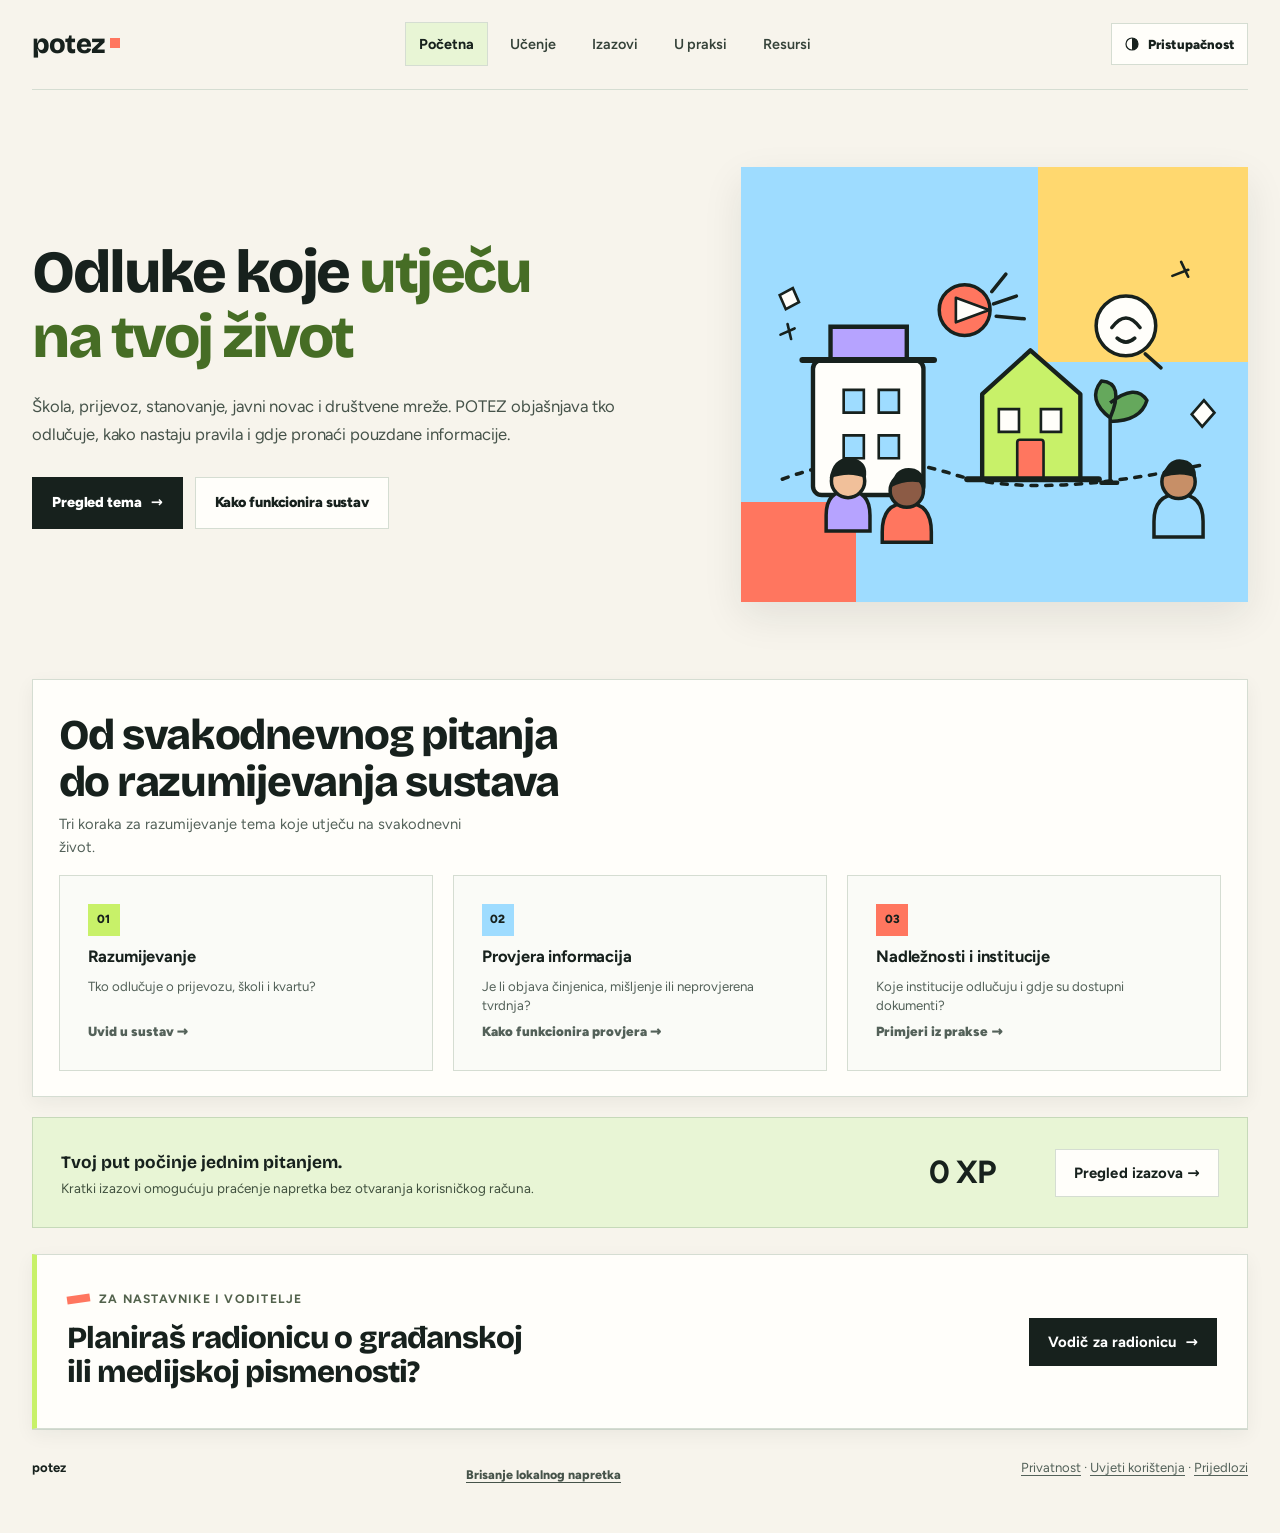
==== index.html @ 851ba4b7 "Improve learning section discovery and navigation" ====
<!DOCTYPE html>
<html lang="hr">
<head>
<meta charset="UTF-8" />
<meta name="viewport" content="width=device-width, initial-scale=1, viewport-fit=cover" />
<meta name="theme-color" content="#f7f4ec" />
<meta name="description" content="POTEZ je besplatna interaktivna platforma građanske i medijske pismenosti. Upoznaje razine odlučivanja i upućuje na pouzdane informacije." />
<meta name="author" content="Roman Šimunović" />
<meta name="keywords" content="građanska pismenost, građanski odgoj, participacija mladih, medijska pismenost, digitalna pismenost, javne politike, građansko sudjelovanje, Hrvatska" />
<meta name="robots" content="index, follow, max-image-preview:large" />
<link rel="canonical" href="https://potez.pages.dev/" />
<meta name="color-scheme" content="light dark" />
<meta property="og:type" content="website" />
<meta property="og:title" content="POTEZ — politika prevedena na tvoj život" />
<meta property="og:description" content="Interaktivni vodiči o školama, prijevozu, javnom novcu, društvenim mrežama i sudjelovanju." />
<meta property="og:url" content="https://potez.pages.dev/" />
<meta property="og:site_name" content="POTEZ" />
<meta property="og:locale" content="hr_HR" />
<meta name="twitter:title" content="POTEZ — građanska pismenost i sudjelovanje" />
<meta name="twitter:description" content="Razumijevanje odluka, provjera informacija i mogućnosti građanskog sudjelovanja." />
<meta name="twitter:image" content="https://potez.pages.dev/og-image.png" />
<meta property="og:image" content="https://potez.pages.dev/og-image.png" />
<meta property="og:image:alt" content="POTEZ — politika prevedena na tvoj život" />
<meta name="twitter:image:alt" content="POTEZ — građanska pismenost i sudjelovanje" />
<meta name="twitter:card" content="summary_large_image" />
<link rel="icon" href="/favicon.svg" type="image/svg+xml" />
<link rel="apple-touch-icon" href="/icons/apple-touch-icon.png" />
<link rel="manifest" href="/manifest.webmanifest" />
<link rel="preload" href="/assets/fonts/figtree-latin-wght-normal.woff2" as="font" type="font/woff2" crossorigin />
<link rel="preload" href="/assets/fonts/figtree-latin-ext-wght-normal.woff2" as="font" type="font/woff2" crossorigin />
<link rel="preload" href="/assets/fonts/bricolage-grotesque-latin-wght-normal.woff2" as="font" type="font/woff2" crossorigin />
<link rel="preload" href="/assets/fonts/bricolage-grotesque-latin-ext-wght-normal.woff2" as="font" type="font/woff2" crossorigin />
<link rel="stylesheet" href="/assets/styles.css" />
<link rel="stylesheet" href="/assets/polish.css" />
<script src="/assets/accessibility.js" defer></script>
<script src="/assets/navigation.js" defer></script>
<script src="/assets/rewards.js" defer></script>
<script src="/assets/budget-data.js" defer></script>
<script src="/assets/learning-data.js" defer></script>
<script src="/assets/app.js" defer></script>
<script src="/assets/learning.js" defer></script>
<script src="/assets/civic.js" defer></script>
<title>POTEZ — građanska pismenost i sudjelovanje mladih</title>

</head>
<body>
<a class="skip-link" href="#top">Prijelaz na glavni sadržaj</a>
<div class="shell">
  <header class="topline">
    <details class="mobile-menu" id="mobileMenu">
      <summary aria-label="Glavni izbornik" aria-controls="mobileMenuPanel" aria-expanded="false">
        <svg class="mobile-menu-trigger-icon" viewBox="0 0 24 24" aria-hidden="true"><path d="M4 7h16M4 12h16M4 17h16"/></svg>
        <span>Izbornik</span>
      </summary>
      <button class="mobile-menu-backdrop" type="button" aria-label="Zatvaranje izbornika"></button>
      <div class="mobile-menu-panel" id="mobileMenuPanel" role="dialog" aria-modal="true" aria-label="Glavni izbornik">
        <div class="mobile-menu-heading">

          
          <button class="mobile-menu-close" type="button" aria-label="Zatvaranje izbornika"><svg viewBox="0 0 24 24" aria-hidden="true"><path d="m6 6 12 12M18 6 6 18"/></svg></button>

        </div>
        <nav class="mobile-menu-links" aria-label="Glavna navigacija na mobitelu">
          <a href="#top" data-app-route="home">
            <svg viewBox="0 0 24 24" aria-hidden="true"><path d="m3 10 9-7 9 7M5 9.5V21h14V9.5M9 21v-7h6v7"/></svg>
            <span><strong>Početna</strong></span>
          </a>
          <a href="#ucenje" data-app-route="learn">
            <svg viewBox="0 0 24 24" aria-hidden="true"><path d="M4 5.5A2.5 2.5 0 0 1 6.5 3H20v17H6.5A2.5 2.5 0 0 0 4 22V5.5ZM4 18.5A2.5 2.5 0 0 1 6.5 16H20M8 7h8M8 11h8"/></svg>
            <span><strong>Učenje</strong></span>
          </a>
          <a href="#igraj" data-app-route="play">
            <svg viewBox="0 0 24 24" aria-hidden="true"><path d="M7 5h10a4 4 0 0 1 4 4v7a3 3 0 0 1-5 2l-2-2h-4l-2 2a3 3 0 0 1-5-2V9a4 4 0 0 1 4-4Z"/><path d="M8 9v5M5.5 11.5h5M16 10h.01M18.5 13h.01"/></svg>
            <span><strong>Izazovi</strong></span>
          </a>
          <a href="#djeluj" data-app-route="act">
            <svg viewBox="0 0 24 24" aria-hidden="true"><path d="M4 4h16v16H4zM8 8h8M8 12h8M8 16h5"/><path d="m16 15 2 2 3-4"/></svg>
            <span><strong>U praksi</strong></span>
          </a>
          <a href="#alati" data-app-route="tools">
            <svg viewBox="0 0 24 24" aria-hidden="true"><path d="M14 6.5a4.5 4.5 0 0 0-5.8 5.8L3 17.5 6.5 21l5.2-5.2A4.5 4.5 0 0 0 17.5 10L14 13.5 10.5 10 14 6.5Z"/><path d="m15 4 5 5"/></svg>
            <span><strong>Resursi</strong></span>
          </a>
        </nav>

      </div>
    </details>
    <a href="#top" class="brand" aria-label="Potez početna">potez<span class="brand-dot"></span></a>
    <nav class="nav" aria-label="Glavna navigacija">
      <a href="#top" data-app-route="home">Početna</a>
      <a href="#ucenje" data-app-route="learn">Učenje</a>
      <a href="#igraj" data-app-route="play">Izazovi</a>
      <a href="#djeluj" data-app-route="act">U praksi</a>
      <a href="#alati" data-app-route="tools">Resursi</a>
    </nav>
    <details class="accessibility-menu" id="accessibilityMenu">
      <summary aria-label="Postavke pristupačnosti"><svg class="accessibility-icon" viewBox="0 0 24 24" aria-hidden="true"><circle cx="12" cy="12" r="9"/><path d="M12 3v18a9 9 0 0 0 0-18Z" fill="currentColor" stroke="none"/></svg> Pristupačnost</summary>
      <div class="accessibility-panel" aria-label="Postavke prikaza">
        <div class="accessibility-panel-heading"><strong>Postavke prikaza</strong></div>
        <section class="accessibility-control" aria-labelledby="themeLabel"><div><strong id="themeLabel">Izgled</strong></div><div class="accessibility-actions"><button type="button" data-theme-choice="light" aria-pressed="true">Svijetli</button><button type="button" data-theme-choice="dark" aria-pressed="false">Tamni</button><button type="button" data-theme-choice="system" aria-pressed="false">Uređaj</button></div></section>
        <section class="accessibility-control" aria-labelledby="fontLabel"><div><strong id="fontLabel">Veličina teksta</strong><span id="fontScaleValue">100 %</span></div><div class="accessibility-actions"><button type="button" data-font-step="-1" aria-label="Smanjenje veličine teksta">A−</button><button type="button" data-font-step="1" aria-label="Povećanje veličine teksta">A+</button></div></section>
        <section class="accessibility-control" aria-labelledby="contrastLabel"><div><strong id="contrastLabel">Visoki kontrast</strong></div><button type="button" class="accessibility-toggle" data-setting="contrast" aria-pressed="false">Isključeno</button></section>
        <section class="accessibility-control" aria-labelledby="motionLabel"><div><strong id="motionLabel">Smanjene animacije</strong></div><button type="button" class="accessibility-toggle" data-setting="motion" aria-pressed="false">Isključeno</button></section>
        <button type="button" class="accessibility-reset" id="resetAccessibility">Vraćanje na početne postavke</button>
      </div>
    </details>
  </header>

  <main id="top" tabindex="-1" class="app-main">
<section class="app-view app-home" data-app-view="home" id="view-home">
<section class="hero">
      <div>

        <h1>Odluke koje <span class="highlight">utječu na tvoj život</span></h1>
        <p class="hero-copy">Škola, prijevoz, stanovanje, javni novac i društvene mreže. POTEZ objašnjava tko odlučuje, kako nastaju pravila i gdje pronaći pouzdane informacije.</p>
        <div class="actions"><a class="btn btn-dark" href="#ucenje">Pregled tema <span aria-hidden="true">→</span></a><a class="btn btn-light" href="#djeluj">Kako funkcionira sustav</a></div>
      </div>
      <div class="hero-art" aria-label="Ilustracija mladih koji zajedno oblikuju svoj grad">

        <svg viewBox="0 0 560 390" role="img" aria-hidden="true">
          <path d="M38 287 Q135 250 232 281 T520 270" fill="none" stroke="#17211d" stroke-width="4" stroke-linecap="round" stroke-dasharray="7 10"/>
          <rect x="73" y="151" width="126" height="154" rx="10" fill="#fffefa" stroke="#17211d" stroke-width="5"/>
          <path d="M93 151 V113 H180 V151" fill="#b6a3ff" stroke="#17211d" stroke-width="5"/>
          <path d="M108 185h23v26h-23zM148 185h23v26h-23zM108 237h23v26h-23zM148 237h23v26h-23z" fill="#9edcff" stroke="#17211d" stroke-width="3"/>
          <path d="M61 151h150" stroke="#17211d" stroke-width="7" stroke-linecap="round"/>
          <path d="M266 287V190l55-50 57 50v97" fill="#c8f169" stroke="#17211d" stroke-width="5" stroke-linejoin="round"/>
          <path d="M285 207h23v26h-23zM333 207h23v26h-23z" fill="#fffefa" stroke="#17211d" stroke-width="3"/>
          <rect x="306" y="242" width="30" height="45" rx="3" fill="#ff765f" stroke="#17211d" stroke-width="3"/>
          <path d="M249 287h150" stroke="#17211d" stroke-width="7" stroke-linecap="round"/>
          <path d="M412 290v-73m0 0q-27-21-10-42 27 2 10 42m0-17q29-23 42-3-7 24-42 24" fill="#65a85c" stroke="#17211d" stroke-width="4" stroke-linejoin="round"/>
          <path d="M420 291h-18" stroke="#17211d" stroke-width="5" stroke-linecap="round"/>
          <circle cx="246" cy="94" r="29" fill="#ff765f" stroke="#17211d" stroke-width="4"/>
          <path d="M236 80l38 14-38 14z" fill="#fffefa" stroke="#17211d" stroke-width="3" stroke-linejoin="round"/>
          <path d="M279 87l26-9m-23 23 32 3m-37-31 16-20" stroke="#17211d" stroke-width="4" stroke-linecap="round"/>
          <circle cx="430" cy="112" r="34" fill="#fffefa" stroke="#17211d" stroke-width="4"/>
          <path d="M414 114q16-22 32 0m-26 12q10 9 20 0" fill="none" stroke="#17211d" stroke-width="4" stroke-linecap="round"/>
          <path d="M452 144l18 16" stroke="#17211d" stroke-width="4" stroke-linecap="round"/>
          <path d="M88 328q0-28 25-28t25 28v18H88z" fill="#b6a3ff" stroke="#17211d" stroke-width="4"/>
          <circle cx="113" cy="289" r="19" fill="#f1c09a" stroke="#17211d" stroke-width="4"/>
          <path d="M92 286q4-27 28-23 17 5 13 23-18-8-41 0" fill="#17211d"/>
          <path d="M152 347q0-33 28-33t28 33v12h-56z" fill="#ff765f" stroke="#17211d" stroke-width="4"/>
          <circle cx="180" cy="300" r="19" fill="#8c5b45" stroke="#17211d" stroke-width="4"/>
          <path d="M162 296q4-26 27-21 10 3 12 17-19-6-39 4" fill="#17211d"/>
          <path d="M462 335q0-31 28-31t28 31v18h-56z" fill="#9edcff" stroke="#17211d" stroke-width="4"/>
          <circle cx="490" cy="290" r="19" fill="#c78f67" stroke="#17211d" stroke-width="4"/>
          <path d="M471 285q8-27 29-19 11 5 10 20-15-8-39-1" fill="#17211d"/>
          <path d="M35 77l15-8 7 16-15 8zM505 213l14-16 12 14-14 16z" fill="#fffefa" stroke="#17211d" stroke-width="3"/>
          <path d="M44 110l4 17m-12-5 16-7m441-76 8 17m-18-1 18-7" stroke="#17211d" stroke-width="3" stroke-linecap="round"/>
        </svg>

      </div>
    </section>

    <section class="home-guide" aria-labelledby="homeGuideTitle">
      <div class="home-guide-heading">

        <h2 id="homeGuideTitle">Od svakodnevnog pitanja do razumijevanja sustava</h2>
        <p>Tri koraka za razumijevanje tema koje utječu na svakodnevni život.</p>
      </div>
      <div class="home-step-grid">
        <a class="home-step-card" href="#ucenje"><span class="home-step-icon" aria-hidden="true">01</span><strong>Razumijevanje</strong><span>Tko odlučuje o prijevozu, školi i kvartu?</span><span class="home-step-link">Uvid u sustav →</span></a>
        <a class="home-step-card" href="#ucenje"><span class="home-step-icon" aria-hidden="true">02</span><strong>Provjera informacija</strong><span>Je li objava činjenica, mišljenje ili neprovjerena tvrdnja?</span><span class="home-step-link">Kako funkcionira provjera →</span></a>
        <a class="home-step-card" href="#djeluj"><span class="home-step-icon" aria-hidden="true">03</span><strong>Nadležnosti i institucije</strong><span>Koje institucije odlučuju i gdje su dostupni dokumenti?</span><span class="home-step-link">Primjeri iz prakse →</span></a>
      </div>
    </section>
    <section class="home-progress" aria-label="Tvoj lokalni napredak">
      <div><h3 id="homeProgressTitle">Napredak počinje prvim izazovom</h3><p id="homeProgressDescription">Pregled dovršenih aktivnosti i novih situacija.</p></div>
      <div class="home-progress-score"><strong id="homeXp">0 XP</strong></div>
      <a class="btn btn-light" href="#igraj">Pregled izazova →</a>
    </section>


<section class="home-educator-promo" aria-labelledby="homeEducatorTitle">
  <div>
    <span class="eyebrow">Za nastavnike i voditelje</span>
    <h2 id="homeEducatorTitle">Planiraš radionicu o građanskoj ili medijskoj pismenosti?</h2>
  </div>
  <a class="btn btn-dark" href="#nastavnici">Vodič za radionicu <span aria-hidden="true">→</span></a>
</section>

</section>
<section class="app-view" data-app-view="learn" id="ucenje" hidden>
<header class="view-intro learning-view-intro">
  <div>
    <span class="learning-intro-kicker">UČENJE · TEME I IZVORI</span>
    <h1>Teme iz svakodnevnog života</h1>
    <p>Odaberi temu, pročitaj kratko objašnjenje, a zatim otvori dodatni kontekst, izvor i mogući sljedeći korak.</p>
  </div>
  <span class="learning-intro-note">12 tema · izvor uz svaku temu</span>
</header>

<section class="section learning-explorer" id="odaberi-temu" aria-labelledby="learningExplorerTitle">
  <div class="section-head">
    <div>
      <h2 id="learningExplorerTitle">Što želiš bolje razumjeti?</h2>
      <p class="section-intro">Pretraži teme ili odaberi područje. Svaka kartica vodi od kratkog sažetka do objašnjenja i izvora.</p>
    </div>
  </div>
  <div class="learning-explorer-tools">
    <div class="learning-search-field">
      <label for="learningSearch">Pretraži teme</label>
      <input id="learningSearch" type="search" name="learningSearch" placeholder="npr. škola, algoritmi, javni novac" autocomplete="off" spellcheck="false" aria-controls="learningTopics" aria-describedby="learningSearchHint learningResultCount">
      <p class="learning-search-hint" id="learningSearchHint">Možeš pretraživati i bez kvačica, primjerice „skola”.</p>
    </div>
    <div class="learning-explorer-toolbar">
      <div id="learningFilters" class="learning-filters" role="group" aria-label="Filtriranje tema prema području"></div>
      <div class="learning-results-row">
        <p id="learningResultCount" class="learning-count" aria-live="polite">Prikazano 6 od 12 tema</p>
        <button type="button" id="learningReset" class="learning-reset" hidden>Poništi filtre</button>
      </div>
    </div>
  </div>
  <div id="learningTopics" class="learning-grid" aria-live="polite"></div>
  <button type="button" id="learningShowMore" class="btn btn-light learning-show-more" aria-controls="learningTopics" aria-expanded="false" hidden>Prikaži još tema</button>
</section>
<section class="section learning-daily-section" aria-label="Zanimljivost dana">
  <div id="dailyFact" class="daily-fact-card" aria-live="polite">

    <h2>Činjenica s izvorom. Jedan novi kut gledanja.</h2>
    <p class="daily-fact-text">Svakog dana izdvajamo jedan podatak iz istraživanja ili službenog dokumenta.</p>
  </div>
</section>
<details class="learning-guides" id="teme">
  <summary><strong>Praktični vodiči za konkretne situacije</strong><span>Prijevoz, školska prehrana i podrška · 4 primjera</span></summary>
<section class="section issue-paths" id="practicalIssuePaths" aria-labelledby="issuePathsTitle">
  <div class="section-head">
    <div><h2 id="issuePathsTitle">Primjeri iz svakodnevnog života</h2></div>
    <p class="section-intro">Ovi vodiči pokazuju koje informacije prikupiti, koje institucije mogu biti nadležne i gdje pronaći službene upute.</p>
  </div>
  <div class="issue-path-grid">
    <article class="issue-path-card issue-transport">
      <h3>Vlak kasni ili je linija ukinuta</h3>
      <p>Dokumentiranje problema s HŽ-om i podnošenje prigovora</p>

      <a class="btn btn-dark" href="#tema-hz">Pregled vodiča →</a>
    </article>
    <article class="issue-path-card issue-food">
      <h3>Obrok u školi nije dostupan ili odgovarajući</h3>
      <p>Razlike između osnovne i srednje škole, financiranja i odgovornosti</p>

      <a class="btn btn-dark" href="#tema-obroci">Pregled vodiča →</a>
    </article>
    <article class="issue-path-card issue-learning">
      <h3>Trebaš pomoć, a instrukcije su preskupe</h3>
      <p>Dostupni oblici školske podrške prije plaćanja privatnih instrukcija</p>

      <a class="btn btn-dark" href="#tema-ucenje">Pregled vodiča →</a>
    </article>
    <article class="issue-path-card issue-voice">
      <h3>Pravilo ne funkcionira za učenike</h3>
      <p>Od pritužbe do prijedloga koji vijeće učenika može zastupati</p>

      <a class="btn btn-dark" href="#tema-pravila">Pregled vodiča →</a>
    </article>
  </div>
  <p class="issue-path-note">Vodiči pomažu u snalaženju, ali ne jamče ishod. Nadležnost i postupak potrebno je provjeriti u izvornim dokumentima.</p>
</section>
<section class="section issue-detail-section" aria-label="Detaljniji vodiči">
  <details class="issue-guide-card" id="tema-hz">
    <summary><strong>Vlak kasni ili je otkazan</strong></summary>
    <div class="issue-guide-content">
      <p>Za početak je potrebno zabilježiti osnovne podatke o putovanju i koristiti službeni postupak prijevoznika.</p>
      <ol class="issue-steps">
        <li><strong>Podaci o putovanju</strong><span>Zabilježiti datum, relaciju, broj vlaka i stvarno vrijeme dolaska. Sačuvati kartu ili obavijest.</span></li>
        <li><strong>Slanje prigovora prijevozniku</strong><span>HŽ Putnički prijevoz prima pisane pritužbe na reklamacije@hzpp.hr. Preporučuje se sačuvati poslanu poruku.</span></li>
        <li><strong>Provjera daljnjeg postupka</strong><span>Ako odgovor nije dovoljan, informacije o pravima putnika i rokovima dostupne su kod HAKOM-a.</span></li>
      </ol>
      <div class="issue-links"><a href="https://www.hzpp.hr/hr/poslije-putovanja/pohvale-i-prituzbe" target="_blank" rel="noopener">HŽPP · pritužbe ↗</a><a href="https://www.hakom.hr/hr/zeljeznicki-putnicki-prijevoz/38" target="_blank" rel="noopener">HAKOM · prava putnika ↗</a></div>
      <p class="issue-caution">Kašnjenje, otkazivanje i problem infrastrukture mogu imati različite odgovorne aktere.</p>
    </div>
  </details>

  <details class="issue-guide-card" id="tema-obroci">
    <summary><strong>Školski obrok nije odgovarajući</strong></summary>
    <div class="issue-guide-content">
      <p>Osnovne i srednje škole nemaju potpuno isti okvir. Najprije utvrdi tko organizira obrok i tko ga financira.</p>
      <ol class="issue-steps">
        <li><strong>Osnovna škola</strong><span>Potrebno je provjeriti jelovnik, prehrambene normative i važeću godišnju odluku o financiranju.</span></li>
        <li><strong>Srednja škola</strong><span>Od škole i osnivača potrebno je zatražiti informaciju o organizaciji prehrane i mogućem lokalnom sufinanciranju.</span></li>
        <li><strong>Posebne potrebe</strong><span>Za posebne prehrambene potrebe potrebno je zatražiti informaciju o prilagodbi obroka i odgovornoj osobi u školi.</span></li>
      </ol>
      <div class="issue-links"><a href="https://gov.hr/hr/prehrana-i-prijevoz-ucenika/1008" target="_blank" rel="noopener">gov.hr · prehrana učenika ↗</a><a href="https://mzom.gov.hr/" target="_blank" rel="noopener">Ministarstvo obrazovanja ↗</a></div>
      <p class="issue-caution">Iznosi i uvjeti financiranja mogu se mijenjati po školskoj godini.</p>
    </div>
  </details>

  <details class="issue-guide-card" id="tema-ucenje">
    <summary><strong>Instrukcije su preskupe</strong></summary>
    <div class="issue-guide-content">
      <p>Prije privatnih instrukcija potrebno je provjeriti koju podršku škola može organizirati.</p>
      <ol class="issue-steps">
        <li><strong>Razgovor s nastavnikom</strong><span>Od nastavnika je moguće zatražiti plan nadoknade i informacije o dopunskoj nastavi.</span></li>
        <li><strong>Stručna služba škole</strong><span>Pedagog, psiholog ili edukacijski rehabilitator mogu pojasniti dostupne oblike podrške.</span></li>
        <li><strong>Pravni okvir</strong><span>Članak 33. Zakona uređuje obvezu škole da organizira dopunsku nastavu učenicima kojima je potrebna pomoć.</span></li>
      </ol>
      <div class="issue-links"><a href="https://narodne-novine.nn.hr/clanci/sluzbeni/2008_07_87_2789.html" target="_blank" rel="noopener">Narodne novine · Zakon ↗</a></div>
      <p class="issue-caution">Dopunska nastava nije isto što i individualne privatne instrukcije.</p>
    </div>
  </details>

  <details class="issue-guide-card" id="tema-pravila">
    <summary><strong>Školsko pravilo ne funkcionira</strong></summary>
    <div class="issue-guide-content">
      <p>Važno je razlikovati osobno mišljenje, konkretne primjere i ovlasti tijela škole.</p>
      <ol class="issue-steps">
        <li><strong>Opis situacije</strong><span>Potrebno je navesti koje pravilo ne funkcionira, koga pogađa i u kojim okolnostima.</span></li>
        <li><strong>Školski akti</strong><span>Potrebno je proučiti statut, kućni red i ulogu vijeća učenika.</span></li>
        <li><strong>Procjena prijedloga</strong><span>Procjena mogućih koristi, ograničenja i načina praćenja promjene.</span></li>
      </ol>
      <div class="issue-links"><a href="https://narodne-novine.nn.hr/clanci/sluzbeni/2008_07_87_2789.html" target="_blank" rel="noopener">Narodne novine · Zakon ↗</a></div>
      <p class="issue-caution">Vijeće učenika može predlagati poboljšanja, ali formalne odluke donose nadležna tijela škole.</p>
    </div>
  </details>
</section>
</details>
<details class="learning-stat-details">
  <summary>Što podaci istraživanja govore o mladima?</summary>
<section class="stat-strip learning-stat-strip" aria-label="Nalazi istraživanja političke kompetencije učenika 2026">
      <div class="stat"><strong>44,7 %</strong><span>učenika završnih razreda srednjih škola u Hrvatskoj volontiralo je (2026.)</span></div>
      <div class="stat"><strong>63,1 %</strong><span>učenika završnih razreda srednjih škola doniralo je financijsku ili materijalnu pomoć (2026.)</span></div>
      <div class="stat"><strong>11,1 %</strong><span>učenika završnih razreda srednjih škola sudjelovalo je u prosvjedu (2026.)</span></div>
    </section>
</details>
<section class="section" id="izazov">
      <div class="section-head">
        <div><h2>Jesu li mladi stvarno apatični?</h2></div>
        <p class="section-intro">Četiri brza pitanja iz istraživanja, provjeravamo što podaci zapravo govore</p>
      </div>
      <div class="grid-2">
        <div class="panel mint">
          <div class="progress-row"><span id="quizProgressLabel">Pitanje 1 / 4</span><span class="xp" id="quizScore">0 / 4 točno</span></div>
          <div class="progress"><span id="quizProgress" style="width:25%"></span></div>

          <div class="question" id="quizQuestion">Koliki je udio učenika završnih razreda srednjih škola u Hrvatskoj koji su volontirali?</div>
          <div class="choices" id="quizChoices"></div>
          <div class="feedback" id="quizFeedback" role="status" aria-live="polite"></div>
          <div class="actions"><button class="btn btn-dark" id="quizNext" style="display:none">Sljedeće pitanje →</button><button class="reset" id="quizRestart" style="display:none">Ponovno pokretanje izazova</button></div>
          <p class="small-note">Izvor: IDIZ, *Politička kompetencija učenika završnih razreda srednjih škola u RH – izvještaj za 2026.* Nacionalno reprezentativni uzorak N=1.285, istraživanje provedeno u ožujku i travnju 2026. Podaci se odnose na učenike završnih razreda, ne na sve mlade u Hrvatskoj</p>
        </div>
        <div class="panel dark">

          <h3>„Politički aktivan” nije isto što i „član stranke”</h3>
          <p>Politička i građanska participacija imaju različite oblike. Volontiranje i doniranje nisu automatski političko djelovanje, ali mogu biti dio šire građanske uključenosti. Peticije, bojkot i prosvjedi izravnije su usmjereni na društvene odluke</p>
          <div class="pill-row"><span class="pill">volontiranje</span><span class="pill">doniranje</span><span class="pill">peticije</span><span class="pill">bojkot</span><span class="pill">prosvjedi</span><span class="pill">izbori</span></div>
          <p style="margin-top:21px">Poanta nije tvrditi da je sve super. Poanta je mjeriti različite oblike djelovanja — i pitati zašto se neki oblici lakše događaju od drugih</p>
          <a href="https://wwwadmin.idi.hr/uploads/Politicka_kompetencija_izvjestaj_final_c6e3cf164b.pdf" target="_blank" rel="noopener" class="btn btn-green">Cjelovito istraživanje ↗</a>
        </div>
      </div>
    </section>
<section class="section" id="provjera">
      <div class="section-head">
        <div><h2>Objava ili navlakuša?</h2></div>
      </div>
      <div class="grid-2">
        <div class="panel coral">

          <div class="social-card">
            <div class="social-top"><span class="avatar">?</span><span>kvart_info_24 <span style="color:#9aa39b;font-weight:600">· objava bez poveznice</span></span></div>
            <blockquote>„OD PONEDJELJKA SE SVIM UČENICIMA UKIDA BESPLATAN PRIJEVOZ. MEDIJI ŠUTE.”</blockquote>
            <div class="fake-meta">Snimka zaslona kruži grupama. Nema datuma dokumenta, autora ni poveznice na odluku</div>
          </div>
          <div class="question" style="font-size:1.07rem">Kako bi najtočnije označio/la ovu objavu?</div>
          <div class="choices" id="factChoices">
            <button class="choice" data-answer="false">Provjerena činjenica <span class="key">A</span></button>
            <button class="choice" data-answer="opinion">Mišljenje <span class="key">B</span></button>
            <button class="choice" data-answer="check">Tvrdnja koju treba provjeriti <span class="key">C</span></button>
            <button class="choice" data-answer="satire">Satira <span class="key">D</span></button>
          </div>
          <div class="feedback" id="factFeedback" role="status" aria-live="polite"></div>
        </div>
        <div class="panel blue">

          <h3>Umjesto pitanja „je li istina?”, korisnije je pitati „odakle znamo?”.</h3>
          <div class="steps">
            <div class="step"><b>01 / Odmak</b><strong>Bez brze reakcije</strong><span>Emocija nije dokaz, osobito kada objava potiče hitno dijeljenje.</span></div>
            <div class="step"><b>02 / Izvor</b><strong>Autor i izvor</strong><span>Potrebno je provjeriti autora, datum, instituciju i izvornu objavu.</span></div>
            <div class="step"><b>03 / Dokument</b><strong>Izvorni dokument</strong><span>Potražiti izvorni zakon, odluku, podatak ili cjelovitu snimku.</span></div>
            <div class="step"><b>04 / Kontekst</b><strong>Usporedba izvora</strong><span>Potrebno je provjeriti je li brojka aktualna i odnosi li se na predmetnu tvrdnju.</span></div>
          </div>
          <p style="margin-top:19px">Nedostatak dokaza nije automatski dokaz da je tvrdnja lažna. U takvim slučajevima primjerenija je oznaka „nepotvrđeno”.</p>
          <div class="resource-links"><a href="https://tocnotako.hr/" target="_blank" rel="noopener">Točno tako ↗</a><a href="https://faktograf.hr/" target="_blank" rel="noopener">Faktograf ↗</a></div>
        </div>
      </div>
    </section>
<section class="section" id="razine" aria-labelledby="levelsTitle">
      <div class="section-head">
        <div><h2 id="levelsTitle">Tko zapravo može nešto promijeniti?</h2></div>
      </div>
      <div class="levels-grid">
        <article class="level-card">
          <span class="level-number">01 · NAJBLIŽE TEBI</span><h3>Ustanova i zajednica</h3>
          <p>Školska pravila, uvjeti na fakultetu, studentski standard, prostor u kvartu</p>
          <strong>Prvi trag</strong><span>Vijeće učenika, studentski zbor, uprava ustanove, mjesni odbor ili lokalna inicijativa</span>
        </article>
        <article class="level-card">
          <span class="level-number">02 · LOKALNO</span><h3>Grad ili općina</h3>
          <p>Komunalni red, javni prostori, lokalni programi, dio prometa i gradski proračun</p>
          <strong>Prvi trag</strong><span>Gradsko/općinsko vijeće, gradonačelnik/načelnik i upravni odjeli</span>
        </article>
        <article class="level-card">
          <span class="level-number">03 · REGIONALNO</span><h3>Županija</h3>
          <p>Regionalno planiranje i dio javnih usluga, primjerice osnivačke i upravljačke uloge u pojedinim školama ili zdravstvenim ustanovama</p>
          <strong>Prvi trag</strong><span>Županijska skupština, župan i nadležni upravni odjeli</span>
        </article>
        <article class="level-card">
          <span class="level-number">04 · NACIONALNO</span><h3>Država</h3>
          <p>Zakoni, porezi, nacionalni standardi, državni proračun i politike ministarstava</p>
          <strong>Prvi trag</strong><span>Hrvatski sabor, Vlada, ministarstva i javna savjetovanja</span>
        </article>
        <article class="level-card">
          <span class="level-number">05 · EUROPSKO</span><h3>Europska unija</h3>
          <p>Pravila i programi u područjima u kojima EU ima ovlasti, uz provedbu koja često uključuje države i lokalna tijela</p>
          <strong>Prvi trag</strong><span>Europska komisija, Europski parlament i Vijeće EU-a</span>
        </article>
      </div>
      <div class="jurisdiction-note"><strong>Važno:</strong> ovo nije jednostavna ljestvica u kojoj je za svaki problem nadležna samo jedna razina. Ovlasti ovise o zakonu, osnivaču, vlasništvu i vrsti usluge. Ključna su pitanja: tko donosi pravilo, tko osigurava novac i tko provodi odluku?</div>
    </section>
</section>
<section class="app-view" data-app-view="play" id="igraj" hidden>
<section class="section passport-section" id="putovnica" aria-labelledby="passportTitle">
  <div class="section-head">
    <div><h2 id="passportTitle">Napreduj kroz znanje, ne kroz stavove</h2></div>
  </div>
  <div class="passport-main panel dark passport-compact">
    <div class="passport-compact-top">
      <div><div class="passport-rank" id="passportRank">Radoznalac</div></div>
      <span class="xp" id="passportPoints">0 XP</span>
    </div>
    <p id="passportDescription">Uči vlastitim tempom. Bodovi prate istražene teme i izazove.</p>
    <div class="passport-track" id="passportTrack" role="progressbar" aria-label="Napredak prema sljedećoj razini" aria-valuemin="0" aria-valuemax="100" aria-valuenow="0"><span id="passportFill"></span></div>
    <div class="passport-compact-bottom"><div class="passport-next" id="passportNext">Jedan dovršen izazov otvara novu razinu</div><button class="sound-toggle" id="soundToggle" type="button" aria-pressed="true">♪ Zvuk: uključen</button></div>
    <div class="passport-compact-actions">
      <a class="btn btn-green" href="#odaberi-temu">Pregled tema ↓</a>
      <button class="btn btn-light" id="shareProgress" type="button">Podijeli napredak ↗</button>
    </div>
  </div>
  <details class="passport-more">
    <summary>Značke, istražene teme i pregled napretka</summary>
    <div class="passport-more-content">
      <div class="passport-stat-grid">
        <div class="passport-stat"><strong id="passportCompleted">0/4</strong><span>glavnih izazova</span></div>
        <div class="passport-stat"><strong id="passportBadgesCount">0</strong><span>osvojenih znački</span></div>
        <div class="passport-stat"><strong id="passportTopics">0</strong><span>istraženih tema</span></div>
      </div>
      <div class="passport-badges" id="passportBadges" aria-live="polite"></div>
      <div class="passport-path" id="passportPath" aria-label="Put kroz izazove"></div>
    </div>
  </details>
</section>
<section class="section weekly-section" aria-labelledby="weeklyTitle">
      <div class="panel mint weekly-panel">
        <div>

          <h2 id="weeklyTitle" class="weekly-title">Jedna nova tema svakog tjedna</h2>
          <p id="weeklyDescription" class="weekly-description"></p>
          <div class="actions weekly-actions"><a class="btn btn-dark" id="weeklyLink" href="https://parlametar.hr/" target="_blank" rel="noopener">Alat ↗</a><button class="btn btn-light" id="weeklyDone">Označavanje kao pročitano · +8 XP</button></div>
        </div>
        <div class="weekly-mark" aria-hidden="true">✳</div>
      </div>
    </section>
<section class="section daily-section" id="pitanje-dana" aria-labelledby="dailyTitle">
      <div class="daily-card">
        <div class="daily-heading">
          <div><h2 id="dailyTitle">Devet situacija iz svakodnevnog života</h2></div>
          <span class="daily-reward">+3 XP</span>
        </div>
        <p class="daily-intro">Devet kratkih primjera o školi, javnom novcu, informacijama i institucijama. Svaki primjer donosi odgovor i kratko objašnjenje.</p>
        <div class="daily-run-progress"><div class="daily-run-progress-top"><strong id="dailyProgressLabel">0 / 9 izazova</strong></div><div class="daily-run-track"><span id="dailyProgress"></span></div></div>
        <div class="daily-case" aria-live="polite">

          <h3 id="dailyScenarioTitle">Učitavam današnju situaciju…</h3>
          <p id="dailyScenarioText"></p>
        </div>

        <h3 class="daily-question" id="dailyQuestion">Koji odgovor ima najviše smisla?</h3>
        <div class="daily-choices" id="dailyChoices" role="group" aria-label="Odaberi svoj potez"></div>
        <div class="daily-feedback" id="dailyFeedback" role="status" aria-live="polite"></div><div class="daily-actions"><button class="btn btn-dark" id="dailyNext" type="button" hidden>Sljedeći izazov →</button><button class="btn btn-light" id="dailyShare" type="button" hidden>Podijeli izazov ↗</button></div>
      </div>
    </section>
<section class="section" id="budzet">
  <div class="section-head">
    <div>

      <h2>Kako se raspoređuje gradski novac?</h2>
    </div>
    <p class="section-intro">Simulacija prikazuje kako ograničeni javni novac stvara izbore i kompromise.</p>
  </div>
  <div class="panel yellow budget-simulation">
    <div class="scenario scenario-city" id="budgetScenarioHeader">
      <span><strong id="budgetContextTitle">OSIJEK · 2026.</strong><span class="budget-context-note">Edukativna simulacija, ne stvarni proračun</span></span>
    </div>
    <div class="budget-game-intro">
      <strong>Simulacija gradskog proračuna.</strong>
      <p>Veći iznos za jednu stavku ostavlja manje prostora za druge. Pojedinosti su dostupne odabirom stavke.</p>
    </div>
    <label class="budget-city-picker" for="budgetCity">Odabir grada
      <select id="budgetCity">
        <optgroup label="Najveći gradovi">
            <option value="zagreb">Zagreb</option>
            <option value="split">Split</option>
            <option value="rijeka">Rijeka</option>
            <option value="osijek" selected>Osijek</option>
            <option value="zadar">Zadar</option>
            <option value="velika-gorica">Velika Gorica</option>
            <option value="pula">Pula</option>
            <option value="slavonski-brod">Slavonski Brod</option>
            <option value="karlovac">Karlovac</option>
            <option value="varazdin">Varaždin</option>
        </optgroup>
        <optgroup label="Ostali gradovi">
            <option value="sibenik">Šibenik</option>
            <option value="dubrovnik">Dubrovnik</option>
            <option value="sisak">Sisak</option>
            <option value="kastela">Kaštela</option>
            <option value="samobor">Samobor</option>
            <option value="bjelovar">Bjelovar</option>
            <option value="vinkovci">Vinkovci</option>
            <option value="koprivnica">Koprivnica</option>
            <option value="cakovec">Čakovec</option>
            <option value="solin">Solin</option>
            <option value="zapresic">Zaprešić</option>
            <option value="djakovo">Đakovo</option>
            <option value="sinj">Sinj</option>
            <option value="vukovar">Vukovar</option>
            <option value="pozega">Požega</option>
            <option value="petrinja">Petrinja</option>
            <option value="kutina">Kutina</option>
            <option value="virovitica">Virovitica</option>
            <option value="krizevci">Križevci</option>
            <option value="sveta-nedelja">Sveta Nedelja</option>
            <option value="dugo-selo">Dugo Selo</option>
            <option value="porec">Poreč</option>
            <option value="metkovic">Metković</option>
            <option value="nasice">Našice</option>
            <option value="omis">Omiš</option>
            <option value="makarska">Makarska</option>
            <option value="rovinj">Rovinj</option>
            <option value="nova-gradiska">Nova Gradiška</option>
            <option value="slatina">Slatina</option>
            <option value="valpovo">Valpovo</option>
            <option value="belisce">Belišće</option>
            <option value="beli-manastir">Beli Manastir</option>
        </optgroup>
      </select>
    </label>
    <div class="sim-wrap">
      <div id="budgetSliders" class="budget-sliders" aria-label="Raspodjela simuliranog gradskog proračuna po područjima"></div>
      <aside class="budget-total" aria-label="Stanje gradskog proračuna">

        <div class="big" id="budgetEnvelope">—</div>
        <div class="budget-spent-label">Tvoja raspodjela</div>
        <div class="big budget-spent-value" id="budgetSpent">—</div>
        <div class="progress" role="progressbar" aria-label="Udio raspoređenog proračuna" aria-valuemin="0" aria-valuemax="100" aria-valuenow="100"><span id="budgetBar" style="width:100%"></span></div>
        <p id="budgetRemaining" class="budget-remaining" aria-live="polite">Preostalo: —</p>
        <p id="budgetStatus" class="budget-status" role="status" aria-live="polite">Rasporedi novac po svojim prioritetima.</p>
        <button class="btn btn-green" id="budgetSubmit" type="button">Prikaži rezultat</button>
        <button class="reset" id="budgetReset" type="button">Vraćanje na početnu raspodjelu</button>
        <div id="budgetResult" class="budget-result" hidden aria-live="polite"></div>
      </aside>
    </div>
    <details class="budget-method">
      <summary>Kako radi ova simulacija?</summary>
      <p id="budgetPopulationMeta">Demografski podatak odabranog grada.</p>
      <p>Iznos je modeliran prema broju stanovnika, osnovnim troškovima grada, turističkom opterećenju i lokalnim infrastrukturnim potrebama. Udio za vrtiće, škole i mlade blago se prilagođava broju djece predškolske dobi i učenika nižih razreda.</p>
      <p>Ovo nije službeni gradski proračun. Služi za razumijevanje prioriteta i kompromisa pri odlučivanju. Metodologija i ograničenja nalaze se u README-u.</p>
      <div class="budget-method-links">
        <a href="https://podaci.dzs.hr/hr/podaci/stanovnistvo/popis-stanovnistva/" target="_blank" rel="noopener">DZS · Popis stanovništva 2021.</a>
        <a href="https://mdu.gov.hr/UserDocsImages//Direktorij%202/Slike%20od%2013.2024/Dokumenti//Popis%20jedinica%20lokalne%20samouprave.pdf" target="_blank" rel="noopener">Stanovništvo i djeca po gradovima · 2021.</a>
      </div>
    </details>
  </div>
</section>
<section class="section" id="usporedi" aria-labelledby="duelTitle">
      <div class="section-head">
        <div><h2 id="duelTitle">Dva pogleda. Isti lokalni prioriteti</h2></div>
        <p class="section-intro">Usporedba prioriteta važnija je od traženja „pobjednika”. Dobar razgovor počinje obrazlaganjem razloga i potreba.</p>
      </div>
      <div class="duel-layout">
        <div class="panel mint">

          <h3>Kako igrati na jednom uređaju</h3>
          <ol class="duel-steps">
            <li>Igrač A odabere grad i scenarij, promijeni iznose i spremi svoj izbor</li>
            <li>Predajte uređaj igraču B. Neka promijeni raspodjelu istog scenarija i spremi svoju</li>
            <li>Pri usporedbi je važno razmotriti kome bi odluka pomogla, a čija bi potreba ostala po strani.</li>
          </ol>
          <div class="duel-actions">
            <a class="btn btn-light" href="#budzet">Povratak na raspodjelu ↑</a>
            <button class="btn btn-dark" id="saveBudgetA" type="button">Spremi izbor A</button>
            <button class="btn btn-dark" id="saveBudgetB" type="button">Spremi izbor B</button>
            <button class="btn btn-light" id="compareBudgets" type="button">Usporedba izbora</button>
            <button class="reset" id="resetBudgetDuel" type="button">Obriši usporedbu</button>
          </div>
        </div>
        <div class="panel dark duel-result-panel">

          <h3>Gdje se slažete, a gdje razilazite?</h3>
          <p id="budgetDuelStatus" role="status" aria-live="polite">Još nema spremljenih izbora. Prvo spremite raspodjelu igrača A</p>
          <div class="duel-result" id="budgetDuelResult" aria-live="polite"></div>
          <div class="duel-share-actions"><button class="btn btn-light" id="shareBudgetResult" type="button" disabled>Podijeli ovu usporedbu ↗</button><button class="btn btn-green" id="shareBudgetChallenge" type="button">Pozovi još nekoga na izazov ↗</button></div>
        </div>
      </div>
    </section>
</section>
<section class="app-view" data-app-view="act" id="djeluj" hidden>
<header class="view-intro"><div><h1>Tko odlučuje i gdje pronaći informacije?</h1></div></header>
<section class="section" id="akcija">
      <div class="section-head">
        <div><h2>Odabir područja prema vlastitom interesu</h2></div>
      </div>
      <div class="action-finder">
        <div class="panel lilac">

          <h3>Što te zanima?</h3>
          <div class="field"><label for="topicSelect">Tema</label><select id="topicSelect">
            <option value="public">Javni prostor, promet i kvart</option>
            <option value="school">Škola, faks i obrazovanje</option>
            <option value="housing">Stanovanje i troškovi života</option>
            <option value="environment">Otpad i okoliš</option>
            <option value="money">Javni novac i odluke vlasti</option>
            <option value="media">Dezinformacije i mediji</option>
            <option value="youth">Prostor, kultura i sadržaji za mlade</option>
          </select></div>
          <div class="field"><label for="effortSelect">Koliko detaljno želiš istražiti?</label><select id="effortSelect"><option value="quick">Kratki pregled</option><option value="medium">Detaljnije istraživanje</option><option value="group">Tema za razgovor u grupi</option></select></div>
          <span class="xp" id="actionXp">Tvoj napredak: 0 XP</span>
        </div>
        <div class="action-output" id="actionOutput" aria-live="polite">

          <h3>Javni prostor, promet i kvart</h3>
          <p>Za ulice, rasvjetu i javne površine obično su važni grad ili općina, ali nadležnost ovisi o vlasništvu i vrsti ceste.</p>
          <details class="action-extra-details"><summary>Što još vrijedi provjeriti</summary><ol><li>Koje tijelo održava prostor ili cestu?</li><li>Postoji li javna obavijest, plan ili već evidentirana prijava?</li><li>Koji službeni kontakt ili dokument daje najtočniji odgovor?</li></ol><div class="resource-links"><a href="https://popravi.to/" target="_blank" rel="noopener">Popravi.to ↗</a><a href="https://imamopravoznati.org/" target="_blank" rel="noopener">Imamo pravo znati ↗</a></div></details>
        </div>
      </div>
    </section>

<section class="section neighborhood-guide" id="komunalne-odluke" aria-labelledby="neighborhoodGuideTitle">
  <div class="section-head">
    <div>
      <h2 id="neighborhoodGuideTitle">Kako se odlučuje o stvarima u tvojem kvartu?</h2>
    </div>
    <p class="section-intro">Prijava razbijene klupe i prijedlog nove biciklističke staze nisu isti postupak. Ovdje je osnovni put od problema do odgovora — bez pretvaranja da svaki grad radi jednako.</p>
  </div>

  <div class="neighborhood-start">
    <div class="neighborhood-start-main">
      <span class="neighborhood-kicker">Prvo razjasni što tražiš</span>
      <h3>Održavanje ili nova investicija?</h3>
      <p><strong>Održavanje:</strong> rupa na cesti, neispravna rasvjeta, oštećena klupa ili začepljen slivnik. Najprije se provjerava tko održava cestu ili površinu i kojoj se službi odnosno komunalnom društvu prijava šalje.</p>
      <p><strong>Novi zahvat:</strong> pješački prijelaz, nogostup, park, igralište ili biciklistička staza. Osim nadležnosti, mogu biti potrebni planiranje, riješeni imovinsko-pravni odnosi, projektna dokumentacija, dozvole i sredstva u proračunu.</p>
    </div>
    <aside class="neighborhood-start-aside">
      <strong>Tri pitanja prije slanja</strong>
      <ol>
        <li>Čije je zemljište ili cesta?</li>
        <li>Tko je odgovoran za održavanje ili ulaganje?</li>
        <li>Je li riječ o redovnom poslu ili novom projektu?</li>
      </ol>
      <p>Gradska služba može pružiti uputu o nadležnosti. Vlasništvo ceste, zgrade ili površine potrebno je provjeriti.</p>
    </aside>
  </div>

  <div class="neighborhood-process">
    <div class="neighborhood-process-heading">
      <span class="neighborhood-kicker">Od problema do odluke</span>
      <h3>Četiri praktična koraka</h3>
    </div>
    <ol class="neighborhood-steps">
      <li class="neighborhood-step">
        <span class="neighborhood-step-number">01</span>
        <div><h4>Opis problema</h4><p>Potrebno je navesti lokaciju, trajanje i posljedice problema. Fotografija može pomoći, kao i podatak o kategoriji ceste.</p></div>
      </li>
      <li class="neighborhood-step">
        <span class="neighborhood-step-number">02</span>
        <div><h4>Slanje prijave ili prijedloga</h4><p>Za prijavu je potrebno koristiti službenu pisarnicu, kontakt-obrazac ili adresu nadležnog odjela odnosno komunalnog društva. Preporučuje se zatražiti potvrdu primitka i broj predmeta. Objava na društvenoj mreži nije službena prijava.</p></div>
      </li>
      <li class="neighborhood-step">
        <span class="neighborhood-step-number">03</span>
        <div><h4>Uloga mjesnog odbora</h4><p>Prijedlog je moguće uputiti predsjedniku ili vijeću mjesnog odbora radi uvrštavanja na dnevni red. Moguće je predložiti i sazivanje zbora građana. Ako odbor nije osnovan ili nije aktivan, obraćanje se upućuje gradu ili općini.</p></div>
      </li>
      <li class="neighborhood-step">
        <span class="neighborhood-step-number">04</span>
        <div><h4>Praćenje plana i provedbe</h4><p>Relevantni dokumenti uključuju godišnji program održavanja ili građenja, proračun, zapisnike i izvješće o izvršenju. Za status prijedloga moguće je zatražiti informaciju i obrazloženje odluke.</p></div>
      </li>
    </ol>
  </div>

  <div class="neighborhood-facts" aria-label="Što zakonski vrijedi za mjesne odbore i građane">
    <article class="neighborhood-fact">
      <span class="neighborhood-kicker">Mjesna samouprava</span>
      <h3>Što može mjesni odbor?</h3>
      <p>Mjesni odbor omogućuje sudjelovanje građana u lokalnim poslovima. Njegove ovlasti i financiranje određuje statut grada ili općine. Vijeće mjesnog odbora donosi program rada i financijski plan.</p>
      <p>Mjesni odbor ne odobrava gradski proračun niti može samostalno naložiti provedbu svakog predloženog projekta.</p>
    </article>
    <article class="neighborhood-fact">
      <span class="neighborhood-kicker">Zbor građana</span>
      <h3>Građani mogu raspravljati i izjasniti se</h3>
      <p>Zbor građana može sazvati vijeće mjesnog odbora, predstavničko tijelo ili gradonačelnik/načelnik. Njegovo mišljenje obvezuje mjesni odbor, a za gradsko/općinsko vijeće i gradonačelnika/načelnika ima savjetodavnu ulogu.</p>
    </article>
    <article class="neighborhood-fact">
      <span class="neighborhood-kicker">Formalna građanska inicijativa</span>
      <h3>Što znači prag od 10 %?</h3>
      <p>Građani mogu predložiti donošenje akta ili rješavanje pitanja iz djelokruga predstavničkog tijela. Ako prijedlog potpisom podrži najmanje <strong>10 % ukupnog broja birača grada ili općine</strong>, tijelo mora raspravljati o prijedlogu i odgovoriti u roku od <strong>tri mjeseca</strong>.</p>
      <p>Prag od 10 % ne odnosi se na običan prijedlog ili komunalnu prijavu, nego na zakonsku obvezu rasprave o formalnoj građanskoj inicijativi.</p>
    </article>
  </div>

  <div class="neighborhood-decision-note">
    <strong>Tko donosi konačnu odluku o komunalnim programima?</strong>
    <p>Godišnji program održavanja komunalne infrastrukture donosi gradsko ili općinsko vijeće uz proračun i navodi radove, troškove i izvore financiranja. Za građenje se donosi poseban <strong>Program građenja komunalne infrastrukture</strong>. Provedba može ovisiti o projektiranju, dozvolama, zemljištu i raspoloživim sredstvima.</p>
  </div>

  <details class="neighborhood-template">
    <summary>Primjer kratkog pisanog prijedloga</summary>
    <div class="neighborhood-template-body">
      <p>Tekst je potrebno prilagoditi konkretnoj situaciji i poslati službenim kanalom grada ili općine odnosno nadležnog komunalnog društva. Mjesni odbor može biti naveden u kopiji (cc).</p>
      <pre>Predmet: Prijedlog za rješavanje problema na [točna lokacija]

Poštovani,

obraćam vam se zbog [kratak opis problema] na lokaciji [ulica, kućni broj ili bliži opis mjesta].

Problem je prisutan od [vrijeme, ako je poznato], a posljedice su [koga ili što pogađa]. U prilogu dostavljam [fotografije ili druge korisne podatke].

Molim vas za:
1. provjeru nadležnog tijela ili pravne osobe za navedenu lokaciju;
2. evidentiranje prijave i razmatranje predloženog rješenja;
3. obavijest o broju predmeta, nadležnoj službi i sljedećem koraku;
4. informaciju o postojećem planu, programu ili mogućem roku provedbe.

Srdačno,
[ime i kontakt — prema potrebi]</pre>
    </div>
  </details>

  <div class="neighborhood-sources">
    <div><span class="neighborhood-kicker">Izvorni propisi</span><h3>Tri propisa koja objašnjavaju postupak</h3></div>
    <div class="neighborhood-source-links">
      <a href="https://narodne-novine.nn.hr/clanci/sluzbeni/full/2020_12_144_2762.html" target="_blank" rel="noopener">Zakon o lokalnoj i područnoj (regionalnoj) samoupravi — sudjelovanje građana i zborovi građana ↗</a>
      <a href="https://narodne-novine.nn.hr/clanci/sluzbeni/2013_02_19_323.html" target="_blank" rel="noopener">Zakon — mjesna samouprava i mjesni odbori ↗</a>
      <a href="https://narodne-novine.nn.hr/clanci/sluzbeni/2018_07_68_1393.html" target="_blank" rel="noopener">Zakon o komunalnom gospodarstvu — godišnji programi i proračun ↗</a>
    </div>
  </div>

  <p class="neighborhood-scope-note"><strong>Napomena:</strong>Ovlasti, obrasci i rokovi razlikuju se među gradovima i općinama. Aktualne pojedinosti potrebno je provjeriti u lokalnom statutu i službenim objavama.</p>
</section>

</section>
<section class="app-view" data-app-view="tools" id="alati" hidden>
  <header class="view-intro">
    <div>

      <h1>Korisni izvori na jednom mjestu</h1>
    </div>

  </header>

  <section class="section tools-library" id="resursi" aria-labelledby="toolsLibraryTitle">
    <div class="section-head">
      <div>

        <h2 id="toolsLibraryTitle">Pronađi pouzdane izvore?</h2>
      </div>
      <p class="section-intro">Poveznice su razvrstane prema području i vode na službene ili specijalizirane izvore.</p>
    </div>

    <details class="tool-disclosure">
      <summary>
        <span class="tool-disclosure-title">Javne odluke i dokumenti</span>


      </summary>
      <div class="tool-disclosure-body">
        <div class="link-grid">
          <a class="link-card" href="https://parlametar.hr/" target="_blank" rel="noopener">
            <svg class="resource-icon" viewBox="0 0 24 24" aria-hidden="true"><path d="M3 10h18M5 10v9M9 10v9M15 10v9M19 10v9M3 21h18M12 3 2 8h20L12 3Z"/></svg>
            <strong>Parlametar</strong><span>Glasanja, govori i rad Hrvatskog sabora.</span><span class="go">Pregled glasanja ↗</span>
          </a>
          <a class="link-card" href="https://www.imamopravoznati.org/" target="_blank" rel="noopener">
            <svg class="resource-icon" viewBox="0 0 24 24" aria-hidden="true"><circle cx="10.5" cy="10.5" r="6.5"/><path d="m16 16 5 5M8 10.5h5M10.5 8v5"/></svg>
            <strong>Imamo pravo znati</strong><span>Zahtjevi za postojeće dokumente javnih tijela.</span><span class="go">Više informacija ↗</span>
          </a>
          <a class="link-card" href="https://savjetovanja.gov.hr/" target="_blank" rel="noopener">
            <svg class="resource-icon" viewBox="0 0 24 24" aria-hidden="true"><path d="M4 4h16v13H9l-5 4V4Z"/><path d="M8 9h8M8 13h6"/></svg>
            <strong>e-Savjetovanja</strong><span>Prijedlozi propisa i javna savjetovanja.</span><span class="go">Javna savjetovanja ↗</span>
          </a>
          <a class="link-card" href="https://popravi.to/" target="_blank" rel="noopener">
            <svg class="resource-icon" viewBox="0 0 24 24" aria-hidden="true"><path d="M12 3v18M3 12h18"/><circle cx="12" cy="12" r="9"/></svg>
            <strong>Popravi.to</strong><span>Komunalni problemi i javna infrastruktura.</span><span class="go">Komunalne prijave ↗</span>
          </a>
          <a class="link-card" href="https://data.gov.hr/" target="_blank" rel="noopener">
            <svg class="resource-icon" viewBox="0 0 24 24" aria-hidden="true"><path d="M4 19V5M4 19h17M8 16v-4M13 16V8M18 16v-7"/></svg>
            <strong>Otvoreni podaci RH</strong><span>Javni podaci za usporedbe i analize.</span><span class="go">Pregled podataka ↗</span>
          </a>
        </div>
      </div>
    </details>

    <details class="tool-disclosure">
      <summary>
        <span class="tool-disclosure-title">Provjera informacija</span>


      </summary>
      <div class="tool-disclosure-body">
        <div class="link-grid">
          <a class="link-card" href="https://tocnotako.hr/" target="_blank" rel="noopener">
            <svg class="resource-icon" viewBox="0 0 24 24" aria-hidden="true"><circle cx="10.5" cy="10.5" r="6.5"/><path d="m16 16 5 5M8 10.5l1.7 1.7 3.5-3.5"/></svg>
            <strong>Točno tako</strong><span>Provjere tvrdnji hrvatskih fact-checkera.</span><span class="go">Provjere tvrdnji ↗</span>
          </a>
          <a class="link-card" href="https://faktograf.hr/" target="_blank" rel="noopener">
            <svg class="resource-icon" viewBox="0 0 24 24" aria-hidden="true"><path d="M12 3 20 7v5c0 5-3.5 8-8 9-4.5-1-8-4-8-9V7l8-4Z"/><path d="m8.5 12 2.2 2.2 4.8-5"/></svg>
            <strong>Faktograf</strong><span>Provjera činjenične točnosti javnih tvrdnji.</span><span class="go">Pregled provjera ↗</span>
          </a>
        </div>
      </div>
    </details>

    <details class="tool-disclosure">
      <summary>
        <span class="tool-disclosure-title">Mladi, prava i mogućnosti</span>


      </summary>
      <div class="tool-disclosure-body">
        <div class="link-grid">
          <a class="link-card" href="https://www.mmh.hr/projekti/tiktalking-youth-policy" target="_blank" rel="noopener">
            <svg class="resource-icon" viewBox="0 0 24 24" aria-hidden="true"><path d="M4 5h16v12H9l-5 4V5Z"/><path d="M8 9h8M8 13h5"/></svg>
            <strong>TikTalking Youth Policy</strong><span>Javne politike objašnjene razumljivije mladima.</span><span class="go">Opis projekta ↗</span>
          </a>
          <a class="link-card" href="https://erasmus-plus.ec.europa.eu/opportunities/individuals/youth-exchanges-and-activities" target="_blank" rel="noopener">
            <svg class="resource-icon" viewBox="0 0 24 24" aria-hidden="true"><circle cx="7" cy="8" r="3"/><circle cx="17" cy="8" r="3"/><path d="M2 20c0-3 2-5 5-5s5 2 5 5M12 20c0-3 2-5 5-5s5 2 5 5"/></svg>
            <strong>Erasmus+ razmjene mladih</strong><span>Međunarodne radionice i zajednički projekti.</span><span class="go">Mogućnosti razmjene ↗</span>
          </a>
          <a class="link-card" href="https://erasmus-plus.ec.europa.eu/programme-guide/part-b/key-action-1/youth-participation" target="_blank" rel="noopener">
            <svg class="resource-icon" viewBox="0 0 24 24" aria-hidden="true"><path d="M4 20V5l8-2 8 2v15l-8-2-8 2Z"/><path d="M12 3v15M8 8h2M14 8h2M8 12h2M14 12h2"/></svg>
            <strong>Erasmus+ Youth Participation</strong><span>Projekti u kojima mladi sudjeluju u odlukama.</span><span class="go">Više informacija ↗</span>
          </a>
          <a class="link-card" href="https://youth.europa.eu/go-abroad/volunteering/" target="_blank" rel="noopener">
            <svg class="resource-icon" viewBox="0 0 24 24" aria-hidden="true"><path d="M12 21s-8-4.5-8-11a4.5 4.5 0 0 1 8-2.8A4.5 4.5 0 0 1 20 10c0 6.5-8 11-8 11Z"/></svg>
            <strong>Europske snage solidarnosti</strong><span>Volonterske prilike i projekti u Europi.</span><span class="go">Volonterske prilike ↗</span>
          </a>
          <a class="link-card" href="https://visiting.europarl.europa.eu/en" target="_blank" rel="noopener">
            <svg class="resource-icon" viewBox="0 0 24 24" aria-hidden="true"><path d="M3 20h18M5 20V9l7-5 7 5v11M9 20v-6h6v6M8 10h.01M12 10h.01M16 10h.01"/></svg>
            <strong>Posjet Europskom parlamentu</strong><span>Informacije za pojedince, grupe i škole.</span><span class="go">Informacije o posjetima ↗</span>
          </a>
          <a class="link-card" href="https://europa.eu/youreurope/citizens/work/work-abroad/employment-contracts/index_en.htm" target="_blank" rel="noopener">
            <svg class="resource-icon" viewBox="0 0 24 24" aria-hidden="true"><path d="M8 4h8l1 3h4v13H3V7h4l1-3Z"/><path d="M7 7h10M8 12h8M8 16h6"/></svg>
            <strong>Prava iz radnog odnosa</strong><span>Ugovor, radno vrijeme, plaća i odmor u EU-u.</span><span class="go">Pregled prava ↗</span>
          </a>
        </div>
        <p class="small-note">Uvjeti, dobne granice i rokovi ovise o aktualnom pozivu. Pojedinosti je potrebno provjeriti kod organizatora.</p>
      </div>
    </details>

    <details class="tool-disclosure" id="nastavnici">
      <summary>
        <span class="tool-disclosure-title">Za nastavnike i voditelje</span>


      </summary>
      <div class="tool-disclosure-body">
        <div class="facilitator-kit" aria-labelledby="facilitatorTitle">
          <div class="facilitator-heading">
            <div>
              <span class="facilitator-kicker">PREDLOŽAK ZA RADIONICU</span>
              <h2 id="facilitatorTitle">Od svakodnevnog problema do informiranog prijedloga</h2>
              <p>POTEZ može biti praktičan alat za građansku i medijsku pismenost. Predloženi tijek povezuje stvarne teme, provjeru izvora, simulaciju odlučivanja i promišljanje o mogućim koracima.</p>
            </div>
            <span class="facilitator-time">50–55 minuta</span>
          </div>

          <div class="facilitator-outcomes" aria-label="Mogući ishodi radionice">
            <div><strong>Prepoznati</strong><span>Razliku između činjenice, mišljenja i nepotvrđene tvrdnje.</span></div>
            <div><strong>Pronaći</strong><span>Instituciju, izvor ili dokument važan za odabrani problem.</span></div>
            <div><strong>Obrazložiti</strong><span>Posljedice različitih odluka i interese koji su uključeni.</span></div>
          </div>

          <div class="facilitator-grid">
            <article class="facilitator-card">
              <span class="facilitator-step-time">5 minuta</span>
              <h3>1. Početno pitanje</h3>
              <p>Sudionici odabiru temu koja utječe na svakodnevni život: prijevoz, školski obrok, javni prostor, stanovanje ili informacije na društvenim mrežama.</p>
              <p class="facilitator-tip">Pitanje za početak: što bismo željeli bolje razumjeti?</p>
            </article>
            <article class="facilitator-card">
              <span class="facilitator-step-time">10 minuta</span>
              <h3>2. Istraživanje pozadine</h3>
              <p>U odjeljku „Učenje” dostupne su tematske cjeline za polazišni problem. Važno je izdvojiti ključne pojmove i izvore.</p>
              <p class="facilitator-tip">Prije razmatranja rješenja potrebno je utvrditi što je poznato, a što još treba provjeriti.</p>
            </article>
            <article class="facilitator-card">
              <span class="facilitator-step-time">10 minuta</span>
              <h3>3. Provjera tvrdnje</h3>
              <p>Objavu ili tvrdnju potrebno je usporediti s izvornim dokumentom te provjeriti autora, datum, kontekst i opseg podataka.</p>
              <p class="facilitator-tip">Nepotvrđeno nije isto što i lažno.</p>
            </article>
            <article class="facilitator-card">
              <span class="facilitator-step-time">15 minuta</span>
              <h3>4. Simulacija odluke</h3>
              <p>Situacijski izazov ili simulacija lokalnog proračuna pokazuju kako ograničeni resursi stvaraju kompromise.</p>
              <p class="facilitator-tip">Usporedba razloga i posljedica važnija je od traženja „pobjednika”.</p>
            </article>
            <article class="facilitator-card">
              <span class="facilitator-step-time">10–15 minuta</span>
              <h3>5. Primjena u praksi</h3>
              <p>U odjeljku „U praksi” nalaze se relevantne institucije i izvori. Završni korak može biti jasno pitanje, zahtjev za informacijom ili izvediv prijedlog.</p>
              <p class="facilitator-tip">Važno je utvrditi tko donosi pravilo, osigurava novac i provodi odluku.</p>
            </article>
          </div>

          <details class="facilitator-details">
            <summary>Priprema, pravila razgovora i pitanja za završetak</summary>
            <div class="facilitator-detail-content">
              <ol>
                <li>Odabir jedne teme i otvaranje odgovarajuće stranice POTEZA prije radionice.</li>
                <li>Za rad je potreban uređaj s pristupom internetu ili zajednička demonstracija na projektoru.</li>
                <li>Sadržaj je potrebno prilagoditi dobi i predznanju grupe. Aktivnosti se mogu provoditi individualno, u parovima ili manjim skupinama.</li>
                <li>Na početku je korisno dogovoriti razgovor o tvrdnjama, dokazima i posljedicama, bez procjenjivanja privatnih političkih uvjerenja sudionika.</li>
              </ol>
              <div class="facilitator-question">
                <strong>Pitanja za završnu raspravu</strong>
                <ul>
                  <li>Koja institucija može djelovati u ovom slučaju i na temelju kojih izvora?</li>
                  <li>Koji bi nam dodatni podatak ili izvor pomogao donijeti bolju odluku?</li>
                  <li>Tko dobiva, tko snosi trošak i čija potreba možda nije uzeta u obzir?</li>
                  <li>Koji bi bio jedan realističan sljedeći korak?</li>
                </ul>
              </div>
            </div>
          </details>
        </div>
      </div>
    </details>

    <details class="tool-disclosure">
      <summary>
        <span class="tool-disclosure-title">Primjeri iz prakse</span>


      </summary>
      <div class="tool-disclosure-body">
        <div class="practice-examples">
          <article><strong>Kortrijk, Belgija</strong><span>Građani predlažu projekte i sudjeluju u raspodjeli dijela gradskog proračuna.</span><a href="https://www.kortrijk.be/burgerbudget" target="_blank" rel="noopener">Burgerbudget ↗</a></article>
          <article><strong>EmpoweringYou</strong><span>Projekt koji povezuje građansko učenje, kratke misije i društvene teme.</span><a href="https://www.kmop.gr/projects-vf/empoweringyou/" target="_blank" rel="noopener">Projekt ↗</a></article>
          <article><strong>Com’ON</strong><span>Primjeri participativnog budžetiranja mladih i lokalnih ideja.</span><a href="https://school-education.ec.europa.eu/en/discover/practice/young-citizens-action-seven-examples-decision-making-and-democratic-participation" target="_blank" rel="noopener">Europski primjeri ↗</a></article>
          <article><strong>BOSS, Draganić</strong><span>Učenici su sudjelovali u predlaganju i odabiru projekata za lokalnu zajednicu.</span><a href="https://ruralpact.rural-vision.europa.eu/good-practice/rural-youth-participation-decision-making-and-budgeting-processes-croatia_en" target="_blank" rel="noopener">Hrvatski primjer ↗</a></article>
        </div>
      </div>
    </details>
  </section>

  <details class="tool-disclosure tool-feedback" id="povratne">
    <summary>
      <span class="tool-disclosure-title">Komentar o POTEZU ili prijava greške</span>


    </summary>
    <div class="tool-disclosure-body">
      <p>Prijave se objavljuju na GitHubu i mogu biti javno vidljive. Ne preporučuje se navođenje osobnih podataka, privatnih poruka ni osjetljivih informacija.</p>
      <div class="actions">
        <a class="btn btn-dark" href="https://github.com/romansimunovic/Potez/issues/new?template=bug_report.yml" target="_blank" rel="noopener">Prijava tehničke greške ↗</a>
        <a class="btn btn-light" href="https://github.com/romansimunovic/Potez/issues/new?template=idea.yml" target="_blank" rel="noopener">Prijedlog ideje ↗</a>
      </div>
    </div>
  </details>

  <section class="section tools-note">
    <p>Poveznice vode na vanjske izvore. Njihovu aktualnost potrebno je provjeriti kod pružatelja.</p>
  </section>
</section>
</section>
  </main>

  <footer class="footer"><div><strong>potez</strong></div><div><button class="reset" id="clearProgress">Brisanje lokalnog napretka</button></div><div><a href="/privacy.html">Privatnost</a> · <a href="/uvjeti.html">Uvjeti korištenja</a> · <a href="#povratne">Prijedlozi</a></div></footer>
</div>

<div class="toast" id="toast" role="status" aria-live="polite"></div>

</body>
</html>
---- assets/styles.css ----
/* POTEZ visual system — one responsive layout, one spacing scale. */
:root {
  color-scheme: light;
  --paper: #f7f4ec;
  --surface: #fffefa;
  --ink: #17211d;
  --text: #26352c;
  --muted: #536159;
  --subtle: #68756d;
  --line: #d5ddd2;
  --green: #c8f169;
  --green-soft: #e8f5d5;
  --green-deep: #365a1e;
  --coral: #ff765f;
  --blue: #9edcff;
  --blue-soft: #e3f4ff;
  --purple: #b6a3ff;
  --yellow: #ffd86f;
  --yellow-soft: #fff1c9;
  --dark: #17211d;
  --focus: #174fd6;
  --shadow-sm: 0 6px 18px rgba(23, 33, 29, .055);
  --shadow-md: 0 14px 38px rgba(23, 33, 29, .09);
  --radius-sm: 14px;
  --radius-md: 20px;
  --radius-lg: 28px;
  --space-1: .5rem;
  --space-2: .75rem;
  --space-3: 1rem;
  --space-4: 1.25rem;
  --space-5: 1.5rem;
  --space-6: 2rem;
  --space-7: 2.5rem;
  --space-8: 3rem;
  --section-space: clamp(3.75rem, 6vw, 5.75rem);
  --content-width: 1200px;
}

* { box-sizing: border-box; }
html {
  scroll-behavior: smooth;
  scroll-padding-top: 24px;
  -webkit-text-size-adjust: 100%;
  text-size-adjust: 100%;
}
body {
  margin: 0;
  background: var(--paper);
  color: var(--ink);
  font-family: var(--font-body);
  font-size: 16px;
  line-height: 1.6;
  -webkit-font-smoothing: antialiased;
}
img, svg { max-width: 100%; }
button, input, select, textarea { font: inherit; }
button, a, select, input, textarea { -webkit-tap-highlight-color: transparent; }
button { cursor: pointer; }
button:disabled { cursor: not-allowed; }
a { color: inherit; }
p, li { max-width: 72ch; }
h1, h2, h3, p { margin-top: 0; }
h1, h2, h3 { text-wrap: balance; }
::selection { background: #d8ed9d; color: var(--ink); }

:focus-visible {
  outline: 3px solid var(--focus);
  outline-offset: 3px;
}
.skip-link {
  position: absolute;
  top: -100px;
  left: 16px;
  z-index: 1000;
  padding: 12px 16px;
  border-radius: 12px;
  background: var(--dark);
  color: white;
  font-weight: 800;
}
.skip-link:focus { top: 12px; }

.shell {
  width: min(100% - 48px, var(--content-width));
  margin-inline: auto;
}
.topline {
  display: flex;
  align-items: center;
  justify-content: space-between;
  gap: 24px;
  padding: 18px 0;
  border-bottom: 1px solid var(--line);
}
.brand {
  display: inline-flex;
  flex: 0 0 auto;
  align-items: center;
  gap: 4px;
  font-size: 1.7rem;
  font-weight: 950;
  letter-spacing: -.03em;
  text-decoration: none;
}
.brand-dot {
  display: inline-block;
  width: 10px;
  height: 10px;
  margin: 0 0 2px 1px;
  border-radius: 50%;
  background: var(--coral);
}
.brand-sub {
  margin-left: 10px;
  color: var(--muted);
  font-size: .66rem;
  font-weight: 800;
  letter-spacing: .08em;
  text-transform: uppercase;
}
.nav {
  display: flex;
  flex-wrap: wrap;
  justify-content: flex-end;
  gap: 5px;
}
.nav a {
  min-height: 42px;
  display: inline-flex;
  align-items: center;
  padding: 8px 11px;
  border-radius: 999px;
  color: #354239;
  font-size: .84rem;
  font-weight: 760;
  text-decoration: none;
  white-space: nowrap;
  transition: background-color .16s ease, color .16s ease;
}
.mobile-nav { display: none; }

.hero {
  display: grid;
  grid-template-columns: minmax(0, 1.05fr) minmax(360px, .95fr);
  align-items: center;
  gap: clamp(28px, 4vw, 52px);
  padding: clamp(54px, 7vw, 88px) 0 clamp(42px, 6vw, 68px);
}
.eyebrow {
  display: inline-flex;
  align-items: center;
  gap: 9px;
  color: #52624c;
  font-size: .76rem;
  font-weight: 900;
  letter-spacing: .1em;
  text-transform: uppercase;
}
.eyebrow::before {
  content: "";
  display: inline-block;
  width: 23px;
  height: 8px;
  border-radius: 99px;
  background: var(--coral);
  transform: rotate(-8deg);
}
h1 {
  max-width: 740px;
  margin: 18px 0 22px;
  font-size: clamp(3.4rem, 6.2vw, 6rem);
  font-weight: 950;
  line-height: .98;
  letter-spacing: -.03em;
}
h1 .highlight {
  position: relative;
  z-index: 0;
  color: #466d25;
  white-space: nowrap;
}
h1 .highlight::after {
  content: "";
  position: absolute;
  z-index: -1;
  right: -2%;
  bottom: 3px;
  left: 2%;
  height: 11px;
  border-radius: 99px;
  background: var(--yellow);
  transform: rotate(-2deg);
}
.hero-copy {
  max-width: 610px;
  margin-bottom: 0;
  color: #46534a;
  font-size: clamp(1rem, 1.25vw, 1.12rem);
  line-height: 1.72;
}
.actions {
  display: flex;
  flex-wrap: wrap;
  align-items: center;
  gap: 11px;
  margin-top: 25px;
}
.btn {
  min-height: 48px;
  display: inline-flex;
  align-items: center;
  justify-content: center;
  gap: 9px;
  padding: 12px 19px;
  border: 1px solid transparent;
  border-radius: 999px;
  font-size: .93rem;
  font-weight: 900;
  line-height: 1.25;
  text-align: center;
  text-decoration: none;
  transition: transform .16s ease, box-shadow .16s ease, background-color .16s ease;
  touch-action: manipulation;
}
.btn-dark { background: var(--dark); color: white; }
.btn-light { border-color: var(--line); background: var(--surface); color: var(--ink); }
.btn-green { background: var(--green); color: var(--ink); }
.btn:disabled { opacity: .55; box-shadow: none; transform: none; }
.source-note {
  max-width: 76ch;
  margin: 15px 0 0;
  color: #59665e;
  font-size: .87rem;
  line-height: 1.6;
}

.hero-art {
  position: relative;
  min-height: 410px;
  overflow: hidden;
  isolation: isolate;
  border-radius: 34px;
  background: var(--blue);
  box-shadow: var(--shadow-md);
}
.hero-art::before, .hero-art::after {
  position: absolute;
  z-index: -1;
  content: "";
  border-radius: 50%;
}
.hero-art::before {
  top: -75px;
  right: -60px;
  width: 270px;
  height: 270px;
  background: var(--yellow);
}
.hero-art::after {
  bottom: -80px;
  left: -65px;
  width: 180px;
  height: 180px;
  background: var(--coral);
}
.art-label {
  position: absolute;
  top: 23px;
  left: 23px;
  padding: 8px 13px;
  border: 1px solid rgba(23, 33, 29, .12);
  border-radius: 999px;
  background: var(--surface);
  font-size: .72rem;
  font-weight: 950;
  letter-spacing: .07em;
  text-transform: uppercase;
  transform: rotate(-3deg);
}
.hero-art svg {
  position: absolute;
  inset: 36px 8px 8px;
  width: calc(100% - 16px);
  height: calc(100% - 44px);
}
.sticker {
  position: absolute;
  right: 25px;
  bottom: 25px;
  padding: 10px 14px;
  border: 2px solid var(--ink);
  border-radius: 12px;
  background: var(--purple);
  color: var(--ink);
  font-size: .8rem;
  font-weight: 950;
  box-shadow: 4px 5px 0 var(--ink);
  transform: rotate(4deg);
}

.stat-strip {
  display: grid;
  grid-template-columns: repeat(3, minmax(0, 1fr));
  gap: 14px;
  margin: 0 0 12px;
}
.stat {
  min-width: 0;
  min-height: 120px;
  padding: 19px 21px;
  border: 1px solid var(--line);
  border-radius: 19px;
  background: var(--surface);
}
.stat strong {
  display: block;
  font-size: clamp(1.7rem, 2.5vw, 2.2rem);
  font-weight: 950;
  line-height: 1.12;
  letter-spacing: -.03em;
}
.stat span {
  display: block;
  margin-top: 7px;
  color: #46534a;
  font-size: .85rem;
  font-weight: 750;
  line-height: 1.35;
}
.stat small {
  display: block;
  margin-top: 6px;
  color: #536159;
  font-size: .72rem;
  line-height: 1.4;
}

.section {
  padding: var(--section-space) 0;
  scroll-margin-top: 20px;
}
.section-head {
  display: flex;
  align-items: flex-end;
  justify-content: space-between;
  gap: clamp(24px, 4vw, 52px);
  margin-bottom: 30px;
}
.section-head > div { min-width: 0; }
.section-kicker {
  color: #59665e;
  font-size: .75rem;
  font-weight: 950;
  letter-spacing: .09em;
  text-transform: uppercase;
}
.number {
  display: inline-grid;
  width: 32px;
  height: 32px;
  place-items: center;
  margin-right: 7px;
  border-radius: 50%;
  background: var(--green);
  font-size: .8rem;
  font-weight: 950;
  vertical-align: middle;
}
h2 {
  margin: 9px 0 0;
  font-size: clamp(2.05rem, 4.2vw, 3.5rem);
  font-weight: 950;
  line-height: 1.05;
  letter-spacing: -.03em;
}
.section-intro {
  max-width: 440px;
  margin: 0;
  color: #536159;
  font-size: .98rem;
  line-height: 1.65;
}
.panel {
  min-width: 0;
  padding: clamp(22px, 2.6vw, 30px);
  border: 1px solid var(--line);
  border-radius: var(--radius-lg);
  background: var(--surface);
  box-shadow: var(--shadow-sm);
}
.panel.dark {
  border-color: var(--dark);
  background: var(--dark);
  color: var(--surface);
}
.panel.mint { background: #e8f5d5; }
.panel.yellow { background: #fff1c9; }
.panel.lilac { background: #eee9ff; }
.panel.blue { background: #e3f4ff; }
.panel.coral { background: #ffe5de; }
.panel h3 {
  margin: 13px 0 11px;
  font-size: 1.45rem;
  font-weight: 900;
  line-height: 1.16;
  letter-spacing: -.03em;
}
.panel p {
  margin-bottom: 13px;
  color: #46534a;
  font-size: .95rem;
  line-height: 1.65;
}
.panel p:last-child { margin-bottom: 0; }
.panel.dark p { color: #d7e1d9; }
.panel.dark .small-note { color: #d0dbd3 !important; }
.mini-tag {
  display: inline-flex;
  min-height: 29px;
  align-items: center;
  gap: 6px;
  padding: 6px 10px;
  border-radius: 999px;
  background: rgba(23, 33, 29, .08);
  color: #354239;
  font-size: .72rem;
  font-weight: 950;
  letter-spacing: .045em;
  line-height: 1.2;
  text-transform: uppercase;
}
.small-note {
  margin-top: 13px !important;
  color: #59665e !important;
  font-size: .87rem !important;
  line-height: 1.6 !important;
}
.panel.dark .small-note { color: #d0dbd3 !important; }

.grid-2 {
  display: grid;
  grid-template-columns: repeat(2, minmax(0, 1fr));
  gap: 22px;
}
.question {
  margin: 19px 0;
  font-size: 1.3rem;
  font-weight: 900;
  line-height: 1.28;
  letter-spacing: -.035em;
}
.choices {
  display: grid;
  gap: 10px;
  margin: 18px 0;
}
.choice {
  width: 100%;
  min-height: 54px;
  display: flex;
  align-items: center;
  justify-content: space-between;
  gap: 14px;
  padding: 14px 16px;
  border: 1.5px solid var(--line);
  border-radius: 15px;
  background: var(--surface);
  color: var(--ink);
  font-size: .94rem;
  font-weight: 780;
  line-height: 1.4;
  text-align: left;
  touch-action: manipulation;
}
.choice:disabled { cursor: default; opacity: 1; }
.choice.correct { border-color: #43852f; background: #e6f5dd; }
.choice.wrong { border-color: #b84430; background: #ffe9e3; }
.choice .key { flex: 0 0 auto; color: #58645b; font-size: .72rem; font-weight: 900; }
.feedback {
  display: none;
  margin-top: 13px;
  padding: 15px 16px;
  border-radius: 15px;
  background: #eef4e7;
  color: #26352b;
  font-size: .9rem;
  line-height: 1.6;
}
.feedback.show { display: block; }
.feedback strong { display: block; margin-bottom: 4px; color: var(--ink); }
.progress-row {
  display: flex;
  flex-wrap: wrap;
  align-items: center;
  justify-content: space-between;
  gap: 10px;
  color: #536159;
  font-size: .78rem;
  font-weight: 850;
}
.progress {
  height: 9px;
  overflow: hidden;
  margin: 11px 0 17px;
  border-radius: 99px;
  background: #e1e7dd;
}
.progress > span {
  display: block;
  width: 0;
  height: 100%;
  border-radius: inherit;
  background: #79a93e;
  transition: width .25s ease;
}
.xp {
  display: inline-flex;
  align-items: center;
  gap: 6px;
  padding: 7px 11px;
  border-radius: 999px;
  background: var(--green);
  color: var(--ink);
  font-size: .76rem;
  font-weight: 950;
}
.pill-row { display: flex; flex-wrap: wrap; gap: 8px; margin-top: 15px; }
.pill {
  padding: 7px 11px;
  border-radius: 999px;
  background: rgba(23, 33, 29, .09);
  font-size: .75rem;
  font-weight: 850;
}
.reset {
  padding: 7px 9px;
  border: 0;
  background: none;
  color: #46534a;
  font-size: .78rem;
  font-weight: 800;
  text-decoration: underline;
  text-underline-offset: 3px;
}
.panel.dark .reset { color: #d0dbd3; }

.weekly-section { padding-top: 22px; padding-bottom: 20px; }
.weekly-panel {
  display: grid;
  grid-template-columns: minmax(0, 1fr) auto;
  align-items: center;
  gap: 28px;
  padding: clamp(24px, 3vw, 36px);
}
.weekly-title {
  margin: 10px 0 12px;
  font-size: clamp(1.8rem, 3vw, 2.45rem);
  line-height: 1.08;
}
.weekly-description {
  max-width: 680px;
  margin: 0;
  color: #46534a;
}
.weekly-actions { margin-top: 18px; }
.weekly-mark {
  padding: 8px;
  font-size: 4.4rem;
  line-height: 1;
  transform: rotate(-8deg);
}

.passport-section { padding-top: 50px; }
.passport-layout {
  display: grid;
  grid-template-columns: minmax(0, 1.15fr) minmax(300px, .85fr);
  gap: 20px;
}
.passport-main { padding: clamp(25px, 3.2vw, 38px); }
.passport-topline {
  display: flex;
  flex-wrap: wrap;
  align-items: center;
  justify-content: space-between;
  gap: 12px;
}
.passport-rank {
  margin: 24px 0 10px;
  font-size: clamp(2.1rem, 4.2vw, 3.25rem);
  font-weight: 950;
  line-height: 1.05;
  letter-spacing: -.03em;
}
.passport-main p { max-width: 58ch; color: #d7e1d9; }
.passport-track {
  height: 12px;
  overflow: hidden;
  margin: 22px 0 9px;
  border-radius: 99px;
  background: #46564b;
}
.passport-track span {
  display: block;
  width: 0;
  height: 100%;
  border-radius: inherit;
  background: var(--green);
  transition: width .25s ease;
}
.passport-next { color: #e0e9df; font-size: .88rem; }
.passport-actions { display: flex; flex-wrap: wrap; gap: 10px; margin-top: 22px; }
.passport-side { display: grid; align-content: start; gap: 14px; }
.passport-stat-grid { display: grid; grid-template-columns: repeat(2, minmax(0, 1fr)); gap: 12px; }
.passport-stat {
  padding: 19px;
  border: 1px solid var(--line);
  border-radius: 18px;
  background: var(--surface);
}
.passport-stat strong {
  display: block;
  font-size: 2.1rem;
  font-weight: 950;
  line-height: 1.15;
  letter-spacing: -.03em;
}
.passport-stat span { color: #46534a; font-size: .84rem; font-weight: 750; }
.passport-badge-panel {
  padding: 20px;
  border: 1px solid #c8dfb3;
  border-radius: 18px;
  background: var(--green-soft);
}
.passport-badges { display: flex; flex-wrap: wrap; gap: 9px; margin-top: 13px; }
.skill-badge {
  display: inline-flex;
  min-height: 34px;
  align-items: center;
  gap: 6px;
  padding: 7px 11px;
  border: 1px solid #bdcbb6;
  border-radius: 999px;
  background: var(--surface);
  color: #26352b;
  font-size: .78rem;
  font-weight: 850;
}
.skill-badge.locked { border-color: #c8d0c6; background: #f3f4ef; color: #566158; }
.passport-path {
  display: grid;
  grid-template-columns: repeat(4, minmax(0, 1fr));
  gap: 13px;
  margin-top: 17px;
}
.path-card {
  min-width: 0;
  min-height: 165px;
  display: flex;
  flex-direction: column;
  gap: 9px;
  padding: 18px;
  border: 1px solid var(--line);
  border-radius: 18px;
  background: var(--surface);
  text-decoration: none;
  transition: transform .16s ease, box-shadow .16s ease;
}
.path-card strong { font-size: 1rem; line-height: 1.25; }
.path-card span { color: #46534a; font-size: .83rem; line-height: 1.48; }
.path-card .path-state { margin-top: auto; color: var(--green-deep); font-weight: 900; }
.path-card.done { border-color: #a7c58e; background: #e8f5d5; }

.daily-section { padding-top: 18px; padding-bottom: 18px; }
.daily-card {
  padding: clamp(24px, 3.5vw, 38px);
  border: 1px solid var(--line);
  border-radius: var(--radius-lg);
  background: var(--surface);
  box-shadow: var(--shadow-md);
}
.daily-heading {
  display: flex;
  flex-wrap: wrap;
  align-items: flex-start;
  justify-content: space-between;
  gap: 16px;
}
.daily-heading h2 { font-size: clamp(1.8rem, 3.6vw, 2.7rem); }
.daily-reward {
  flex: 0 0 auto;
  padding: 8px 13px;
  border: 1px solid #a7c58e;
  border-radius: 999px;
  background: var(--green-soft);
  color: #263b1e;
  font-size: .84rem;
  font-weight: 950;
}
.daily-intro { max-width: 68ch; margin: 11px 0 15px; color: #46534a; }
.daily-date { margin: 11px 0 6px; color: #46534a; font-size: .82rem; font-weight: 800; }
.daily-question { margin: 10px 0 17px; font-size: 1.2rem; line-height: 1.45; }
.daily-choices { display: grid; grid-template-columns: repeat(3, minmax(0, 1fr)); gap: 12px; }
.daily-choice {
  min-height: 88px;
  display: flex;
  align-items: center;
  padding: 15px 16px;
  border: 1.5px solid #c8d0c6;
  border-radius: 16px;
  background: var(--surface);
  color: var(--ink);
  font: inherit;
  font-weight: 750;
  line-height: 1.45;
  text-align: left;
  cursor: pointer;
}
.daily-choice.correct { border-color: #43852f; background: #e6f5dd; }
.daily-choice.wrong { border-color: #b84430; background: #ffe9e3; }
.daily-choice:disabled { cursor: default; opacity: 1; }
.daily-feedback {
  margin-top: 15px;
  padding: 15px 17px;
  border-radius: 15px;
  background: #eef4e7;
  color: #26352b;
  font-size: .92rem;
  line-height: 1.65;
}
.daily-feedback:empty { display: none; }

.scenario { display: flex; align-items: center; gap: 12px; color: #58654e; font-size: .84rem; font-weight: 850; }
.scenario-icon {
  width: 42px;
  height: 42px;
  display: grid;
  place-items: center;
  border-radius: 13px;
  background: var(--yellow);
  font-size: 1.3rem;
}
.sim-wrap {
  display: grid;
  grid-template-columns: minmax(0, 1fr) 300px;
  align-items: start;
  gap: 28px;
  margin-top: 20px;
}
.budget-line {
  display: grid;
  grid-template-columns: minmax(0, 1fr) auto;
  align-items: center;
  gap: 13px;
  margin: 22px 0;
}
.budget-line label { color: #26352b; font-size: .95rem; font-weight: 850; line-height: 1.4; }
.budget-line .amount { color: #26352b; font-size: .95rem; font-weight: 950; font-variant-numeric: tabular-nums; }
input[type="range"] {
  grid-column: 1 / -1;
  width: 100%;
  min-height: 34px;
  accent-color: #527c2c;
  cursor: pointer;
}
.budget-total {
  position: sticky;
  top: 18px;
  padding: 22px;
  border-radius: 20px;
  background: var(--dark);
  color: white;
}
.budget-total .mini-tag { background: #35483d; color: #d9efbf; }
.budget-total .big {
  margin: 10px 0;
  font-size: clamp(2.1rem, 3vw, 2.65rem);
  font-weight: 950;
  line-height: 1.12;
  letter-spacing: -.03em;
}
.budget-total p { margin: 0 0 13px; color: #d7e1d9; font-size: .84rem; }
.budget-total .progress { background: #3c4c43; }
.budget-total .progress > span { background: var(--green); }
.budget-total .btn { width: 100%; margin-top: 11px; }
.budget-total .reset { display: block; margin: 9px auto 0; color: #d0dbd3; }
.result-list { margin: 13px 0 0; padding-left: 19px; color: #dce4df; font-size: .8rem; }

.duel-layout { display: grid; grid-template-columns: repeat(2, minmax(0, 1fr)); gap: 22px; align-items: stretch; }
.duel-steps { margin: 17px 0; padding-left: 22px; color: #354239; font-size: .93rem; line-height: 1.65; }
.duel-steps li + li { margin-top: 10px; }
.duel-actions { display: flex; flex-wrap: wrap; gap: 10px; margin: 18px 0 5px; }
.duel-actions .btn { flex: 1 1 180px; }
.duel-result-panel { display: flex; flex-direction: column; }
.duel-result-panel h3 { color: var(--surface); }
.duel-result-panel .mini-tag { background: #d8ed9d; color: var(--ink); }
.duel-result {
  margin: 14px 0 20px;
  color: #f1f5ef;
  font-size: .92rem;
  line-height: 1.7;
  white-space: pre-line;
}
.duel-share-actions { display: flex; flex-wrap: wrap; gap: 10px; margin-top: auto; padding-top: 12px; }
.duel-share-actions .btn { flex: 1 1 180px; }
.duel-share-actions .btn:disabled { opacity: .5; cursor: not-allowed; }

.social-card {
  max-width: 560px;
  margin: 20px auto 17px;
  padding: 21px;
  border: 1.5px solid #d9ded4;
  border-radius: 20px;
  background: #fff;
  box-shadow: var(--shadow-sm);
}
.social-top { display: flex; align-items: center; gap: 10px; color: #46534a; font-size: .78rem; font-weight: 900; }
.avatar {
  width: 36px;
  height: 36px;
  display: grid;
  place-items: center;
  border-radius: 50%;
  background: var(--coral);
  font-size: .9rem;
}
.social-card blockquote {
  margin: 18px 0 11px;
  font-size: 1.1rem;
  font-weight: 900;
  line-height: 1.4;
  letter-spacing: -.02em;
}
.fake-meta { color: #536159; font-size: .78rem; line-height: 1.5; }
.steps { display: grid; grid-template-columns: repeat(4, minmax(0, 1fr)); gap: 11px; margin-top: 19px; }
.step {
  min-width: 0;
  padding: 15px;
  border: 1px solid #e1e6dc;
  border-radius: 16px;
  background: #f2f4ed;
}
.step b {
  display: block;
  margin-bottom: 7px;
  color: #365a1e;
  font-size: .72rem;
  font-weight: 950;
  letter-spacing: .06em;
  text-transform: uppercase;
}
.step strong { display: block; font-size: .9rem; line-height: 1.25; }
.step span { display: block; margin-top: 7px; color: #46534a; font-size: .8rem; line-height: 1.5; }

.action-finder { display: grid; grid-template-columns: minmax(280px, .82fr) minmax(0, 1.18fr); gap: 22px; align-items: stretch; }
.field { display: grid; gap: 8px; margin: 18px 0; }
.field label { color: #354239; font-size: .78rem; font-weight: 900; letter-spacing: .06em; text-transform: uppercase; }
select, textarea, input:not([type="range"]):not([type="checkbox"]) {
  max-width: 100%;
  border: 1.5px solid var(--line);
  border-radius: 13px;
  background: var(--surface);
  color: var(--ink);
  font-size: 16px;
}
select { width: 100%; min-height: 50px; padding: 12px 14px; font-weight: 750; }
select:focus, input:focus-visible, button:focus-visible, a:focus-visible, textarea:focus-visible { outline: 3px solid var(--focus); outline-offset: 3px; }
.action-output {
  min-width: 0;
  padding: clamp(23px, 3vw, 34px);
  border: 1px solid #d0e5b7;
  border-radius: var(--radius-lg);
  background: #e9f4d9;
}
.action-output h3 { margin: 9px 0 12px; font-size: 1.55rem; line-height: 1.15; letter-spacing: -.03em; }
.action-output p { color: #46534a; font-size: .95rem; line-height: 1.65; }
.action-output ol { padding-left: 22px; color: #26352b; font-size: .92rem; line-height: 1.7; }
.action-output li + li { margin-top: 9px; }
.resource-links { display: flex; flex-wrap: wrap; gap: 9px; margin-top: 17px; }
.resource-links a {
  display: inline-flex;
  align-items: center;
  min-height: 40px;
  padding: 8px 13px;
  border: 1px solid #d5dfca;
  border-radius: 999px;
  background: var(--surface);
  font-size: .8rem;
  font-weight: 850;
  text-decoration: none;
}
.action-output .action-complete { margin-top: 19px; }

.levels-grid { display: grid; grid-template-columns: repeat(5, minmax(0, 1fr)); gap: 13px; }
.level-card {
  min-width: 0;
  padding: 19px;
  border: 1px solid var(--line);
  border-radius: 19px;
  background: var(--surface);
}
.level-number {
  display: block;
  margin-bottom: 14px;
  color: #365a1e;
  font-size: .72rem;
  font-weight: 950;
  letter-spacing: .07em;
}
.level-card h3 { margin: 0 0 12px; font-size: 1.2rem; line-height: 1.15; letter-spacing: -.03em; }
.level-card p { margin: 0 0 16px; color: #46534a; font-size: .87rem; line-height: 1.6; }
.level-card strong { display: block; margin-bottom: 5px; font-size: .8rem; }
.level-card > span:last-child { display: block; color: #46534a; font-size: .81rem; line-height: 1.55; }
.jurisdiction-note {
  margin-top: 15px;
  padding: 17px 19px;
  border: 1px solid #e5d29a;
  border-radius: 16px;
  background: var(--yellow-soft);
  color: #3f351d;
  font-size: .91rem;
  line-height: 1.65;
}
.europe-cases { margin: 0 0 27px; }
.europe-cases > .section-kicker { display: block; margin-bottom: 13px; }
.europe-case-grid { display: grid; grid-template-columns: repeat(2, minmax(0, 1fr)); gap: 14px; margin-top: 12px; }
.europe-case {
  padding: 21px;
  border: 1px solid #bbd9e8;
  border-radius: 19px;
  background: var(--blue-soft);
}
.europe-case .mini-tag { background: var(--surface); color: #26352b; }
.europe-case h3 { margin: 14px 0 9px; font-size: 1.2rem; line-height: 1.2; }
.europe-case p { margin-bottom: 12px; color: #354b58; font-size: .9rem; line-height: 1.6; }
.europe-case a { display: inline-block; margin-top: 6px; font-size: .84rem; font-weight: 900; text-underline-offset: 3px; }

.link-grid { display: grid; grid-template-columns: repeat(3, minmax(0, 1fr)); gap: 15px; }
.link-card {
  min-width: 0;
  min-height: 190px;
  display: flex;
  flex-direction: column;
  padding: 21px;
  border: 1px solid var(--line);
  border-radius: 19px;
  background: var(--surface);
  text-decoration: none;
  transition: transform .16s ease, box-shadow .16s ease, border-color .16s ease;
}
.link-card .emoji { margin-bottom: 13px; font-size: 1.75rem; }
.link-card strong { font-size: 1rem; letter-spacing: -.02em; }
.link-card span:not(.emoji) { margin-top: 6px; color: #46534a; font-size: .84rem; line-height: 1.5; }
.link-card .go { margin-top: auto; padding-top: 15px; color: #365a1e; font-size: .78rem; font-weight: 950; }

.feedback-layout { display: grid; grid-template-columns: minmax(280px, .82fr) minmax(0, 1.18fr); gap: 22px; align-items: start; }
.feedback-points { margin: 15px 0 0; padding-left: 21px; color: #354239; font-size: .9rem; line-height: 1.85; }
.feedback-form { display: grid; gap: 7px; }
.feedback-form textarea {
  width: 100%;
  min-height: 135px;
  resize: vertical;
  padding: 14px;
  font: inherit;
  line-height: 1.55;
}
.feedback-form select { min-height: 49px; }
.feedback-form .field { margin: 10px 0; }
.field-hint { display: flex; justify-content: space-between; gap: 12px; color: #536159; font-size: .76rem; }
.privacy-check { display: flex; align-items: flex-start; gap: 11px; margin: 10px 0; color: #354239; font-size: .84rem; line-height: 1.5; }
.privacy-check input { width: 20px; height: 20px; flex: 0 0 20px; margin: 0; accent-color: #527c2c; }
.feedback-form .btn { min-height: 50px; justify-content: center; }
.feedback-form .btn:disabled { opacity: .5; cursor: not-allowed; transform: none; box-shadow: none; }
.form-status { margin: 8px 0 0; color: #46534a; font-size: .82rem; line-height: 1.55; }
.turnstile-slot { min-height: 0; }
.hp-field {
  position: absolute !important;
  width: 1px;
  height: 1px;
  overflow: hidden;
  margin: -1px;
  padding: 0;
  border: 0;
  clip: rect(0, 0, 0, 0);
  white-space: nowrap;
}
.footer {
  display: flex;
  flex-wrap: wrap;
  justify-content: space-between;
  gap: 17px 28px;
  padding: 28px 0 42px;
  border-top: 1px solid var(--line);
  color: #536159;
  font-size: .82rem;
  line-height: 1.55;
}
.footer strong { color: var(--ink); }
.footer a { text-decoration-thickness: 1px; text-underline-offset: 3px; }

.manifesto {
  display: grid;
  grid-template-columns: minmax(0, 1.1fr) minmax(230px, .9fr);
  align-items: center;
  gap: 28px;
  padding: clamp(26px, 4vw, 42px);
  overflow: hidden;
  border-radius: var(--radius-lg);
  background: var(--yellow);
}
.manifesto h2 { max-width: 620px; font-size: clamp(2.1rem, 4.3vw, 3.8rem); }
.manifesto p { max-width: 58ch; margin-bottom: 0; color: #4b432f; line-height: 1.65; }
.manifesto-art { min-height: 200px; display: flex; align-items: center; justify-content: center; }
.manifesto-art .bubble {
  max-width: 260px;
  padding: 23px;
  border: 2px solid var(--ink);
  border-radius: 22px;
  background: #fffdf6;
  font-size: 1.15rem;
  font-weight: 950;
  line-height: 1.4;
  box-shadow: 7px 7px 0 var(--ink);
  transform: rotate(3deg);
}

.toast {
  position: fixed;
  z-index: 100;
  bottom: 20px;
  left: 50%;
  max-width: min(520px, calc(100vw - 32px));
  padding: 12px 18px;
  border-radius: 999px;
  background: var(--dark);
  color: white;
  font-size: .84rem;
  font-weight: 850;
  line-height: 1.4;
  text-align: center;
  opacity: 0;
  pointer-events: none;
  transform: translate(-50%, 18px);
  transition: opacity .2s ease, transform .2s ease;
}
.toast.show { opacity: 1; transform: translate(-50%, 0); }

@media (max-width: 1100px) {
  .topline { align-items: flex-start; flex-direction: column; gap: 12px; }
  .nav { justify-content: flex-start; }
  .hero { grid-template-columns: minmax(0, 1fr) minmax(300px, .9fr); }
  .levels-grid { grid-template-columns: repeat(3, minmax(0, 1fr)); }
  .passport-layout { grid-template-columns: minmax(0, 1fr) minmax(270px, .9fr); }
}
@media (max-width: 850px) {
  .shell { width: min(100% - 40px, var(--content-width)); }
  .hero { grid-template-columns: 1fr; gap: 24px; padding-top: 45px; }
  .hero-art { min-height: 340px; }
  .section-head { align-items: flex-start; flex-direction: column; gap: 12px; margin-bottom: 24px; }
  .section-intro { max-width: 680px; }
  .grid-2, .passport-layout, .duel-layout, .sim-wrap, .action-finder, .feedback-layout, .manifesto {
    grid-template-columns: 1fr;
  }
  .budget-total { position: static; }
  .steps { grid-template-columns: repeat(2, minmax(0, 1fr)); }
  .levels-grid { grid-template-columns: repeat(2, minmax(0, 1fr)); }
  .passport-path { grid-template-columns: repeat(2, minmax(0, 1fr)); }
  .link-grid { grid-template-columns: repeat(2, minmax(0, 1fr)); }
  .weekly-panel { grid-template-columns: minmax(0, 1fr) auto; }
  .manifesto-art { min-height: 150px; }
}
@media (max-width: 600px) {
  .shell { width: min(100% - 32px, var(--content-width)); }
  body { padding-bottom: calc(78px + env(safe-area-inset-bottom)); }
  .topline {
    flex-direction: row;
    align-items: center;
    justify-content: space-between;
    padding: 14px 0;
  }
  .brand { font-size: 1.55rem; }
  .brand-sub { font-size: .6rem; }
  .nav { display: none; }
  .hero { gap: 21px; padding: 36px 0 38px; }
  h1 { margin: 14px 0 18px; font-size: clamp(3rem, 14vw, 4.6rem); }
  .hero-copy { font-size: 1rem; line-height: 1.65; }
  .hero-art { min-height: 260px; border-radius: 26px; }
  .art-label { top: 16px; left: 16px; font-size: .65rem; }
  .sticker { right: 15px; bottom: 16px; font-size: .7rem; }
  .actions { gap: 9px; margin-top: 21px; }
  .actions .btn { flex: 1 1 auto; }
  .stat-strip { gap: 7px; margin-bottom: 0; }
  .stat { min-height: 112px; padding: 12px 10px; border-radius: 15px; }
  .stat strong { font-size: clamp(1.32rem, 6vw, 1.65rem); }
  .stat span { margin-top: 5px; font-size: .72rem; line-height: 1.3; }
  .stat small { margin-top: 5px; font-size: .64rem; line-height: 1.3; }
  .section { padding: 46px 0; }
  .section-head { gap: 10px; margin-bottom: 20px; }
  .section-kicker { font-size: .7rem; }
  h2 { font-size: clamp(1.9rem, 8.5vw, 2.5rem); }
  .section-intro { font-size: .93rem; line-height: 1.6; }
  .panel { padding: 20px; border-radius: 22px; }
  .panel h3 { font-size: 1.35rem; }
  .weekly-section { padding: 12px 0 14px; }
  .weekly-panel { grid-template-columns: 1fr; gap: 12px; }
  .weekly-title { font-size: 1.75rem; }
  .weekly-mark { display: none; }
  .weekly-actions { display: grid; grid-template-columns: 1fr; }
  .weekly-actions .btn { width: 100%; }
  .passport-section { padding-top: 44px; }
  .passport-main { padding: 22px; }
  .passport-rank { margin-top: 19px; font-size: 2.2rem; }
  .passport-actions .btn { flex: 1 1 100%; }
  .passport-stat { padding: 14px; }
  .passport-stat strong { font-size: 1.7rem; }
  .passport-path { grid-template-columns: 1fr; gap: 10px; }
  .path-card { min-height: 0; padding: 16px; }
  .daily-section { padding: 12px 0; }
  .daily-card { padding: 21px; border-radius: 22px; }
  .daily-heading { gap: 10px; }
  .daily-heading h2 { font-size: 1.8rem; line-height: 1.12; }
  .daily-question { font-size: 1.08rem; }
  .daily-choices { grid-template-columns: 1fr; gap: 9px; }
  .daily-choice { min-height: 54px; padding: 13px 14px; }
  .stat-strip + .passport-section { padding-top: 44px; }
  .question { font-size: 1.16rem; }
  .budget-line { grid-template-columns: 1fr auto; gap: 9px; margin: 21px 0; }
  .budget-line label, .budget-line .amount { font-size: .88rem; }
  .budget-total { padding: 20px; }
  .budget-total .big { font-size: 2.25rem; }
  .duel-actions { display: grid; grid-template-columns: 1fr; }
  .duel-actions .btn, .duel-share-actions .btn { width: 100%; }
  .duel-share-actions { display: grid; grid-template-columns: 1fr; }
  .steps { grid-template-columns: 1fr; }
  .step { padding: 16px; }
  .action-output { padding: 21px; }
  .levels-grid, .europe-case-grid, .link-grid { grid-template-columns: 1fr; }
  .level-card, .europe-case, .link-card { padding: 18px; }
  .link-card { min-height: 0; }
  .feedback-form { padding: 20px; }
  .feedback-form textarea { font-size: 16px; }
  .manifesto { padding: 23px; gap: 16px; }
  .manifesto-art { min-height: 115px; }
  .footer { flex-direction: column; gap: 13px; padding-bottom: 20px; }
  .toast { bottom: calc(84px + env(safe-area-inset-bottom)); border-radius: 15px; }
}
@media (prefers-reduced-motion: reduce) {
  html { scroll-behavior: auto; }
  *, *::before, *::after { transition: none !important; animation-duration: .01ms !important; animation-iteration-count: 1 !important; }
}
@media (prefers-contrast: more) {
  :root { --line: #8b948b; --muted: #354239; --subtle: #354239; }
  .source-note, .section-intro, .panel p, .link-card span, .stat span, .stat small { color: #303b34; }
  .panel.dark p, .budget-total p { color: #f2f5f1; }
}
@media (forced-colors: active) {
  .panel, .stat, .path-card, .level-card, .europe-case, .skill-badge, .daily-card { border: 1px solid CanvasText; }
  .passport-track span { background: Highlight; }
}


/* POTEZ pilot app shell: five clear destinations and a dedicated home screen. */
.app-view[hidden] { display: none !important; }
.app-view { min-width: 0; }
.view-intro { display:flex; align-items:flex-end; justify-content:space-between; gap:22px; margin:28px 0 18px; padding:clamp(24px,4vw,38px); border:1px solid var(--line); border-radius:var(--radius-lg); background:var(--surface); }
.view-intro > div { max-width:760px; }
.view-intro h1 { margin:9px 0 12px; font-size:clamp(2rem,4.5vw,3.65rem); line-height:1.03; letter-spacing:-.03em; }
.view-intro p { max-width:68ch; margin:0; color:var(--muted); line-height:1.65; }
.view-meta { flex:0 0 auto; padding:9px 13px; border:1px solid var(--line); border-radius:999px; background:var(--paper); color:var(--text); font-size:.74rem; font-weight:900; }
.home-guide { margin:0 0 25px; padding:clamp(24px,4vw,42px); border:1px solid var(--line); border-radius:var(--radius-lg); background:var(--surface); box-shadow:var(--shadow-sm); }
.home-guide-heading { max-width:780px; margin-bottom:25px; }
.home-guide-heading h2 { margin:8px 0 12px; font-size:clamp(2rem,4vw,3.2rem); line-height:1.04; letter-spacing:-.03em; }
.home-guide-heading p { max-width:70ch; margin:0; color:var(--muted); font-size:.98rem; line-height:1.7; }
.home-step-grid { display:grid; grid-template-columns:repeat(3,minmax(0,1fr)); gap:14px; }
.home-step-card { min-width:0; display:flex; flex-direction:column; gap:10px; min-height:205px; padding:21px; border:1px solid var(--line); border-radius:19px; background:#fafbf7; color:var(--ink); text-decoration:none; transition:transform .16s ease,border-color .16s ease,box-shadow .16s ease; }
.home-step-icon { display:grid; place-items:center; width:38px; height:38px; border-radius:12px; background:var(--green); font-size:.8rem; font-weight:950; }
.home-step-card:nth-child(2) .home-step-icon { background:var(--blue); }
.home-step-card:nth-child(3) .home-step-icon { background:var(--coral); }
.home-step-card strong { font-size:1.12rem; letter-spacing:-.025em; }
.home-step-card > span:not(.home-step-icon) { color:var(--muted); font-size:.88rem; line-height:1.55; }
.home-step-card .home-step-link { margin-top:auto; color:var(--green-deep); font-size:.78rem; font-weight:950; }
.home-start-row { display:flex; align-items:center; justify-content:space-between; gap:25px; margin-top:21px; padding:22px 24px; border-radius:18px; background:var(--yellow-soft); }
.home-start-row > div { max-width:650px; }
.home-start-row h3 { margin:8px 0 6px; font-size:clamp(1.2rem,2.2vw,1.55rem); letter-spacing:-.035em; }
.home-start-row p { margin:0; color:#4d4939; font-size:.88rem; line-height:1.55; }
.home-progress { display:grid; grid-template-columns:minmax(0,1fr) auto auto; align-items:center; gap:20px; margin:0 0 26px; padding:20px 23px; border:1px solid #c6d9b9; border-radius:19px; background:var(--green-soft); }
.home-progress h3 { margin:5px 0; font-size:1.08rem; }
.home-progress p { margin:0; color:#41513f; font-size:.84rem; line-height:1.5; }
.home-progress-score { display:flex; flex-direction:column; align-items:center; min-width:82px; }
.home-progress-score strong { font-size:1.7rem; letter-spacing:-.03em; }
.home-progress-score span { color:#41513f; font-size:.68rem; font-weight:850; }
.home-stat-strip { margin-top:18px; }
.app-home .hero { padding-top:clamp(38px,5.5vw,66px); }
.mobile-nav { display:none; }
@media (max-width:850px) {
  .view-intro { align-items:flex-start; flex-direction:column; gap:14px; margin-top:22px; }
  .view-meta { align-self:flex-start; }
  .home-step-grid { grid-template-columns:1fr; }
  .home-step-card { min-height:0; }
  .home-start-row { align-items:flex-start; flex-direction:column; }
  .home-start-row .btn { width:100%; justify-content:center; }
  .home-progress { grid-template-columns:minmax(0,1fr) auto; }
  .home-progress > .btn { grid-column:1/-1; justify-content:center; }
}
@media (max-width:760px) {
  body { padding-bottom:calc(76px + env(safe-area-inset-bottom)); }
  .shell { width:min(100% - 32px,var(--content-width)); }
  .topline { align-items:center; flex-direction:row; justify-content:space-between; gap:10px; padding:13px 0; }
  .nav { display:none; }
  .mobile-nav { position:fixed; z-index:100; right:0; bottom:0; left:0; display:grid; grid-template-columns:repeat(5,minmax(0,1fr)); gap:2px; padding:8px 8px calc(8px + env(safe-area-inset-bottom)); border-top:1px solid rgba(213,221,210,.95); background:rgba(255,254,250,.97); box-shadow:0 -8px 24px rgba(23,33,29,.08); backdrop-filter:blur(14px); }
  .mobile-nav a { display:flex; min-width:0; min-height:49px; align-items:center; justify-content:center; flex-direction:column; gap:3px; border-radius:13px; color:#59645c; font-size:.67rem; font-weight:850; line-height:1; text-decoration:none; -webkit-tap-highlight-color:transparent; }
  .mobile-nav a > span:first-child { font-size:1.18rem; line-height:1.1; }
  .mobile-nav a[aria-current="page"] { background:var(--green-soft); color:var(--ink); }
  .home-guide { padding:22px; }
  .home-step-grid { gap:10px; }
  .home-step-card { padding:17px; gap:8px; }
  .home-start-row { margin-top:16px; padding:18px; }
  .home-progress { grid-template-columns:minmax(0,1fr) auto; gap:12px; padding:17px; }
  .home-progress-score strong { font-size:1.35rem; }
  .view-intro { padding:22px; }
  .view-intro h1 { font-size:clamp(2rem,9vw,2.8rem); }
  .app-view > .section:first-of-type { padding-top:30px; }
}
@media (max-width:390px) {
  .mobile-nav { padding-right:4px; padding-left:4px; }
  .mobile-nav a { font-size:.61rem; }
  .home-progress { grid-template-columns:1fr; }
  .home-progress-score { align-items:flex-start; }
}


/* Responsive refinement for narrow phones, common tablets and large screens. */
html, body { max-width: 100%; }
body { overflow-x: clip; }
.app-view, .app-view > *, .hero, .hero > div, .home-guide, .home-step-card,
.view-intro, .panel, .actions, .feedback-form, .footer { min-width: 0; }
h1, h2, h3, .hero-copy, .section-intro, .view-intro p { overflow-wrap: anywhere; }
h1 .highlight { white-space: normal; }
.btn { max-width: 100%; white-space: normal; overflow-wrap: anywhere; }
.hero-art { width: 100%; min-width: 0; }
.home-guide-heading p { max-width: 48ch; }
.home-step-card { overflow-wrap: anywhere; }
.home-progress { min-width: 0; }
.nav a { min-height: 44px; }
@media (min-width: 1101px) {
  .topline { flex-direction: row; align-items: center; }
  .nav { flex-wrap: nowrap; }
  .hero > div:first-child { max-width: 650px; }
}
@media (max-width: 1100px) and (min-width: 761px) {
  .shell { width: min(100% - 48px, var(--content-width)); }
  .topline { align-items: center; flex-direction: row; }
  .nav { justify-content: flex-end; flex-wrap: wrap; }
  .hero { grid-template-columns: minmax(0, 1.08fr) minmax(280px, .92fr); gap: clamp(20px, 3vw, 34px); }
  h1 { font-size: clamp(2.8rem, 5.5vw, 4.6rem); }
  .hero-art { min-height: clamp(280px, 34vw, 380px); }
  .home-step-card { padding: 17px; }
}
@media (max-width: 760px) {
  .shell { width: min(calc(100% - 32px), var(--content-width)); }
  .topline { gap: 8px; padding: 12px 0; }
  .brand { font-size: 1.5rem; }
  .brand-sub { margin-left: 6px; font-size: .58rem; }
  .hero { gap: 18px; padding: 30px 0 25px; }
  .eyebrow { max-width: 100%; font-size: .66rem; letter-spacing: .065em; line-height: 1.35; }
  h1 { max-width: 13ch; margin: 13px 0 14px; font-size: clamp(2.35rem, 10.3vw, 3.35rem); line-height: .99; letter-spacing: -.03em; }
  h1 .highlight { white-space: normal; }
  h1 .highlight::after { bottom: 1px; height: 7px; }
  .hero-copy { max-width: 48ch; font-size: .97rem; line-height: 1.55; }
  .app-home .actions { display: grid; grid-template-columns: repeat(2, minmax(0,1fr)); gap: 8px; margin-top: 18px; }
  .app-home .actions .btn { width: 100%; min-height: 50px; padding: 10px 12px; font-size: .82rem; }
  .app-home .source-note { margin-top: 11px; font-size: .72rem; line-height: 1.45; }
  .hero-art { min-height: clamp(205px, 58vw, 280px); border-radius: 23px; }
  .hero-art svg { inset: 31px 5px 5px; width: calc(100% - 10px); height: calc(100% - 36px); }
  .art-label { top: 13px; left: 14px; padding: 6px 10px; font-size: .59rem; }
  .sticker { right: 13px; bottom: 13px; padding: 8px 10px; font-size: .65rem; }
  .home-guide { margin-bottom: 15px; padding: 19px; border-radius: 21px; }
  .home-guide-heading { margin-bottom: 14px; }
  .home-guide-heading h2 { margin: 7px 0 7px; font-size: clamp(1.65rem, 7vw, 2.1rem); line-height: 1.08; }
  .home-guide-heading p { font-size: .88rem; line-height: 1.5; }
  .home-step-grid { grid-template-columns: 1fr; gap: 8px; }
  .home-step-card { display: grid; grid-template-columns: 34px minmax(0, 1fr); align-items: center; gap: 3px 10px; min-height: 0; padding: 12px 13px; border-radius: 15px; }
  .home-step-icon { grid-row: 1 / span 2; width: 32px; height: 32px; }
  .home-step-card strong { align-self: end; font-size: .98rem; }
  .home-step-card > span:not(.home-step-icon) { font-size: .78rem; line-height: 1.35; }
  .home-step-card .home-step-link { display: none; }
  .home-progress { grid-template-columns: minmax(0,1fr) auto; gap: 10px; margin-bottom: 18px; padding: 14px 16px; }
  .home-progress h3 { font-size: .98rem; }
  .home-progress p { font-size: .76rem; line-height: 1.4; }
  .home-progress-score { min-width: 60px; }
  .home-progress-score strong { font-size: 1.25rem; }
  .home-progress-score span { font-size: .62rem; }
  .home-progress > .btn { grid-column: 1 / -1; width: 100%; min-height: 43px; }
  .view-intro { gap: 9px; margin-top: 16px; padding: 19px; border-radius: 21px; }
  .view-intro h1 { max-width: 18ch; font-size: clamp(1.85rem, 8.3vw, 2.6rem); line-height: 1.04; }
  .view-intro p { font-size: .88rem; line-height: 1.5; }
  .view-meta { padding: 7px 10px; font-size: .68rem; }
  .app-view > .section:first-of-type { padding-top: 25px; }
  .stat-strip { grid-template-columns: 1fr; gap: 7px; margin-top: 16px; }
  .stat { display: grid; grid-template-columns: 82px minmax(0,1fr); align-items: center; column-gap: 12px; min-height: 0; padding: 11px 14px; border-radius: 14px; }
  .stat strong { grid-row: 1 / span 2; font-size: 1.45rem; }
  .stat span { margin-top: 0; font-size: .78rem; }
  .stat small { grid-column: 2; margin-top: 2px; font-size: .66rem; }
}
@media (max-width: 380px) {
  .shell { width: min(calc(100% - 28px), var(--content-width)); }
  .brand { font-size: 1.38rem; }
  .brand-sub { font-size: .54rem; }
  h1 { font-size: clamp(2.15rem, 10.1vw, 2.65rem); }
  .app-home .actions { grid-template-columns: 1fr; }
  .app-home .actions .btn { min-height: 46px; }
  .home-progress { grid-template-columns: minmax(0, 1fr) auto; }
}
@media (max-width: 340px) {
  .home-step-card { grid-template-columns: 30px minmax(0,1fr); padding: 10px; }
  .home-step-card > span:not(.home-step-icon) { font-size: .74rem; }
  .mobile-nav a { font-size: .58rem; }
}
@media (prefers-reduced-motion: reduce) {
  .home-step-card { transition: none; }
}


/* Legal pages and transparent pilot notices. */
.legal-content { max-width: 860px; margin: 0 auto; padding: clamp(34px, 6vw, 68px) 0 54px; }
.legal-content > h1 { max-width: 17ch; margin: 12px 0 16px; font-size: clamp(2.35rem, 7vw, 4.5rem); line-height: 1.02; }
.legal-lead { max-width: 68ch; color: var(--text); font-size: clamp(1.02rem, 2vw, 1.2rem); line-height: 1.65; }
.legal-updated { margin: 18px 0 26px; color: var(--muted); font-size: .8rem; }
.legal-panel { margin: 13px 0; padding: clamp(19px, 3vw, 27px); border: 1px solid var(--line); border-radius: 20px; background: var(--surface); }
.legal-panel h2 { margin: 0 0 12px; font-size: clamp(1.2rem, 3vw, 1.55rem); line-height: 1.2; }
.legal-panel p, .legal-panel li { color: #435047; font-size: .94rem; line-height: 1.72; }
.legal-panel p:last-child { margin-bottom: 0; }
.legal-panel ul { padding-left: 22px; }
.legal-panel li + li { margin-top: 7px; }
.legal-panel a, .legal-back a { text-underline-offset: 3px; }
.legal-note { background: var(--yellow-soft); border-color: #e5d29a; }
.feedback-disabled { display: flex; flex-direction: column; align-items: flex-start; gap: 10px; background: var(--surface); }
.feedback-disabled h3 { margin: 0; }
.feedback-disabled p { max-width: 58ch; }
.feedback-disabled .small-note { margin-bottom: 0; }
.sound-toggle {
  min-height: 36px;
  padding: 7px 11px;
  border: 1px solid rgba(232,245,213,.45);
  border-radius: 999px;
  background: rgba(255,255,255,.08);
  color: #f4f8f3;
  font-size: .75rem;
  font-weight: 850;
}
.sound-toggle[aria-pressed="false"] { background: transparent; color: #d2ddd4; }
.sound-toggle:disabled { opacity: .6; cursor: not-allowed; }

@keyframes potez-reward-card {
  0% { transform: scale(.985); box-shadow: 0 0 0 rgba(200,241,105,0); }
  55% { transform: scale(1.012); box-shadow: 0 0 0 7px rgba(200,241,105,.16); }
  100% { transform: scale(1); box-shadow: 0 0 0 rgba(200,241,105,0); }
}
@keyframes potez-reward-rank {
  0% { transform: translateY(5px); opacity: .82; }
  65% { transform: translateY(-2px); opacity: 1; }
  100% { transform: translateY(0); opacity: 1; }
}
@keyframes potez-toast-in {
  0% { opacity: 0; transform: translate(-50%, 14px) scale(.97); }
  70% { opacity: 1; transform: translate(-50%, -2px) scale(1.01); }
  100% { opacity: 1; transform: translate(-50%, 0) scale(1); }
}
body.reward-celebration .passport-main { animation: potez-reward-card .55s ease-out both; }
body.reward-celebration .passport-rank { animation: potez-reward-rank .48s ease-out both; }
.toast.show { animation: potez-toast-in .28s cubic-bezier(.2,.75,.25,1) both; }
.passport-track span { transition: width .55s cubic-bezier(.2,.7,.2,1); }

@media (max-width: 600px) {
  .legal-content { padding-top: 27px; }
  .legal-panel { border-radius: 16px; }
  .legal-panel p, .legal-panel li { font-size: .9rem; }
  .passport-topline { align-items: flex-start; }
  .sound-toggle { margin-left: auto; }
  .feedback-disabled .btn { width: 100%; }
}
@media (prefers-reduced-motion: reduce) {
  body.reward-celebration .passport-main,
  body.reward-celebration .passport-rank,
  .toast.show { animation: none !important; }
  .passport-track span { transition: none !important; }
}


/* Privacy page: clear reading width, calmer cards and better mobile rhythm. */
.legal-page .legal-nav { display:flex; flex-wrap:wrap; }
.legal-content { max-width: 900px; padding: clamp(28px, 5vw, 52px) 0 48px; }
.legal-hero { max-width: 760px; margin: 0 auto 26px; }
.legal-hero h1 { max-width: 16ch; margin: 10px 0 13px; font-size: clamp(2.3rem, 6vw, 4.2rem); line-height: 1.04; letter-spacing: -.03em; }
.legal-hero .legal-lead { max-width: 62ch; margin-bottom: 12px; font-size: clamp(1rem, 1.7vw, 1.13rem); line-height: 1.62; }
.legal-updated { margin: 12px 0 0; color: var(--muted); font-size: .78rem; }
.privacy-glance { display:grid; grid-template-columns:repeat(3,minmax(0,1fr)); gap:12px; margin: 0 0 22px; }
.privacy-glance-card { display:grid; grid-template-columns:38px minmax(0,1fr); align-items:center; column-gap:10px; padding:15px; border:1px solid var(--line); border-radius:17px; background:var(--surface); }
.privacy-glance-card > span { grid-row:1 / span 2; display:grid; place-items:center; width:36px; height:36px; border-radius:12px; background:var(--green-soft); font-size:1.15rem; }
.privacy-glance-card strong { font-size:.91rem; line-height:1.3; }
.privacy-glance-card small { margin-top:2px; color:var(--muted); font-size:.72rem; line-height:1.35; }
.legal-sections { display:grid; gap:11px; }
.legal-content .legal-panel { margin:0; padding:clamp(18px,2.5vw,25px); border-radius:18px; }
.legal-content .legal-panel h2 { margin-bottom:9px; font-size:clamp(1.12rem,2.5vw,1.42rem); }
.legal-content .legal-panel p, .legal-content .legal-panel li { max-width:76ch; margin-bottom:9px; font-size:.9rem; line-height:1.62; }
.legal-content .legal-panel p:last-child { margin-bottom:0; }
.legal-content .legal-panel ul { margin:7px 0 12px; padding-left:21px; }
.legal-content .legal-panel li + li { margin-top:4px; }
.legal-content .legal-back { margin-top:24px; padding-top:17px; border-top:1px solid var(--line); }
.legal-content .legal-back span { padding:0 7px; color:var(--muted); }

/* Daily missions feel like a short decision scenario, not a school test. */
.daily-case {
  margin: 17px 0 18px;
  padding: clamp(18px, 3vw, 24px);
  border: 1px solid #d6d3ed;
  border-radius: 19px;
  background: linear-gradient(135deg, #f2efff 0%, #f8f7ff 65%, #f5faff 100%);
}
.daily-case-top { display:flex; align-items:center; gap:9px; margin-bottom:10px; color:#4e477c; font-size:.76rem; font-weight:950; letter-spacing:.055em; text-transform:uppercase; }
.daily-case-icon { display:grid; place-items:center; width:31px; height:31px; border-radius:10px; background:#ded7ff; font-size:1rem; }
.daily-case h3 { margin:0 0 8px; font-size:clamp(1.2rem,2.6vw,1.55rem); line-height:1.2; letter-spacing:-.035em; }
.daily-case p { max-width:68ch; margin:0; color:#46435d; font-size:.91rem; line-height:1.62; }
.daily-prompt-label { margin:0 0 6px; color:var(--muted); font-size:.7rem; font-weight:950; letter-spacing:.09em; }
.daily-question { margin-top:0; }
.daily-choices { grid-template-columns:1fr; gap:9px; }
.daily-choice { min-height:64px; position:relative; gap:10px; padding:15px 17px 15px 50px; font-size:.91rem; }
.daily-choice::before { position:absolute; left:16px; top:50%; transform:translateY(-50%); display:grid; place-items:center; width:24px; height:24px; border:1px solid #c8d0c6; border-radius:8px; color:#536159; font-size:.68rem; font-weight:950; content:attr(data-letter); }
.daily-choice.correct { border-color:#43852f; background:#eaf5e2; }
.daily-choice.wrong { border-color:#c15d4a; background:#fff0ec; }
.daily-choice.chosen { box-shadow:0 0 0 2px rgba(23,33,29,.09); }
.daily-feedback { display:grid; gap:8px; }
.daily-feedback p { margin:0; }
.daily-feedback-title { font-size:1rem; }
.daily-outcome-label { margin-top:5px; color:#365a1e; font-size:.7rem; font-weight:950; letter-spacing:.07em; text-transform:uppercase; }
.daily-takeaway { padding-top:9px; border-top:1px solid rgba(54,90,30,.18); font-weight:800; }
.daily-feedback small { color:#536159; font-size:.75rem; }

@media (max-width:760px) {
  .legal-page .topline { align-items:center; flex-direction:row; }
  .legal-page .legal-nav { display:flex; gap:4px; }
  .legal-page .legal-nav a { padding:7px 9px; font-size:.73rem; }
}
@media (max-width:600px) {
  .legal-content { padding:24px 0 34px; }
  .legal-hero { margin-bottom:18px; }
  .legal-hero h1 { font-size:clamp(2.05rem,9vw,2.8rem); }
  .legal-hero .legal-lead { font-size:.94rem; line-height:1.52; }
  .privacy-glance { grid-template-columns:1fr; gap:7px; margin-bottom:15px; }
  .privacy-glance-card { padding:11px 13px; }
  .legal-sections { gap:8px; }
  .legal-content .legal-panel { padding:16px; border-radius:15px; }
  .legal-content .legal-panel p, .legal-content .legal-panel li { font-size:.86rem; line-height:1.55; }
  .daily-card { padding:19px; }
  .daily-case { margin:14px 0; padding:16px; }
  .daily-case p { font-size:.87rem; line-height:1.52; }
  .daily-choice { min-height:58px; padding:13px 13px 13px 45px; font-size:.87rem; }
  .daily-choice::before { left:12px; }
}

.daily-run-progress{margin:18px 0 14px;padding:13px 15px;border:1px solid var(--line);border-radius:15px;background:#fffefa}
.daily-run-progress-top{display:flex;justify-content:space-between;align-items:center;gap:12px;margin-bottom:9px;font-size:.76rem}
.daily-run-progress-top span{color:var(--muted);text-align:right}
.daily-run-track{height:8px;overflow:hidden;border-radius:99px;background:#e8e9e2}
.daily-run-track span{display:block;width:0;height:100%;border-radius:inherit;background:var(--green-deep);transition:width .3s ease}
.daily-actions{display:flex;flex-wrap:wrap;gap:9px;margin-top:16px}
.daily-actions [hidden]{display:none!important}
.daily-choice{text-align:left;line-height:1.45}
.daily-choice:disabled{cursor:default;opacity:1}
@media(max-width:600px){.daily-run-progress-top{align-items:flex-start;flex-direction:column;gap:4px}.daily-run-progress-top span{text-align:left}.daily-actions{display:grid;grid-template-columns:1fr}.daily-actions .btn{width:100%}}

/* Gentle motion: purposeful state changes, never motion for its own sake. */
.app-view:not([hidden]){animation:potez-view-in .28s cubic-bezier(.2,.75,.25,1) both}
.daily-case,.daily-choice,.budget-line,.link-card,.resource-feature,.home-step-card{transition:transform .2s cubic-bezier(.2,.75,.25,1),box-shadow .2s ease,border-color .2s ease,background-color .2s ease}
.daily-choice:active,.link-card:active,.resource-feature:active,.home-step-card:active{transform:scale(.985)}
.daily-choice:focus-visible{transform:translateY(-1px)}
.daily-feedback{animation:potez-feedback-in .24s ease-out both}
.daily-actions .btn{transition:transform .18s ease,box-shadow .18s ease}
.daily-actions .btn:active{transform:translateY(1px) scale(.99)}
.resource-feature-grid{display:grid;grid-template-columns:repeat(2,minmax(0,1fr));gap:12px;margin:18px 0}
.resource-feature{display:flex;flex-direction:column;gap:9px;min-height:190px;padding:20px;border:1px solid var(--line);border-radius:18px;background:var(--surface);text-decoration:none;box-shadow:var(--shadow-sm)}
.resource-feature strong{font-size:1.1rem;line-height:1.2}
.resource-feature>span:not(.mini-tag){color:var(--muted);font-size:.87rem;line-height:1.5}
.resource-feature b{margin-top:auto;font-size:.82rem}
@keyframes potez-view-in{from{opacity:0;transform:translateY(7px)}to{opacity:1;transform:translateY(0)}}
@keyframes potez-feedback-in{from{opacity:0;transform:translateY(5px)}to{opacity:1;transform:translateY(0)}}
@media(max-width:650px){.resource-feature-grid{grid-template-columns:1fr}.resource-feature{min-height:0;padding:17px}}
@media(prefers-reduced-motion:reduce){.app-view:not([hidden]),.daily-feedback{animation:none!important}.daily-case,.daily-choice,.budget-line,.link-card,.resource-feature,.home-step-card,.daily-actions .btn{transition:none!important}.daily-choice:active,.link-card:active,.resource-feature:active,.home-step-card:active{transform:none}}

.daily-source{display:block;padding-top:8px;border-top:1px solid var(--line);color:var(--muted);font-size:.72rem;line-height:1.45}
.daily-source a{font-weight:800;text-underline-offset:3px}


/* Facilitator kit: classroom and youth-work use without accounts or tracking. */
.facilitator-kit{margin:28px 0 42px;padding:clamp(20px,3.6vw,34px);border:1px solid var(--line);border-radius:var(--radius-lg);background:linear-gradient(135deg,#f0f6e8 0%,#fffefa 58%,#f1edff 100%)}
.facilitator-heading{display:flex;align-items:flex-start;justify-content:space-between;gap:22px}
.facilitator-heading h2{max-width:18ch;margin:10px 0 12px;font-size:clamp(1.7rem,3.4vw,2.5rem);line-height:1.08;letter-spacing:-.045em}
.facilitator-heading p{max-width:64ch;color:var(--muted)}
.facilitator-time{flex:0 0 auto;padding:9px 13px;border:1px solid #c9d6c0;border-radius:999px;background:#fffefa;font-size:.78rem;font-weight:900}
.facilitator-outcomes{display:grid;grid-template-columns:repeat(3,minmax(0,1fr));gap:10px;margin:20px 0}
.facilitator-outcomes>div{display:grid;gap:3px;padding:14px;border:1px solid rgba(83,97,89,.14);border-radius:14px;background:rgba(255,255,255,.72)}
.facilitator-outcomes strong{font-size:.95rem}
.facilitator-outcomes span{color:var(--muted);font-size:.8rem;line-height:1.4}
.facilitator-grid{display:grid;grid-template-columns:repeat(2,minmax(0,1fr));gap:11px}
.facilitator-card{padding:17px;border:1px solid var(--line);border-radius:16px;background:rgba(255,254,250,.9);transition:transform .2s ease,box-shadow .2s ease}
.facilitator-card h3{margin:11px 0 7px;font-size:1.1rem;line-height:1.2}
.facilitator-card p{margin:0;color:var(--muted);font-size:.86rem;line-height:1.55}
.facilitator-card .facilitator-tip{margin-top:12px;padding-top:10px;border-top:1px solid var(--line);color:var(--green-deep);font-size:.79rem;font-weight:750}
.facilitator-details{margin-top:14px;border:1px solid #cbd6c6;border-radius:15px;background:#fffefa}
.facilitator-details summary{padding:15px 17px;cursor:pointer;font-size:.9rem;font-weight:850;list-style:none}
.facilitator-details summary::-webkit-details-marker{display:none}
.facilitator-details summary::after{float:right;content:"＋";font-size:1.1rem}
.facilitator-details[open] summary::after{content:"−"}
.facilitator-detail-content{padding:0 18px 18px;border-top:1px solid var(--line)}
.facilitator-detail-content ol{padding-left:21px}
.facilitator-detail-content li{margin:9px 0;color:var(--text);font-size:.86rem;line-height:1.5}
.facilitator-question{margin-top:16px;padding:15px;border-radius:13px;background:#eef4e8}
.facilitator-question ul{margin-bottom:0;padding-left:19px}
.facilitator-question li{margin:5px 0}
@media(max-width:650px){.facilitator-heading{flex-direction:column;gap:8px}.facilitator-time{align-self:flex-start}.facilitator-outcomes{grid-template-columns:1fr;gap:7px}.facilitator-outcomes>div{grid-template-columns:90px 1fr;align-items:center}.facilitator-grid{grid-template-columns:1fr}.facilitator-card{padding:15px}}
@media(prefers-reduced-motion:reduce){.facilitator-card{transition:none}}

/* Floating mobile navigation: compact capsule, clearer active state and safe-area spacing. */
@media(max-width:760px){
  body{padding-bottom:calc(92px + env(safe-area-inset-bottom))}
  .mobile-nav{right:12px;bottom:calc(10px + env(safe-area-inset-bottom));left:12px;width:min(480px,calc(100% - 24px));margin-inline:auto;padding:7px;gap:4px;border:1px solid rgba(213,221,210,.9);border-radius:22px;background:rgba(255,254,250,.94);box-shadow:0 9px 32px rgba(23,33,29,.16);backdrop-filter:blur(18px);-webkit-backdrop-filter:blur(18px)}
  .mobile-nav a{position:relative;min-height:54px;gap:4px;border-radius:15px;font-size:.68rem;font-weight:800;transition:background-color .2s ease,color .2s ease,transform .2s ease}
  .mobile-nav a:active{transform:scale(.95)}
  .mobile-nav .mobile-nav-icon{display:grid;place-items:center;width:27px;height:25px;border-radius:9px;font-size:1.12rem;line-height:1;transition:background-color .2s ease,transform .2s ease}
  .mobile-nav a[aria-current=page]{background:#e8f5d5;color:#17211d}
  .mobile-nav a[aria-current=page] .mobile-nav-icon{background:#d4edb6;transform:translateY(-1px)}
}
@media(max-width:360px){.mobile-nav{right:8px;left:8px;width:calc(100% - 16px);padding:5px;gap:2px}.mobile-nav a{font-size:.61rem;min-height:50px}.mobile-nav .mobile-nav-icon{font-size:1rem}}
@media(prefers-reduced-motion:reduce){.mobile-nav a,.mobile-nav .mobile-nav-icon{transition:none!important}.mobile-nav a:active,.mobile-nav a[aria-current=page] .mobile-nav-icon{transform:none}}


/* POTEZ accessibility layer — user-controlled, local-only preferences. */
:root{--font-scale:1}
html{font-size:calc(100% * var(--font-scale))}
html[data-theme="dark"]{color-scheme:dark;--paper:#101613;--surface:#18221d;--ink:#f3f6f1;--text:#e4ebe5;--muted:#c0cbc2;--subtle:#aebbb1;--line:#46554a;--green-soft:#263b22;--green-deep:#c7ed91;--blue-soft:#1b3440;--yellow-soft:#44391e;--dark:#080d0a;--focus:#9dc4ff;--shadow-sm:0 6px 18px rgba(0,0,0,.22);--shadow-md:0 14px 38px rgba(0,0,0,.32)}
html[data-theme="dark"] body{background:var(--paper);color:var(--ink)}
html[data-theme="dark"] .nav a,html[data-theme="dark"] .hero-copy,html[data-theme="dark"] .source-note,html[data-theme="dark"] .section-intro,html[data-theme="dark"] .section-kicker,html[data-theme="dark"] .eyebrow,html[data-theme="dark"] .stat span,html[data-theme="dark"] .stat small,html[data-theme="dark"] .panel p,html[data-theme="dark"] .reset{color:var(--muted)}
html[data-theme="dark"] .hero-art{background:#203b48}
html[data-theme="dark"] .panel.mint,html[data-theme="dark"] .panel.yellow,html[data-theme="dark"] .panel.lilac,html[data-theme="dark"] .panel.blue,html[data-theme="dark"] .panel.coral{background:#202b25;color:var(--ink)}
html[data-theme="dark"] .panel.dark{background:#080d0a;color:#f3f6f1}
html[data-theme="dark"] .choice,html[data-theme="dark"] .feedback,html[data-theme="dark"] .daily-case,html[data-theme="dark"] .daily-run-progress,html[data-theme="dark"] .resource-feature,html[data-theme="dark"] .facilitator-card,html[data-theme="dark"] .facilitator-details,html[data-theme="dark"] .home-step-card,html[data-theme="dark"] .stat,html[data-theme="dark"] .legal-panel,html[data-theme="dark"] .privacy-glance-card{background:var(--surface);color:var(--ink);border-color:var(--line)}
html[data-theme="dark"] .feedback,html[data-theme="dark"] .daily-case p,html[data-theme="dark"] .daily-case h3,html[data-theme="dark"] .daily-feedback,html[data-theme="dark"] .daily-source,html[data-theme="dark"] .facilitator-card p,html[data-theme="dark"] .legal-content .legal-panel p,html[data-theme="dark"] .legal-content .legal-panel li{color:var(--text)!important}
html[data-theme="dark"] .facilitator-kit{background:linear-gradient(135deg,#1b2a20,#18221d 58%,#242038);border-color:var(--line)}
html[data-theme="dark"] .facilitator-time,html[data-theme="dark"] .facilitator-outcomes>div,html[data-theme="dark"] .facilitator-question{background:#202b25;color:var(--ink);border-color:var(--line)}
html[data-theme="dark"] .daily-choice.correct,html[data-theme="dark"] .choice.correct{background:#203c25;color:#f3f6f1}
html[data-theme="dark"] .daily-choice.wrong,html[data-theme="dark"] .choice.wrong{background:#482720;color:#fff2ed}
html[data-theme="dark"] .mobile-nav{background:rgba(20,29,24,.96);border-color:#46554a}
html[data-theme="dark"] .mobile-nav a[aria-current=page]{background:#30452b;color:#fff}
html[data-theme="dark"] .mobile-nav a[aria-current=page] .mobile-nav-icon{background:#47663d}
html[data-theme="dark"] .accessibility-panel{background:#18221d;color:#f3f6f1;border-color:#617064}
html[data-theme="dark"] .accessibility-control{border-color:#46554a}
html[data-theme="dark"] .accessibility-panel small{color:#c0cbc2}
html[data-theme="dark"] .accessibility-actions button,html[data-theme="dark"] .accessibility-toggle,html[data-theme="dark"] .accessibility-reset{background:#26352c;color:#f3f6f1;border-color:#657568}
html[data-theme="dark"] .footer{border-color:var(--line);color:var(--muted)}
html[data-theme="dark"] .daily-case-top,html[data-theme="dark"] .daily-outcome-label{color:#d2e7b9}
html[data-theme="dark"] .daily-run-track{background:#3c493f}
html[data-theme="dark"] .daily-run-track span{background:#b9e68a}
html[data-theme="dark"] .pill,html[data-theme="dark"] .mini-tag{background:#2b3930;color:#edf5ee}
html[data-theme="dark"] .resource-feature>span:not(.mini-tag){color:var(--muted)}
html[data-theme="dark"] .legal-updated,html[data-theme="dark"] .privacy-glance-card small{color:var(--muted)}
html[data-theme="dark"] .legal-page .topline,html[data-theme="dark"] .legal-content .legal-back{border-color:var(--line)}
html[data-theme="dark"] .skip-link{background:#f3f6f1;color:#101613}
html[data-theme="dark"] .progress{background:#39453c}
html[data-theme="dark"] .progress>span{background:#b9e68a}
html[data-theme="dark"] .daily-source{border-color:var(--line)}
html[data-contrast="high"]{--paper:#fff;--surface:#fff;--ink:#000;--text:#000;--muted:#171717;--subtle:#171717;--line:#000;--focus:#003cff}
html[data-theme="dark"][data-contrast="high"]{--paper:#000;--surface:#080808;--ink:#fff;--text:#fff;--muted:#fff;--subtle:#fff;--line:#fff;--focus:#ffed00}
html[data-contrast="high"] body,html[data-contrast="high"] .panel,html[data-contrast="high"] .stat,html[data-contrast="high"] .choice,html[data-contrast="high"] .resource-feature,html[data-contrast="high"] .facilitator-card{color:var(--ink);border-color:var(--line)}
html[data-contrast="high"] a{text-decoration-thickness:2px;text-underline-offset:3px}
html[data-contrast="high"] :focus-visible{outline-width:4px;outline-offset:4px}
html[data-motion="reduce"] *,html[data-motion="reduce"] *::before,html[data-motion="reduce"] *::after{scroll-behavior:auto!important;animation:none!important;transition:none!important}
html[data-motion="reduce"]{scroll-behavior:auto}
.accessibility-menu{position:relative;flex:0 0 auto}
.accessibility-menu>summary{display:flex;align-items:center;gap:8px;min-height:42px;padding:8px 12px;border:1px solid var(--line);background:var(--surface);font-size:.82rem;font-weight:850;cursor:pointer;list-style:none}
.accessibility-menu>summary::-webkit-details-marker{display:none}
.accessibility-menu>summary:focus-visible,.accessibility-actions button:focus-visible,.accessibility-toggle:focus-visible,.accessibility-reset:focus-visible{outline:3px solid var(--focus);outline-offset:3px}
.accessibility-panel{position:absolute;z-index:50;top:calc(100% + 10px);right:0;width:min(360px,calc(100vw - 32px));padding:16px;border:1px solid #cbd5c9;background:#fffefa;color:#17211d;box-shadow:0 16px 40px rgba(0,0,0,.18)}
.accessibility-panel-heading{display:grid;gap:3px;padding-bottom:12px}
.accessibility-panel-heading strong{font-size:1rem}
.accessibility-panel small{color:#536159;font-size:.74rem;line-height:1.4}
.accessibility-control{display:grid;gap:9px;padding:12px 0;border-top:1px solid #d5ddd2}
.accessibility-control>div:first-child{display:flex;justify-content:space-between;gap:10px;align-items:baseline}
.accessibility-control strong{font-size:.84rem}
.accessibility-actions{display:flex;gap:6px;flex-wrap:wrap}
.accessibility-actions button,.accessibility-toggle,.accessibility-reset{min-height:40px;padding:8px 11px;border:1px solid #b7c3b8;background:#f7f8f4;color:#17211d;font-size:.78rem;font-weight:800;cursor:pointer}
.accessibility-actions button[aria-pressed="true"],.accessibility-toggle[aria-pressed="true"]{background:#17211d;color:#fff;border-color:#17211d}
.accessibility-reset{width:100%;margin-top:12px;background:transparent}
@media(max-width:760px){.topline{flex-wrap:wrap;gap:10px}.accessibility-menu{margin-left:auto}.accessibility-panel{position:fixed;top:auto;right:12px;left:12px;bottom:calc(88px + env(safe-area-inset-bottom));width:auto;max-height:min(72vh,560px);overflow:auto;box-shadow:0 12px 40px rgba(0,0,0,.28)}}
@media(max-width:390px){.accessibility-menu>summary{font-size:.74rem;padding:7px 9px}.topline{gap:7px}.brand{font-size:1.45rem}}
/* Explicit request: square geometry across all interface components. */
*,*::before,*::after{border-radius:0!important}


/* Contrast repair: every surface uses semantic tokens, including legacy fixed-color components. */
html[data-theme="dark"]{
  --paper:#0b1110;--surface:#151e1a;--ink:#f7faf7;--text:#edf3ee;
  --muted:#d0dbd3;--subtle:#becbc1;--line:#526158;--focus:#a9ceff;
  --green-soft:#243b25;--green-deep:#d5f3aa;--blue-soft:#1b3542;--yellow-soft:#463b20;
}
html[data-theme="dark"] body,html[data-theme="dark"] .app-view{color:var(--ink)}
html[data-theme="dark"] .nav a,html[data-theme="dark"] .hero-copy,html[data-theme="dark"] .source-note,
html[data-theme="dark"] .section-intro,html[data-theme="dark"] .section-kicker,html[data-theme="dark"] .eyebrow,
html[data-theme="dark"] .stat span,html[data-theme="dark"] .stat small,html[data-theme="dark"] .panel p,
html[data-theme="dark"] .reset,html[data-theme="dark"] .weekly-description,html[data-theme="dark"] .daily-intro,
html[data-theme="dark"] .daily-date,html[data-theme="dark"] .path-card span,html[data-theme="dark"] .budget-line label,
html[data-theme="dark"] .budget-line .amount,html[data-theme="dark"] .duel-steps,html[data-theme="dark"] .level-card p,
html[data-theme="dark"] .level-card span,html[data-theme="dark"] .resource-feature>span:not(.mini-tag),
html[data-theme="dark"] .link-card span,html[data-theme="dark"] .home-step-card span,
html[data-theme="dark"] .view-intro p,html[data-theme="dark"] .view-meta{color:var(--muted)!important}
html[data-theme="dark"] h1,html[data-theme="dark"] h2,html[data-theme="dark"] h3,
html[data-theme="dark"] .question,html[data-theme="dark"] .panel h3,html[data-theme="dark"] .resource-feature strong,
html[data-theme="dark"] .link-card strong,html[data-theme="dark"] .home-step-card strong,
html[data-theme="dark"] .level-card h3,html[data-theme="dark"] .stat strong{color:#fff}
html[data-theme="dark"] .panel.mint,html[data-theme="dark"] .panel.yellow,html[data-theme="dark"] .panel.lilac,
html[data-theme="dark"] .panel.blue,html[data-theme="dark"] .panel.coral{background:#1b2822;color:#f7faf7}
html[data-theme="dark"] .panel p,html[data-theme="dark"] .panel li{color:#e2ebe4!important}
html[data-theme="dark"] .mini-tag{background:#2b3b31;color:#f5faf5}
html[data-theme="dark"] .choice,html[data-theme="dark"] .daily-choice,html[data-theme="dark"] .feedback,
html[data-theme="dark"] .daily-feedback,html[data-theme="dark"] .daily-case,html[data-theme="dark"] .daily-run-progress,
html[data-theme="dark"] .resource-feature,html[data-theme="dark"] .facilitator-card,
html[data-theme="dark"] .facilitator-details,html[data-theme="dark"] .home-step-card,
html[data-theme="dark"] .stat,html[data-theme="dark"] .legal-panel,html[data-theme="dark"] .privacy-glance-card,
html[data-theme="dark"] .path-card,html[data-theme="dark"] .level-card,html[data-theme="dark"] .link-card{
  background:#151e1a!important;color:#f7faf7!important;border-color:#526158!important
}
html[data-theme="dark"] .choice,html[data-theme="dark"] .daily-choice{color:#fff!important}
html[data-theme="dark"] .choice .key{color:#d0dbd3}
html[data-theme="dark"] .feedback,html[data-theme="dark"] .daily-feedback{background:#243329;color:#f7faf7!important}
html[data-theme="dark"] .feedback strong{color:#fff}
html[data-theme="dark"] .choice.correct,html[data-theme="dark"] .daily-choice.correct{background:#1d4629!important;color:#fff!important;border-color:#9bdb9c!important}
html[data-theme="dark"] .choice.wrong,html[data-theme="dark"] .daily-choice.wrong{background:#542b25!important;color:#fff!important;border-color:#ffad9b!important}
html[data-theme="dark"] .btn-light{background:#202d25;color:#fff;border-color:#65766a}
html[data-theme="dark"] .btn-green{background:#d7f49d;color:#14200f}
html[data-theme="dark"] .btn-dark{background:#f4f8f4;color:#101713;border-color:#f4f8f4}
html[data-theme="dark"] .pill{background:#304137;color:#f4f8f4}
html[data-theme="dark"] .progress{background:#39483e}
html[data-theme="dark"] .progress-row,html[data-theme="dark"] .progress-row span{color:#e0e9e2}
html[data-theme="dark"] .budget-total{background:#050907;color:#fff;border:1px solid #65766a}
html[data-theme="dark"] .budget-total p,html[data-theme="dark"] .result-list{color:#e8f0e9}
html[data-theme="dark"] .footer{color:#d0dbd3}
html[data-theme="dark"] .accessibility-panel{background:#111a15;color:#fff;border-color:#829387}
html[data-theme="dark"] .accessibility-panel small{color:#e0e9e2}
html[data-theme="dark"] .accessibility-actions button,html[data-theme="dark"] .accessibility-toggle,html[data-theme="dark"] .accessibility-reset{background:#26372d;color:#fff;border-color:#87998c}
html[data-theme="dark"] .accessibility-actions button[aria-pressed="true"],html[data-theme="dark"] .accessibility-toggle[aria-pressed="true"]{background:#fff;color:#101713;border-color:#fff}
html[data-theme="dark"] .mobile-nav a[aria-current=page]{background:#304b37;color:#fff}
html[data-theme="dark"] .skip-link{background:#fff;color:#101713}
html[data-contrast="high"] .panel,html[data-contrast="high"] .stat,html[data-contrast="high"] .choice,
html[data-contrast="high"] .daily-choice,html[data-contrast="high"] .resource-feature,
html[data-contrast="high"] .facilitator-card,html[data-contrast="high"] .link-card,
html[data-contrast="high"] .home-step-card,html[data-contrast="high"] .path-card{
  border:2px solid currentColor!important;box-shadow:none!important
}
html[data-contrast="high"] .muted,html[data-contrast="high"] small{color:var(--ink)!important}
html[data-theme="dark"][data-contrast="high"] .panel,html[data-theme="dark"][data-contrast="high"] .stat,
html[data-theme="dark"][data-contrast="high"] .choice,html[data-theme="dark"][data-contrast="high"] .daily-choice,
html[data-theme="dark"][data-contrast="high"] .resource-feature,html[data-theme="dark"][data-contrast="high"] .link-card{
  background:#000!important;color:#fff!important;border-color:#fff!important
}

/* Consistent spacing and legible content width at all breakpoints. */
.shell{width:min(100% - 40px, var(--content-width))}
.section{padding-block:clamp(2.75rem,5vw,4.5rem)}
.section-head{gap:clamp(18px,3vw,36px);margin-bottom:clamp(20px,3vw,30px)}
.panel,.daily-card,.daily-case,.facilitator-kit,.facilitator-card,.resource-feature,.link-card{padding:clamp(18px,2.4vw,28px)}
.actions,.daily-actions,.issue-links{gap:12px}
.btn{min-height:48px;padding:12px 18px;line-height:1.35}
.facilitator-outcomes{gap:14px;margin:24px 0}
.facilitator-outcomes>div{gap:8px;min-height:104px;padding:18px}
.facilitator-outcomes strong{line-height:1.35}
.facilitator-outcomes span{line-height:1.55}
.accessibility-panel{padding:20px}
.accessibility-control{gap:12px;padding:15px 0}
.accessibility-actions{gap:8px}
.accessibility-actions button,.accessibility-toggle,.accessibility-reset{min-height:44px;padding:10px 13px}
.scenario-city{align-items:stretch;gap:14px;color:var(--ink)}
.scenario-city img{width:100px;height:66px;object-fit:cover;border:1px solid var(--line)}
.scenario-city>span{display:grid;align-content:center;gap:4px}
.scenario-city strong{font-size:.9rem;letter-spacing:.06em}
.scenario-city small{color:var(--muted);font-size:.76rem}
.issue-paths{padding-top:20px}
.issue-path-grid{display:grid;grid-template-columns:repeat(2,minmax(0,1fr));gap:16px}
.issue-path-card{display:flex;flex-direction:column;align-items:flex-start;gap:12px;min-height:250px;padding:clamp(20px,3vw,30px);border:1px solid var(--line);background:var(--surface);color:var(--ink)}
.issue-path-card h3{margin:0;font-size:clamp(1.25rem,2vw,1.65rem);line-height:1.15}
.issue-path-card p{margin:0;color:var(--muted);line-height:1.6}
.issue-path-index{font-size:.72rem;font-weight:900;letter-spacing:.1em;color:var(--muted)}
.issue-path-meta{display:flex;flex-wrap:wrap;gap:8px;margin-top:auto;color:var(--muted);font-size:.76rem;font-weight:750}
.issue-path-meta span+span{padding-left:8px;border-left:1px solid var(--line)}
.issue-path-card .btn{margin-top:4px}
.issue-transport{border-top:5px solid #e6a36c}
.issue-food{border-top:5px solid #87b8a0}
.issue-learning{border-top:5px solid #91a9df}
.issue-voice{border-top:5px solid #c1a4e6}
.issue-path-note{margin:18px 0 0;color:var(--muted);font-size:.82rem}
.issue-detail-section{display:grid;gap:16px;padding-top:0}
.issue-detail{display:grid;grid-template-columns:minmax(0,.85fr) minmax(0,1.15fr);gap:20px;padding:clamp(20px,3vw,30px);border:1px solid var(--line);background:var(--surface);scroll-margin-top:24px}
.issue-detail-heading h2{margin:10px 0;font-size:clamp(1.5rem,3vw,2.25rem)}
.issue-detail-heading p{color:var(--muted);line-height:1.6}
.issue-steps{display:grid;gap:14px;margin:0;padding-left:24px}
.issue-steps li{padding-left:5px;line-height:1.5}
.issue-steps li strong{display:block;margin-bottom:4px;color:var(--ink)}
.issue-steps li span{display:block;color:var(--muted);font-size:.9rem;line-height:1.6}
.issue-links{grid-column:2;display:flex;flex-wrap:wrap;align-items:center;margin-top:0}
.issue-links a{font-size:.83rem;font-weight:850;text-underline-offset:3px}
.issue-caution{grid-column:1/-1;margin:0;padding:14px 16px;border-left:4px solid var(--green-deep);background:var(--green-soft);color:var(--ink);font-size:.84rem;line-height:1.6}
html[data-theme="dark"] .issue-path-card,html[data-theme="dark"] .issue-detail{background:#151e1a;color:#fff;border-color:#526158}
html[data-theme="dark"] .issue-path-card p,html[data-theme="dark"] .issue-detail-heading p,html[data-theme="dark"] .issue-steps li span,html[data-theme="dark"] .issue-path-note{color:#d0dbd3}
html[data-theme="dark"] .issue-caution{background:#26372d;color:#fff}
@media(max-width:760px){
  .shell{width:min(100% - 28px, var(--content-width))}
  .issue-detail{grid-template-columns:1fr;gap:14px}
  .issue-links{grid-column:1}
}
@media(max-width:600px){
  .issue-path-grid{grid-template-columns:1fr;gap:12px}
  .issue-path-card{min-height:0;padding:20px}
  .issue-detail{padding:19px}
  .scenario-city img{width:84px;height:62px}
  .facilitator-outcomes>div{min-height:0;padding:16px}
  .shell{width:min(100% - 24px, var(--content-width))}
}


/* Pilot final polish — desktop-first composition with the mobile layout preserved. */
:root{--content-width:1440px}
.shell{width:min(calc(100% - 64px),1440px)}
.app-main{width:100%;max-width:none}
.app-view{width:100%;max-width:none}
.app-home .hero{grid-template-columns:minmax(0,1.12fr) minmax(420px,.88fr);gap:clamp(42px,5vw,84px);padding-block:clamp(58px,6vw,92px)}
.app-home .hero>div:first-child{max-width:760px}
.app-home .hero-art{min-height:clamp(420px,34vw,540px)}
.home-guide,.home-progress,.issue-paths,.issue-detail-section,.passport-section,.daily-section,.weekly-section,
#ucenje,#igraj,#djeluj,#alati{width:100%}
.home-guide-heading{max-width:920px}
.home-step-grid{grid-template-columns:repeat(3,minmax(0,1fr));gap:20px}
.home-step-card{min-height:220px;padding:clamp(22px,2vw,30px)}
.home-progress{grid-template-columns:minmax(0,1fr) auto auto;gap:clamp(20px,3vw,42px);padding:clamp(22px,2.2vw,32px)}
.home-progress-score{min-width:110px}
.home-progress-score strong{font-size:2rem}
.home-progress-score span{font-size:.78rem}
.issue-path-grid{grid-template-columns:repeat(4,minmax(0,1fr));gap:18px}
.issue-path-card{min-height:290px;padding:clamp(22px,2vw,30px)}
.issue-detail{grid-template-columns:minmax(0,.9fr) minmax(0,1.1fr);gap:clamp(24px,3vw,44px);padding:clamp(26px,3vw,42px)}
.section-head{align-items:flex-end}
.topline{gap:clamp(18px,2vw,34px);padding-block:22px}
.nav{gap:8px}
.nav a{padding-inline:14px;font-size:.9rem}
.mobile-nav{display:none!important}

/* Dark theme: text on dark surfaces is near-white, never low-contrast grey. */
html[data-theme="dark"] .home-progress{background:#17251c!important;border-color:#536b58!important;color:#f7faf7!important}
html[data-theme="dark"] .home-progress h3,
html[data-theme="dark"] .home-progress strong,
html[data-theme="dark"] .home-progress-score strong,
html[data-theme="dark"] .home-progress-score span,
html[data-theme="dark"] .home-progress .section-kicker{color:#fff!important}
html[data-theme="dark"] .home-progress p{color:#e8f0e9!important}
html[data-theme="dark"] .home-start-row{background:#302b1b!important;color:#fff!important;border:1px solid #78683d}
html[data-theme="dark"] .home-start-row h3{color:#fff!important}
html[data-theme="dark"] .home-start-row p{color:#f0eadb!important}
html[data-theme="dark"] .passport-main,
html[data-theme="dark"] .budget-total,
html[data-theme="dark"] .panel.dark{background:#080d0a!important;color:#fff!important}
html[data-theme="dark"] .passport-main p,
html[data-theme="dark"] .passport-next,
html[data-theme="dark"] .budget-total p,
html[data-theme="dark"] .budget-total .reset,
html[data-theme="dark"] .result-list{color:#edf4ee!important}
html[data-theme="dark"] .passport-stat{background:#151e1a!important;color:#fff!important;border-color:#526158!important}
html[data-theme="dark"] .passport-stat span{color:#e8f0e9!important}
html[data-theme="dark"] .daily-reward{background:#30452b!important;color:#fff!important;border-color:#8eb779}
html[data-theme="dark"] .daily-choice{background:#151e1a!important;color:#fff!important;border-color:#64756a}
html[data-theme="dark"] .daily-feedback{background:#243329!important;color:#f7faf7!important}
html[data-theme="dark"] .daily-feedback *{color:#f7faf7!important}
html[data-theme="dark"] .weekly-panel{background:#151e1a!important;color:#fff!important}
html[data-theme="dark"] .weekly-title{color:#fff!important}
html[data-theme="dark"] .weekly-description{color:#e8f0e9!important}
html[data-theme="dark"] .path-card .path-state{color:#d5f3aa!important}
html[data-theme="dark"] .home-step-card .home-step-link{color:#d5f3aa!important}
html[data-theme="dark"] .view-meta{background:#202d25!important;color:#f7faf7!important;border-color:#65766a!important}
html[data-theme="dark"] .issue-path-meta{color:#e5eee7!important}
html[data-theme="dark"] .issue-links a{color:#cde7ff!important}
html[data-theme="dark"] .accessibility-menu>summary{background:#18221d;color:#fff;border-color:#64756a}
html[data-theme="dark"] .accessibility-panel-heading span{color:#e8f0e9}
html[data-theme="dark"] .accessibility-control strong{color:#fff}
html[data-theme="dark"] .accessibility-actions button[aria-pressed="true"],
html[data-theme="dark"] .accessibility-toggle[aria-pressed="true"]{background:#fff!important;color:#101713!important}
html[data-theme="dark"] .footer a{color:#d8eaff}
html[data-theme="dark"] .footer .reset{color:#f7faf7}

/* Navigation uses one typographic active state — no nested tiles or glowing icon blocks. */
.mobile-nav a{background:transparent!important;box-shadow:none!important}
.mobile-nav a[aria-current="page"]{background:transparent!important;color:var(--ink)!important;font-weight:950!important}
.mobile-nav a[aria-current="page"]>span:last-child{font-weight:950}
.mobile-nav-icon{display:inline!important;width:auto!important;height:auto!important;padding:0!important;margin:0!important;border:0!important;background:transparent!important;box-shadow:none!important;font-size:1.12rem!important;line-height:1.1!important;filter:none!important}
html[data-theme="dark"] .mobile-nav a{color:#d9e3dc!important}
html[data-theme="dark"] .mobile-nav a[aria-current="page"]{color:#fff!important}
html[data-theme="dark"] .mobile-nav a[aria-current="page"] .mobile-nav-icon{background:transparent!important;color:inherit!important}

/* Keep content comfortably wide on desktop and progressively denser on smaller screens. */
@media(min-width:1500px){
  .shell{width:min(calc(100% - 96px),1480px)}
  .app-home .hero{gap:clamp(72px,6vw,110px)}
  .section{padding-block:clamp(4.5rem,5vw,6rem)}
}
@media(max-width:1100px) and (min-width:761px){
  .shell{width:min(calc(100% - 48px),var(--content-width))}
  .app-home .hero{grid-template-columns:minmax(0,1fr) minmax(300px,.9fr);gap:28px}
  .app-home .hero-art{min-height:340px}
  .issue-path-grid{grid-template-columns:repeat(2,minmax(0,1fr))}
  .home-step-grid{gap:12px}
  .home-step-card{padding:18px}
}
@media(max-width:760px){
  .shell{width:min(calc(100% - 28px),var(--content-width))}
  .app-home .hero{grid-template-columns:1fr;gap:18px;padding-block:30px 25px}
  .app-home .hero-art{min-height:260px}
  .home-step-grid{grid-template-columns:1fr;gap:10px}
  .home-progress{grid-template-columns:minmax(0,1fr) auto;gap:12px;padding:17px}
  .issue-path-grid{grid-template-columns:1fr}
  .issue-path-card{min-height:0}
  .mobile-nav{display:grid!important}
  .nav{display:none}
}
@media(max-width:390px){
  .home-progress{grid-template-columns:1fr}
  .home-progress-score{align-items:flex-start}
}


/* Pilot refinement: section titles and descriptions form one left-aligned reading column. */
.section-head{
  display:grid;
  grid-template-columns:minmax(0,1fr);
  justify-content:start;
  justify-items:start;
  align-items:start;
  gap:9px;
  margin-bottom:22px;
  text-align:left;
}
.section-head>div{width:100%;min-width:0;text-align:left}
.section-head .section-kicker,.section-head h2,.section-head .section-intro{text-align:left;margin-left:0;margin-right:0}
.section-head h2{margin-top:8px;margin-bottom:0;max-width:22ch}
.section-head .section-intro{max-width:74ch}

/* The three first steps are entry points, not oversized feature panels. */
.home-guide{padding:clamp(18px,2vw,27px);margin-bottom:20px}
.home-guide-heading{max-width:800px;margin-bottom:16px}
.home-guide-heading h2{font-size:clamp(1.75rem,3.3vw,2.65rem);line-height:1.08;margin:7px 0 8px}
.home-guide-heading p{font-size:.92rem;line-height:1.55}
.home-step-grid{gap:12px}
.home-step-card{min-height:166px;padding:18px;gap:7px}
.home-step-icon{width:32px;height:32px;font-size:.74rem}
.home-step-card strong{font-size:1.03rem}
.home-step-card>span:not(.home-step-icon){font-size:.83rem;line-height:1.45}
.home-step-card .home-step-link{font-size:.75rem}
@media(max-width:760px){
  .section-head{gap:8px;margin-bottom:18px}
  .home-guide{padding:17px;margin-bottom:16px}
  .home-guide-heading{margin-bottom:13px}
  .home-step-card{min-height:0;padding:16px}
}

/* Real local-priority data selector and budget controls. */
.budget-simulation{padding:clamp(18px,2.5vw,30px)}
.budget-location-selectors{display:grid;grid-template-columns:repeat(2,minmax(0,1fr));gap:14px;margin:18px 0 15px;max-width:760px}
.budget-location-selectors label{display:grid;gap:7px;color:var(--ink);font-size:.82rem;font-weight:850}
.budget-location-selectors select{width:100%;min-height:46px;padding:10px 38px 10px 12px;border:1px solid var(--line);background:var(--surface);color:var(--ink);font:inherit;font-size:.9rem}
.budget-data-intro{max-width:78ch;margin:14px 0 8px;padding:14px 16px;border-left:4px solid var(--green-deep);background:rgba(255,255,255,.48);color:var(--ink)}
.budget-data-intro strong{display:block;margin-bottom:4px}
.budget-data-intro p{margin:0;font-size:.87rem;line-height:1.5}
.budget-line{grid-template-columns:minmax(0,1fr) auto;gap:6px 14px;margin:17px 0;padding-bottom:12px;border-bottom:1px solid rgba(42,57,45,.16)}
.budget-line label{font-size:.9rem}
.budget-line .amount{font-size:.9rem}
.budget-line-detail{grid-column:1/-1;color:#59665e;font-size:.77rem;line-height:1.45}
.budget-line input[type=range]{margin-top:1px;min-height:28px}
.budget-total{top:18px}
.budget-total .big{font-size:clamp(1.85rem,2.5vw,2.35rem)}
.budget-remaining{font-weight:850}
.budget-result{margin-top:14px;padding-top:13px;border-top:1px solid #526158;font-size:.84rem;line-height:1.55}
.budget-result p{margin:8px 0 0;color:#e3eee5}
.budget-footnote{margin-top:18px}
.budget-sources{display:flex;flex-wrap:wrap;gap:10px 18px;margin-top:13px;padding-top:13px;border-top:1px solid rgba(42,57,45,.18)}
.budget-sources a{font-size:.78rem;font-weight:850;text-underline-offset:3px}
.scenario-city img{width:140px;height:82px;object-fit:cover}
.scenario-city img[hidden]{display:none!important}
html[data-theme="dark"] .budget-data-intro{background:#18251d;color:#f7faf7;border-color:#b5dc8d}
html[data-theme="dark"] .budget-data-intro p,
html[data-theme="dark"] .budget-line-detail{color:#e7eee8}
html[data-theme="dark"] .budget-location-selectors label{color:#fff}
html[data-theme="dark"] .budget-location-selectors select{background:#151e1a;color:#fff;border-color:#64756a}
html[data-theme="dark"] .budget-line{border-color:#46554a}
html[data-theme="dark"] .budget-sources{border-color:#46554a}
html[data-theme="dark"] .budget-sources a{color:#d8eaff}
html[data-theme="dark"] .budget-result p{color:#edf4ee}
@media(max-width:760px){
  .budget-location-selectors{grid-template-columns:1fr;gap:10px}
  .sim-wrap{grid-template-columns:1fr;gap:16px}
  .budget-total{position:static}
  .scenario-city img{width:112px;height:70px}
}


/* Compact city-source disclosure, kept secondary to the allocation controls. */
.budget-upcoming{flex:1 1 100%;margin-top:8px;color:var(--muted);font-size:.8rem}
.budget-upcoming summary{width:max-content;cursor:pointer;font-weight:850;text-underline-offset:3px}
.budget-upcoming p{margin:8px 0 4px;line-height:1.7}
.budget-upcoming a{color:var(--green-deep);font-weight:800}
.budget-upcoming small{font-size:.74rem}
html:not([data-theme="dark"]) .budget-upcoming a{color:var(--green-deep)}
html[data-theme="dark"] .budget-upcoming{color:#d0dbd3}
html[data-theme="dark"] .budget-upcoming a{color:#d8eaff}


/* Budget game refresh: one city picker, clear trade-offs, expandable explanations. */
#budzet .budget-simulation,
#budzet .sim-wrap,
#budzet .budget-sliders,
#budzet .budget-total,
#budzet .budget-line { min-width: 0; max-width: 100%; }
#budzet .budget-simulation { overflow: hidden; }
#budzet .section-intro { max-width: 44ch; }
.budget-game-intro { max-width: 68ch; margin: 8px 0 18px; }
.budget-game-intro strong { display: block; margin-bottom: 3px; font-size: 1.05rem; }
.budget-game-intro p { margin: 0; color: #46534a; font-size: .9rem; line-height: 1.55; }
.budget-city-picker { display: grid; gap: 7px; width: min(100%, 440px); margin: 15px 0 18px; color: var(--ink); font-size: .82rem; font-weight: 900; }
.budget-city-picker select { width: 100%; min-width: 0; min-height: 50px; padding: 10px 40px 10px 13px; border: 1px solid var(--line); background: var(--surface); color: var(--ink); font: inherit; font-size: 1rem; }
#budgetContextTitle { display: block; max-width: 100%; overflow-wrap: anywhere; }
#budgetContextSubtitle { display: block; margin-top: 2px; color: var(--muted); font-size: .75rem; font-weight: 700; }
.sim-wrap { display: grid; grid-template-columns: minmax(0, 1fr) minmax(270px, 320px); align-items: start; gap: clamp(16px, 2.5vw, 28px); margin-top: 14px; }
.budget-sliders { display: grid; gap: 0; min-width: 0; }
.budget-line { display: grid; grid-template-columns: minmax(0, 1fr); gap: 8px; min-width: 0; margin: 0; padding: 15px 0; border-bottom: 1px solid rgba(42,57,45,.17); }
.budget-line-head { display: flex; min-width: 0; align-items: center; justify-content: space-between; gap: 12px; }
.budget-line label { display: flex; min-width: 0; flex: 1 1 auto; align-items: center; gap: 10px; color: #26352b; font-size: .94rem; font-weight: 900; line-height: 1.3; overflow-wrap: anywhere; }
.budget-category-icon { display: inline-grid; flex: 0 0 30px; width: 30px; height: 30px; place-items: center; font-size: 1.25rem; }
.budget-line .amount { display: block; flex: 0 0 auto; max-width: 50%; color: #26352b; font-size: clamp(.78rem, 1.2vw, .94rem); font-weight: 950; font-variant-numeric: tabular-nums; text-align: right; white-space: nowrap; }
.budget-line-control { display: grid; grid-template-columns: minmax(0, 1fr) auto; align-items: center; gap: 12px; min-width: 0; }
.budget-line input[type="range"] { display: block; grid-column: auto; width: 100%; min-width: 0; min-height: 34px; margin: 0; accent-color: #527c2c; cursor: pointer; }
.budget-share { color: #59665e; font-size: .73rem; font-weight: 800; text-align: right; white-space: nowrap; font-variant-numeric: tabular-nums; }
.budget-category-info { min-width: 0; color: #536159; font-size: .78rem; line-height: 1.5; }
.budget-category-info summary { width: max-content; max-width: 100%; min-height: 30px; padding: 3px 0; color: #365a1e; cursor: pointer; font-size: .76rem; font-weight: 850; text-decoration: underline; text-underline-offset: 3px; }
.budget-category-info p { max-width: 65ch; margin: 6px 0 1px; color: #46534a; font-size: .82rem; line-height: 1.55; }
.budget-total { position: sticky; top: 18px; width: 100%; min-width: 0; overflow: hidden; padding: clamp(16px, 2vw, 22px); border-radius: 20px; background: var(--dark); color: white; }
.budget-total .mini-tag { max-width: 100%; overflow-wrap: anywhere; background: #35483d; color: #d9efbf; }
.budget-total .big { display: block; max-width: 100%; margin: 9px 0 17px; color: #fff; font-size: clamp(1.35rem, 2.4vw, 2rem); font-weight: 950; line-height: 1.12; letter-spacing: 0; font-variant-numeric: tabular-nums; overflow-wrap: anywhere; }
.budget-spent-label { color: #d7e1d9; font-size: .82rem; font-weight: 800; }
.budget-total .budget-spent-value { margin: 4px 0 13px; color: #d9efbf; }
.budget-total .progress { width: 100%; max-width: 100%; overflow: hidden; background: #3c4c43; }
.budget-total .progress > span { background: var(--green); }
.budget-total p { margin: 10px 0 0; color: #e1e9e3; font-size: .82rem; line-height: 1.45; overflow-wrap: anywhere; }
.budget-total .budget-status { color: #d4e7c4; }
.budget-total .budget-status.is-over-budget { color: #ffb6a8; }
.budget-total .btn { width: 100%; max-width: 100%; margin-top: 15px; white-space: normal; }
.budget-total .btn:disabled { opacity: .48; cursor: not-allowed; }
.budget-total .reset { display: block; max-width: 100%; margin: 10px auto 0; color: #d0dbd3; text-align: center; }
.budget-result { min-width: 0; margin-top: 15px; padding-top: 13px; border-top: 1px solid #526158; color: #fff; font-size: .84rem; line-height: 1.55; overflow-wrap: anywhere; }
.budget-result strong { display: block; color: #d9efbf; }
.budget-result p { margin: 7px 0 0; color: #e3eee5; }
.budget-method { margin-top: 18px; padding-top: 13px; border-top: 1px solid rgba(42,57,45,.18); color: var(--muted); font-size: .78rem; line-height: 1.55; }
.budget-method summary { width: max-content; max-width: 100%; min-height: 34px; padding: 5px 0; color: var(--ink); cursor: pointer; font-weight: 900; }
.budget-method p { max-width: 78ch; margin: 7px 0; color: var(--muted); font-size: .82rem; }
.budget-method-links { display: flex; flex-wrap: wrap; gap: 8px 16px; margin-top: 9px; }
.budget-method-links a { color: var(--green-deep); font-size: .76rem; font-weight: 850; text-underline-offset: 3px; overflow-wrap: anywhere; }
html[data-theme="dark"] .budget-game-intro p,
html[data-theme="dark"] .budget-category-info,
html[data-theme="dark"] .budget-category-info p,
html[data-theme="dark"] .budget-share { color: #dce7de; }
html[data-theme="dark"] .budget-line label,
html[data-theme="dark"] .budget-line .amount,
html[data-theme="dark"] .budget-method summary { color: #f7faf7; }
html[data-theme="dark"] .budget-category-info summary,
html[data-theme="dark"] .budget-method-links a { color: #d8f2b5; }
html[data-theme="dark"] .budget-method p { color: #d5e0d8; }

@media (max-width: 850px) {
  .sim-wrap { grid-template-columns: minmax(0, 1fr); gap: 12px; }
  .budget-total { position: static; order: -1; }
}
@media (max-width: 600px) {
  #budzet .budget-simulation { padding: 16px; }
  .budget-city-picker { width: 100%; }
  .budget-total { padding: 16px; }
  .budget-total .big { font-size: clamp(1.35rem, 6vw, 1.8rem); }
  .budget-line { padding: 13px 0; gap: 7px; }
  .budget-line-head { gap: 8px; }
  .budget-line label { gap: 7px; font-size: .88rem; }
  .budget-category-icon { flex-basis: 26px; width: 26px; height: 26px; font-size: 1.1rem; }
  .budget-line .amount { max-width: 56%; font-size: .76rem; }
  .budget-line-control { grid-template-columns: minmax(0, 1fr); gap: 1px; }
  .budget-line input[type="range"] { min-height: 38px; }
  .budget-share { text-align: left; font-size: .7rem; }
  .budget-category-info summary { min-height: 34px; }
  .budget-total .btn { min-height: 48px; }
}
@media (max-width: 360px) {
  #budzet .budget-simulation { padding: 12px; }
  .budget-total .big { font-size: 1.28rem; }
  .budget-line .amount { font-size: .72rem; }
}

/* Keep large currency values inside the scorecard at every viewport width. */
.budget-total .big { white-space: nowrap; overflow-wrap: normal; font-size: clamp(1.16rem, 1.85vw, 1.58rem); letter-spacing: -.025em; }
@media (max-width:600px) {
  .budget-total .big { font-size: clamp(1.12rem, 5.1vw, 1.48rem); white-space: nowrap; }
}
@media (max-width:360px) {
  .budget-total .big { font-size: 1.08rem; }
}

/* Evidence-led learning explorer and compact progression. */
.learning-daily-section{padding-top:18px;padding-bottom:0}
.daily-fact-card{display:grid;gap:11px;padding:clamp(20px,3vw,30px);border:1px solid var(--line);border-radius:var(--radius-lg);background:var(--surface);box-shadow:var(--shadow-sm)}
.daily-fact-header{display:flex;align-items:center;justify-content:space-between;gap:12px;flex-wrap:wrap}
.daily-fact-kicker{display:inline-flex;align-items:center;gap:8px;color:var(--green-deep);font-size:.76rem;font-weight:900;letter-spacing:.09em;text-transform:uppercase}
.daily-fact-kicker:before{content:"";width:9px;height:9px;border-radius:50%;background:var(--coral)}
.daily-fact-date{color:var(--muted);font-size:.78rem;font-weight:700}
.daily-fact-card h2{max-width:40ch;margin:0;font-size:clamp(1.35rem,2.6vw,2rem);line-height:1.15;letter-spacing:-.035em}
.daily-fact-text{max-width:76ch;margin:0;font-size:1.02rem;line-height:1.65}
.daily-fact-note{max-width:76ch;margin:0;color:var(--muted);font-size:.88rem}
.daily-fact-footer{display:flex;align-items:center;justify-content:space-between;gap:12px;flex-wrap:wrap;padding-top:4px}
.daily-fact-source,.learning-source-link{color:var(--green-deep);font-size:.82rem;font-weight:800;text-decoration:underline;text-underline-offset:3px}
.daily-fact-award,.learning-award{min-height:40px;padding:9px 14px;border:1px solid var(--ink);border-radius:999px;background:var(--ink);color:#fff;font-size:.82rem;font-weight:800}
.daily-fact-award:disabled,.learning-award:disabled{border-color:var(--line);background:var(--green-soft);color:var(--green-deep);cursor:default}
.learning-explorer{padding-top:34px}
.learning-explorer-toolbar{display:flex;align-items:center;justify-content:space-between;gap:12px;margin:0 0 16px}
.learning-filters{display:flex;flex-wrap:wrap;gap:8px}
.learning-filter{min-height:38px;padding:7px 13px;border:1px solid var(--line);border-radius:999px;background:var(--surface);color:var(--text);font-size:.82rem;font-weight:760}
.learning-filter[aria-pressed="true"]{border-color:var(--ink);background:var(--ink);color:#fff}
.learning-count{flex:0 0 auto;color:var(--muted);font-size:.8rem;font-weight:750}
.learning-grid{display:grid;grid-template-columns:repeat(3,minmax(0,1fr));gap:14px}
.learning-card{display:flex;flex-direction:column;min-width:0;padding:19px;border:1px solid var(--line);border-radius:var(--radius-md);background:var(--surface);box-shadow:var(--shadow-sm)}
.learning-card.is-complete{border-color:#8bab75}
.learning-card-top{display:flex;justify-content:space-between;align-items:center;gap:8px;margin-bottom:12px;flex-wrap:wrap}
.learning-topic-label{color:var(--green-deep);font-size:.7rem;font-weight:900;letter-spacing:.08em;text-transform:uppercase}
.learning-category-label{color:var(--muted);font-size:.7rem;font-weight:750}
.learning-card h3{margin:0 0 9px;font-size:1.12rem;line-height:1.22;letter-spacing:-.02em}
.learning-card-intro{margin:0 0 13px;color:var(--muted);font-size:.9rem;line-height:1.55}
.learning-card-details{margin-top:auto;border-top:1px solid var(--line);padding-top:10px}
.learning-card-details>summary{cursor:pointer;color:var(--text);font-size:.84rem;font-weight:820;list-style-position:inside}
.learning-card-details[open]>summary{margin-bottom:12px}
.learning-question{margin:0 0 9px;font-weight:800;font-size:.93rem;line-height:1.45}
.learning-insight,.learning-action p{margin:0 0 12px;color:var(--text);font-size:.88rem;line-height:1.58}
.learning-action{padding:12px;border-radius:12px;background:var(--green-soft);margin:0 0 12px}
.learning-action strong{display:block;margin-bottom:5px;font-size:.81rem}
.learning-action p{margin:0}
.learning-card-sources{display:grid;gap:5px;padding-top:10px;border-top:1px solid var(--line)}
.learning-source-caption{color:var(--muted);font-size:.72rem;font-weight:800;text-transform:uppercase;letter-spacing:.06em}
.learning-source-note{margin:0;color:var(--muted);font-size:.76rem;line-height:1.45}
.learning-card-footer{display:flex;align-items:center;justify-content:space-between;gap:8px;flex-wrap:wrap;margin-top:12px}
.learning-guide-link{color:var(--green-deep);font-size:.8rem;font-weight:820;text-decoration:underline;text-underline-offset:3px}
.learning-award{min-height:37px;padding:8px 12px;font-size:.77rem}
.learning-show-more{display:flex;width:max-content;margin:17px auto 0}
.learning-footnote{max-width:78ch;margin:13px 0 0;color:var(--muted);font-size:.78rem;line-height:1.5}
.learning-empty{grid-column:1/-1;color:var(--muted)}
.learning-guides{margin:20px 0 12px;border:1px solid var(--line);border-radius:var(--radius-lg);background:var(--surface);overflow:hidden}
.learning-guides>summary{display:grid;grid-template-columns:1fr;gap:3px;padding:19px 22px;cursor:pointer;list-style-position:inside}
.learning-guides>summary strong{font-size:1.05rem}
.learning-guides>summary span:last-child{color:var(--muted);font-size:.82rem}
.learning-guides[open]>summary{border-bottom:1px solid var(--line)}
.learning-guides .issue-paths{padding:20px 22px 16px}
.learning-guides .issue-detail-section{padding:0 22px 22px}
.learning-guides .issue-paths .section-head{margin-bottom:15px}
.passport-compact{display:grid;gap:11px;padding:20px 24px}
.passport-compact-top{display:flex;align-items:center;justify-content:space-between;gap:14px}
.passport-compact .passport-rank{margin:3px 0 0;font-size:clamp(1.55rem,3vw,2.15rem);line-height:1.1}
.passport-compact p{margin:0;color:#d7e1d9;font-size:.88rem}
.passport-compact-bottom{display:flex;align-items:center;justify-content:space-between;gap:12px;flex-wrap:wrap}
.passport-compact .passport-next{font-size:.82rem}
.passport-compact-actions{display:flex;gap:9px;flex-wrap:wrap;margin-top:2px}
.passport-compact-actions .btn{min-height:40px;padding:8px 13px;font-size:.82rem}
.passport-more{margin-top:11px;border:1px solid var(--line);border-radius:var(--radius-md);background:var(--surface)}
.passport-more>summary{padding:12px 16px;cursor:pointer;color:var(--text);font-size:.85rem;font-weight:800}
.passport-more-content{display:grid;gap:13px;padding:0 16px 16px}
.passport-more-content .passport-stat-grid{grid-template-columns:repeat(3,minmax(0,1fr))}
.passport-more-content .passport-path{margin-top:0}
.passport-section .section-head{margin-bottom:16px}
@media(max-width:1000px){.learning-grid{grid-template-columns:repeat(2,minmax(0,1fr))}}
@media(max-width:680px){
  .learning-explorer{padding-top:25px}
  .learning-explorer-toolbar{align-items:flex-start;flex-direction:column}
  .learning-grid{grid-template-columns:1fr;gap:10px}
  .learning-card{padding:17px}
  .daily-fact-card{padding:19px}
  .daily-fact-footer{align-items:flex-start;flex-direction:column}
  .daily-fact-award{width:100%}
  .learning-guides>summary{padding:16px}
  .learning-guides .issue-paths{padding:16px 16px 12px}
  .learning-guides .issue-detail-section{padding:0 16px 16px}
  .passport-compact{padding:18px}
  .passport-compact-top{align-items:flex-start}
  .passport-compact-actions{display:grid;grid-template-columns:1fr}
  .passport-compact-actions .btn{width:100%}
  .passport-more-content .passport-stat-grid{grid-template-columns:repeat(2,minmax(0,1fr))}
}
html[data-theme="dark"] .daily-fact-card,html[data-theme="dark"] .learning-card,html[data-theme="dark"] .learning-guides,html[data-theme="dark"] .passport-more{background:#151e1a;border-color:#526158;color:#f7f4ec}
html[data-theme="dark"] .daily-fact-kicker,html[data-theme="dark"] .learning-topic-label,html[data-theme="dark"] .learning-guide-link,html[data-theme="dark"] .daily-fact-source,html[data-theme="dark"] .learning-source-link{color:#c8f169}
html[data-theme="dark"] .daily-fact-note,html[data-theme="dark"] .daily-fact-date,html[data-theme="dark"] .learning-card-intro,html[data-theme="dark"] .learning-category-label,html[data-theme="dark"] .learning-footnote,html[data-theme="dark"] .learning-source-note{color:#bdcbc1}
html[data-theme="dark"] .learning-filter{background:#151e1a;color:#f7f4ec;border-color:#526158}
html[data-theme="dark"] .learning-filter[aria-pressed="true"]{background:#c8f169;color:#17211d;border-color:#c8f169}
html[data-theme="dark"] .learning-action{background:#293d2d;color:#eff8e7}
html[data-theme="dark"] .learning-award:disabled,html[data-theme="dark"] .daily-fact-award:disabled{background:#293d2d;color:#c8f169;border-color:#526158}
html[data-theme="dark"] .passport-more>summary,html[data-theme="dark"] .learning-guides>summary{color:#f7f4ec}

.learning-stat-details{margin:4px 0 20px;border:1px solid var(--line);border-radius:var(--radius-md);background:var(--surface)}
.learning-stat-details>summary{padding:12px 16px;cursor:pointer;color:var(--text);font-size:.84rem;font-weight:820}
.learning-stat-details[open]>summary{border-bottom:1px solid var(--line)}
.learning-stat-details .stat-strip{border:0;margin:0;padding:14px 16px}
html[data-theme="dark"] .learning-stat-details{background:#151e1a;border-color:#526158}
html[data-theme="dark"] .learning-stat-details>summary{color:#f7f4ec}



/* Focused navigation and progressive disclosure for desktop and mobile. */
.mobile-menu{display:none;position:relative;flex:0 0 auto}
.mobile-menu>summary{display:inline-flex;align-items:center;gap:8px;min-height:42px;padding:8px 11px;border:1px solid var(--line);border-radius:999px;background:var(--surface);color:var(--ink);cursor:pointer;font-size:.84rem;font-weight:850;list-style:none}
.mobile-menu>summary::-webkit-details-marker{display:none}
.mobile-menu-trigger-icon{width:20px;height:20px;fill:none;stroke:currentColor;stroke-width:1.8;stroke-linecap:round}
.mobile-menu-backdrop,.mobile-menu-panel{display:none}
.mobile-menu[open]{z-index:1001}
.mobile-menu[open] .mobile-menu-backdrop{display:block;position:fixed;inset:0;z-index:1001;border:0;background:rgba(14,22,17,.48);cursor:default}
.mobile-menu[open] .mobile-menu-panel{display:grid;align-content:start;gap:18px;position:fixed;z-index:1002;top:0;bottom:0;left:0;width:min(88vw,360px);padding:calc(24px + env(safe-area-inset-top)) 20px calc(24px + env(safe-area-inset-bottom));overflow-y:auto;border-right:1px solid var(--line);background:var(--surface);box-shadow:18px 0 54px rgba(0,0,0,.16)}
.mobile-menu-heading{display:grid;gap:5px;padding:4px 2px 15px;border-bottom:1px solid var(--line)}
.mobile-menu-heading strong{font-size:1.45rem;line-height:1.15;letter-spacing:-.035em}
.mobile-menu-links{display:grid;gap:6px}
.mobile-menu-links a{display:grid;grid-template-columns:38px minmax(0,1fr);align-items:center;gap:12px;min-height:62px;padding:9px 10px;border:1px solid transparent;border-radius:15px;color:var(--ink);text-decoration:none}
.mobile-menu-links a>svg{width:22px;height:22px;fill:none;stroke:currentColor;stroke-width:1.7;stroke-linecap:round;stroke-linejoin:round}
.mobile-menu-links a>span{display:flex;align-items:center;min-width:0}
.mobile-menu-links strong{font-size:1rem;font-weight:850}
.mobile-menu-links a:focus-visible{background:var(--green-soft);border-color:var(--line)}
@media (hover:hover) and (pointer:fine){.mobile-menu-links a:hover{background:var(--green-soft);border-color:var(--line)}}
.mobile-menu-links a[aria-current="page"]{background:var(--green-soft);border-color:#c8d8b7}
body.menu-open{overflow:hidden}
@media(max-width:760px){
  .topline{display:flex;align-items:center;justify-content:flex-start;gap:10px;padding:12px 0}
  .mobile-menu{display:block;order:0}
  .mobile-menu>summary{min-width:42px;justify-content:center;padding:8px 10px}
  .mobile-menu>summary span{font-size:.76rem}
  .brand{order:1;margin-right:auto;font-size:1.58rem}
  .nav{display:none!important}
  .accessibility-menu{order:2;margin-left:0}
}
@media(max-width:390px){
  .mobile-menu>summary{min-width:40px;padding:8px}
  .mobile-menu>summary span{display:none}
  .brand-sub{display:none}
}

/* Learning cards: concise previews, predictable wrapping, details on request. */
.learning-explorer{padding-top:28px}
.learning-explorer .section-head{align-items:flex-end}
.learning-explorer .section-head .section-intro{max-width:48ch;font-size:.9rem}
.learning-filters{max-width:100%;flex-wrap:nowrap;overflow-x:auto;padding:2px 2px 8px;scrollbar-width:thin;overscroll-behavior-inline:contain}
.learning-filter{flex:0 0 auto;white-space:nowrap}
.learning-card{min-width:0;overflow:hidden;overflow-wrap:anywhere}
.learning-card h3{max-width:28ch;min-width:0;overflow-wrap:anywhere;font-size:1.08rem}
.learning-card-intro{display:-webkit-box;min-width:0;max-width:58ch;overflow:hidden;-webkit-box-orient:vertical;-webkit-line-clamp:3;overflow-wrap:anywhere;hyphens:auto}
.learning-card-details{min-width:0;overflow-wrap:anywhere}
.learning-card-details>summary{display:list-item;padding:5px 0;line-height:1.4;list-style-position:inside;overflow-wrap:anywhere}
.learning-question{max-width:60ch}
.learning-insight,.learning-action p,.learning-source-note{overflow-wrap:anywhere;hyphens:auto}
.learning-card-sources{min-width:0}
.learning-source-link{display:inline-block;max-width:100%;overflow-wrap:anywhere;hyphens:auto}
.learning-card-footer{align-items:flex-start}
.learning-award{max-width:100%;white-space:normal;line-height:1.25}
.daily-fact-card{min-width:0;overflow:hidden}
.daily-fact-card h2,.daily-fact-text,.daily-fact-note{overflow-wrap:anywhere;hyphens:auto}
.learning-footnote{max-width:70ch}
@media(max-width:760px){
  .learning-explorer{padding-top:22px}
  .learning-explorer .section-head{display:block}
  .learning-explorer .section-head .section-intro{margin-top:9px}
  .learning-explorer-toolbar{gap:6px;margin-bottom:10px}
  .learning-filters{width:calc(100vw - 36px);max-width:calc(100vw - 36px);margin-right:-4px}
  .learning-filter{min-height:40px;padding:8px 12px}
  .learning-card{padding:16px}
  .learning-card h3{font-size:1.04rem}
  .learning-card-intro{font-size:.86rem;line-height:1.48}
  .learning-card-details>summary{padding:8px 0}
  .learning-question{font-size:.9rem}
  .learning-insight,.learning-action p{font-size:.84rem;line-height:1.52}
  .learning-card-footer{display:grid;grid-template-columns:1fr;gap:8px}
  .learning-guide-link{font-size:.82rem}
  .learning-award{width:100%;min-height:42px}
  .daily-fact-card{gap:9px;padding:17px}
  .daily-fact-card h2{font-size:1.32rem}
  .daily-fact-text{font-size:.91rem;line-height:1.52}
  .daily-fact-note{font-size:.79rem;line-height:1.45}
  .learning-footnote{font-size:.74rem}
}
@media(max-width:360px){
  .learning-card{padding:14px}
  .learning-card-top{gap:5px}
  .learning-category-label{max-width:100%;overflow-wrap:anywhere}
}

/* Practical guides open individually rather than as long article blocks. */
.issue-detail-section{display:grid;gap:9px;padding-top:0}
.issue-guide-card{min-width:0;border:1px solid var(--line);border-radius:16px;background:var(--surface);overflow:hidden}
.issue-guide-card>summary{display:grid;grid-template-columns:1fr auto;gap:3px 10px;padding:14px 16px;cursor:pointer;list-style-position:inside}
.issue-guide-card>summary .issue-path-index{grid-column:1/-1}
.issue-guide-card>summary strong{font-size:.97rem;line-height:1.3;overflow-wrap:anywhere}
.issue-guide-card>summary small{align-self:center;color:var(--muted);font-size:.73rem;text-align:right}
.issue-guide-card[open]>summary{border-bottom:1px solid var(--line)}
.issue-guide-content{display:grid;gap:10px;padding:14px 16px 16px;min-width:0}
.issue-guide-content>p{margin:0;max-width:72ch;color:var(--muted);font-size:.86rem;line-height:1.5}
.issue-guide-content .issue-steps{margin:0;padding-left:1.2rem;gap:8px}
.issue-guide-content .issue-steps li{padding-left:3px}
.issue-guide-content .issue-steps li strong{display:block;margin-bottom:2px}
.issue-guide-content .issue-steps li span{display:block;font-size:.84rem;line-height:1.5;overflow-wrap:anywhere;hyphens:auto}
.issue-guide-content .issue-links{display:flex;flex-wrap:wrap;gap:8px 14px}
.issue-guide-content .issue-links a{font-size:.78rem}
.issue-guide-content .issue-caution{padding-top:9px;border-top:1px solid var(--line);font-size:.76rem}
@media(max-width:760px){
  .issue-guide-card>summary{padding:13px}
  .issue-guide-content{padding:12px 13px 14px}
  .issue-guide-content .issue-steps{gap:9px}
  .issue-guide-content .issue-steps li span{font-size:.82rem}
}

/* A compact resource library: categories first, long material only on demand. */
.tool-disclosure{margin:0 0 10px;border:1px solid var(--line);border-radius:16px;background:var(--surface);overflow:hidden}
.tool-disclosure>summary{position:relative;display:grid;grid-template-columns:minmax(0,1fr) auto;gap:3px 12px;align-items:center;padding:15px 17px;cursor:pointer;list-style:none}
.tool-disclosure>summary::-webkit-details-marker{display:none}
.tool-disclosure>summary:after{content:"+";grid-column:2;grid-row:1;align-self:center;color:var(--green-deep);font-size:1.35rem;font-weight:500}
.tool-disclosure[open]>summary:after{content:"−"}
.tool-disclosure-title{font-size:1rem;font-weight:850;line-height:1.35}
.tool-disclosure-body{padding:0 17px 17px;border-top:1px solid var(--line)}
.tool-disclosure-body .link-grid{grid-template-columns:repeat(3,minmax(0,1fr));gap:10px;margin-top:14px}
.tool-disclosure-body .link-card{display:grid;grid-template-columns:28px minmax(0,1fr);align-items:start;gap:5px 9px;min-width:0;padding:14px;border:1px solid var(--line);border-radius:14px;background:var(--paper);text-decoration:none}
.tool-disclosure-body .resource-icon{grid-column:1;grid-row:1/4;width:22px;height:22px;fill:none;stroke:var(--green-deep);stroke-width:1.7;stroke-linecap:round;stroke-linejoin:round}
.tool-disclosure-body .link-card strong{grid-column:2;font-size:.85rem;line-height:1.25;overflow-wrap:anywhere}
.tool-disclosure-body .link-card>span:not(.go){grid-column:2;color:var(--muted);font-size:.77rem;line-height:1.45;overflow-wrap:anywhere}
.tool-disclosure-body .link-card .go{grid-column:2;margin-top:2px;color:var(--green-deep);font-size:.75rem;font-weight:850}
.tool-disclosure-body .small-note{margin:12px 0 0;font-size:.76rem;color:var(--muted)}
.tool-intro{max-width:70ch;margin:13px 0;color:var(--muted);font-size:.9rem}
.tool-workshop-list{display:grid;grid-template-columns:repeat(2,minmax(0,1fr));gap:12px 24px;padding:0 0 0 1.2rem;margin:15px 0}
.tool-workshop-list li{padding-left:4px}
.tool-workshop-list li strong{display:block;margin-bottom:3px;font-size:.86rem}
.tool-workshop-list li span{display:block;color:var(--muted);font-size:.81rem;line-height:1.5}
.practice-examples{display:grid;grid-template-columns:repeat(2,minmax(0,1fr));gap:10px;margin-top:14px}
.practice-examples article{display:grid;gap:5px;min-width:0;padding:13px;border:1px solid var(--line);border-radius:13px;background:var(--paper)}
.practice-examples strong{font-size:.85rem}
.practice-examples span{color:var(--muted);font-size:.78rem;line-height:1.45}
.practice-examples a{font-size:.76rem;font-weight:850;color:var(--green-deep)}
.tools-library .section-head{margin-bottom:15px}
.tool-feedback{margin:20px 0 0}
.tool-feedback .actions{margin-top:12px}
.tools-note{padding-top:20px}
.tools-note p{max-width:75ch;margin:0;color:var(--muted);font-size:.78rem;line-height:1.5}
html[data-theme="dark"] .mobile-menu>summary,html[data-theme="dark"] .mobile-menu-panel,html[data-theme="dark"] .tool-disclosure,html[data-theme="dark"] .issue-guide-card{background:#151e1a;color:#f7f4ec;border-color:#526158}
html[data-theme="dark"] .mobile-menu-links a{color:#f7f4ec}
html[data-theme="dark"] .tool-disclosure-body .link-card>span:not(.go),html[data-theme="dark"] .tool-disclosure-body .small-note,html[data-theme="dark"] .tool-workshop-list li span,html[data-theme="dark"] .practice-examples span,html[data-theme="dark"] .tools-note p{color:#c7d3ca}
html[data-theme="dark"] .tool-disclosure>summary:after,html[data-theme="dark"] .tool-disclosure-body .link-card .go,html[data-theme="dark"] .practice-examples a{color:#c8f169}
html[data-theme="dark"] .tool-disclosure-body .link-card,html[data-theme="dark"] .practice-examples article{background:#1d2a21;border-color:#526158}
html[data-theme="dark"] .tool-disclosure-body .resource-icon{stroke:#c8f169}
@media(max-width:920px){.tool-disclosure-body .link-grid{grid-template-columns:repeat(2,minmax(0,1fr))}}
@media(max-width:650px){
  .tool-disclosure>summary{padding:14px}
  .tool-disclosure-body{padding:0 12px 13px}
  .tool-disclosure-body .link-grid{grid-template-columns:1fr;gap:8px}
  .tool-disclosure-body .link-card{grid-template-columns:27px minmax(0,1fr);padding:12px}
  .tool-workshop-list{grid-template-columns:1fr;gap:10px}
  .practice-examples{grid-template-columns:1fr}
  .tool-feedback .actions{display:grid;grid-template-columns:1fr}
  .tool-feedback .actions .btn{width:100%}
}

/* Topic summary panels stay short until a reader asks for more context. */
.action-extra-details{margin-top:12px;padding-top:10px;border-top:1px solid rgba(42,57,45,.18);min-width:0}
.action-extra-details>summary{width:max-content;max-width:100%;padding:5px 0;cursor:pointer;color:#365a1e;font-size:.83rem;font-weight:850;text-decoration:underline;text-underline-offset:3px}
.action-extra-details ol{margin:10px 0 0;padding-left:20px;font-size:.85rem;line-height:1.55}
.action-extra-details li+li{margin-top:7px}
.action-extra-details .resource-links{margin-top:12px}
.action-depth-note{margin:10px 0 0!important;color:var(--muted)!important;font-size:.76rem!important;line-height:1.45!important}
.action-output{min-width:0;overflow:hidden;overflow-wrap:anywhere}
.action-output h3,.action-output p,.action-output li{overflow-wrap:anywhere;hyphens:auto}
.action-output .action-complete{width:100%;max-width:100%;white-space:normal}
html[data-theme="dark"] .action-extra-details>summary{color:#d8f2b5}
html[data-theme="dark"] .action-depth-note{color:#c7d3ca!important}
@media(max-width:760px){
  .action-finder{grid-template-columns:minmax(0,1fr);gap:12px}
  .action-output{padding:18px}
  .action-output h3{font-size:1.28rem}
  .action-output p{font-size:.88rem;line-height:1.5}
  .action-extra-details>summary{min-height:42px;display:flex;align-items:center}
  .action-output .action-complete{min-height:44px}
}


/* Drawer close control and removal of legacy bottom-navigation spacing. */
 .mobile-menu-heading{position:relative;padding-right:48px}
.mobile-menu-close{position:absolute;top:0;right:0;display:grid;width:40px;height:40px;place-items:center;border:1px solid var(--line);border-radius:12px;background:var(--surface);color:var(--ink)}
.mobile-menu-close svg{width:19px;height:19px;fill:none;stroke:currentColor;stroke-width:1.8;stroke-linecap:round}
@media(max-width:760px){body{padding-bottom:0!important}}

/* Readability pass: preserve important notices without shrinking them into microcopy. */
.budget-context-note{display:block;margin-top:3px;font-size:.87rem;line-height:1.45}
.daily-feedback-xp,.daily-source{display:block;margin:10px 0 0;font-size:.88rem;line-height:1.55}

/* Spacing after removal of redundant kickers and helper captions. */
.mobile-menu-heading{min-height:44px;align-items:center;padding:4px 48px 4px 2px;border-bottom:0}
.passport-badges{margin-top:0}
.accessibility-panel-heading{margin-bottom:12px}

/* Home shortcut for educators: expose the workshop pathway without hiding it in Resources. */
.home-educator-promo{
  display:grid;
  grid-template-columns:minmax(0,1fr) auto;
  align-items:center;
  gap:22px;
  margin:18px 0 0;
  padding:clamp(20px,3vw,30px);
  border:1px solid var(--line);
  border-left:5px solid var(--green);
  border-radius:var(--radius-lg);
  background:var(--surface);
  box-shadow:var(--shadow-sm);
}
.home-educator-promo .eyebrow{margin-bottom:5px}
.home-educator-promo h2{
  max-width:28ch;
  margin:7px 0 9px;
  font-size:clamp(1.4rem,2.4vw,2rem);
  line-height:1.12;
  letter-spacing:-.03em;
}
.home-educator-promo p{
  max-width:72ch;
  margin:0;
  color:var(--muted);
  font-size:.92rem;
  line-height:1.6;
}
.home-educator-promo .btn{white-space:nowrap}
@media(max-width:700px){
  .home-educator-promo{grid-template-columns:1fr;align-items:start;gap:15px}
  .home-educator-promo .btn{justify-self:start;white-space:normal}
}
@media(prefers-reduced-motion:reduce){
  .home-educator-promo .btn{transition:none}
}

/* Focused labels for the workshop guide; avoid reintroducing global metadata styles. */
.facilitator-kicker{
  display:inline-block;
  color:var(--muted);
  font-size:.75rem;
  font-weight:950;
  letter-spacing:.09em;
  text-transform:uppercase;
}
.facilitator-step-time{
  display:inline-flex;
  align-items:center;
  min-height:29px;
  padding:6px 10px;
  border:1px solid var(--line);
  border-radius:999px;
  background:var(--green-soft);
  color:var(--green-deep);
  font-size:.72rem;
  font-weight:900;
  line-height:1.2;
}

/* Home hero typography: improve measure, rhythm and CTA separation. */
.app-home .hero h1{
  max-width:14ch;
  margin:0 0 22px;
  font-size:clamp(3rem,4.65vw,4.75rem);
  font-weight:900;
  line-height:1.1;
  letter-spacing:-.042em;
  text-wrap:balance;
  overflow-wrap:normal;
}
.app-home .hero h1 .highlight{
  white-space:normal;
}
.app-home .hero-copy{
  max-width:54ch;
  margin:0;
  font-size:clamp(1.04rem,1.22vw,1.14rem);
  line-height:1.68;
  letter-spacing:-.008em;
}
.app-home .hero .actions{
  align-items:stretch;
  gap:12px;
  margin-top:28px;
}
.app-home .hero .actions .btn{
  min-height:52px;
  padding:13px 19px;
  font-size:.9rem;
  font-weight:850;
  line-height:1.35;
  letter-spacing:-.008em;
}
@media(max-width:1100px) and (min-width:761px){
  .app-home .hero h1{
    max-width:15ch;
    font-size:clamp(2.65rem,4.25vw,3.8rem);
    line-height:1.1;
    letter-spacing:-.038em;
  }
  .app-home .hero-copy{font-size:1rem;line-height:1.65}
  .app-home .hero .actions{gap:10px;margin-top:24px}
  .app-home .hero .actions .btn{padding-inline:15px;font-size:.84rem}
}
@media(max-width:760px){
  .app-home .hero{gap:18px;padding-block:38px 28px}
  .app-home .hero h1{
    max-width:17ch;
    margin-bottom:17px;
    font-size:clamp(2.45rem,7.2vw,3.35rem);
    line-height:1.12;
    letter-spacing:-.035em;
  }
  .app-home .hero-copy{
    max-width:52ch;
    font-size:1rem;
    line-height:1.62;
    letter-spacing:0;
  }
  .app-home .hero .actions{
    display:grid;
    grid-template-columns:1fr;
    gap:10px;
    margin-top:22px;
  }
  .app-home .hero .actions .btn{
    width:100%;
    min-height:50px;
    padding:12px 16px;
    font-size:.9rem;
  }
}
@media(max-width:360px){
  .app-home .hero h1{font-size:2.35rem;line-height:1.13}
  .app-home .hero .actions .btn{font-size:.86rem}
}
@media(prefers-reduced-motion:reduce){
  .app-home .hero .actions .btn{transition:none}
}


/* POTEZ readability pass — keep foregrounds explicit on every card surface. */
a.path-card,
a.link-card,
a.resource-feature,
a.home-step-card,
a.issue-path-card,
.facilitator-card {
  color: var(--ink);
}
a.path-card:hover,
a.path-card:focus-visible,
a.link-card:hover,
a.link-card:focus-visible,
a.resource-feature:hover,
a.resource-feature:focus-visible,
a.home-step-card:hover,
a.home-step-card:focus-visible,
a.issue-path-card:hover,
a.issue-path-card:focus-visible {
  color: var(--ink);
}
.link-card strong,
.resource-feature strong,
.home-step-card strong,
.path-card strong,
.issue-path-card h3,
.facilitator-card h3 {
  color: var(--ink);
}
.link-card span:not(.emoji),
.resource-feature > span:not(.mini-tag),
.home-step-card > span:not(.home-step-icon),
.path-card span,
.issue-path-card p,
.facilitator-card p {
  color: var(--muted);
}
.link-card .go,
.resource-feature b,
.home-step-card .home-step-link,
.path-card .path-state {
  color: var(--green-deep);
}
.resource-links a:focus-visible {
  background: var(--green);
  color: #17211d !important;
  border-color: #91ad56;
  text-decoration-thickness: 2px;
}
@media (hover:hover) and (pointer:fine) {
  .resource-links a:hover {
    background: var(--green);
    color: #17211d !important;
    border-color: #91ad56;
    text-decoration-thickness: 2px;
  }
}
html[data-theme="dark"] .link-card .go,
html[data-theme="dark"] .resource-feature b,
html[data-theme="dark"] .home-step-card .home-step-link,
html[data-theme="dark"] .path-card .path-state {
  color: var(--green-deep);
}

/* Practical neighborhood guide. */
.neighborhood-guide { padding-top: clamp(32px, 5vw, 64px); }
.neighborhood-guide h3 { line-height: 1.2; }
.neighborhood-kicker {
  display: inline-block;
  margin-bottom: 9px;
  color: var(--muted);
  font-size: .72rem;
  font-weight: 850;
  letter-spacing: .08em;
  text-transform: uppercase;
}
.neighborhood-start {
  display: grid;
  grid-template-columns: minmax(0, 1.4fr) minmax(260px, .8fr);
  gap: 18px;
  margin: 20px 0 34px;
}
.neighborhood-start-main,
.neighborhood-start-aside,
.neighborhood-decision-note,
.neighborhood-fact,
.neighborhood-template {
  min-width: 0;
  padding: clamp(20px, 2.4vw, 30px);
  border: 1px solid var(--line);
  border-radius: 18px;
  background: var(--surface);
  color: var(--ink);
}
.neighborhood-start-main h3 { margin: 0 0 14px; font-size: clamp(1.45rem, 2.4vw, 2rem); }
.neighborhood-start-main p { max-width: 70ch; margin: 0 0 10px; color: var(--muted); line-height: 1.65; }
.neighborhood-start-main p:last-child { margin-bottom: 0; }
.neighborhood-start-aside { background: var(--green-soft); }
.neighborhood-start-aside > strong { display: block; margin-bottom: 8px; }
.neighborhood-start-aside ol { margin: 0 0 12px; padding-left: 21px; line-height: 1.65; }
.neighborhood-start-aside p { margin: 0; color: var(--muted); font-size: .88rem; line-height: 1.55; }
.neighborhood-process { margin: 30px 0; }
.neighborhood-process-heading h3 { margin: 0 0 17px; font-size: clamp(1.4rem, 2.3vw, 1.9rem); }
.neighborhood-steps { display: grid; grid-template-columns: repeat(2, minmax(0, 1fr)); gap: 13px; margin: 0; padding: 0; list-style: none; }
.neighborhood-step {
  display: grid;
  grid-template-columns: 42px minmax(0, 1fr);
  gap: 14px;
  min-width: 0;
  padding: 20px;
  border: 1px solid var(--line);
  border-radius: 16px;
  background: var(--surface);
  color: var(--ink);
}
.neighborhood-step-number {
  display: grid;
  place-items: center;
  width: 38px;
  height: 38px;
  border-radius: 12px;
  background: var(--green-soft);
  color: var(--green-deep);
  font-size: .8rem;
  font-weight: 900;
}
.neighborhood-step h4 { margin: 2px 0 7px; color: var(--ink); font-size: 1.02rem; line-height: 1.3; }
.neighborhood-step p { margin: 0; color: var(--muted); font-size: .9rem; line-height: 1.62; }
.neighborhood-facts { display: grid; grid-template-columns: repeat(3, minmax(0, 1fr)); gap: 13px; margin: 28px 0; }
.neighborhood-fact { padding: 21px; }
.neighborhood-fact h3 { margin: 0 0 10px; color: var(--ink); font-size: 1.14rem; }
.neighborhood-fact p { margin: 0 0 10px; color: var(--muted); font-size: .88rem; line-height: 1.62; }
.neighborhood-fact p:last-child { margin-bottom: 0; }
.neighborhood-decision-note { margin: 22px 0; background: var(--yellow-soft); }
.neighborhood-decision-note > strong { display: block; margin-bottom: 8px; }
.neighborhood-decision-note p { margin: 0; color: var(--ink); line-height: 1.65; }
.neighborhood-template { margin: 20px 0; padding: 0; overflow: hidden; }
.neighborhood-template > summary {
  display: flex;
  align-items: center;
  min-height: 58px;
  padding: 17px 21px;
  cursor: pointer;
  color: var(--ink);
  font-weight: 800;
}
.neighborhood-template > summary::marker { color: var(--green-deep); }
.neighborhood-template-body { padding: 0 21px 21px; }
.neighborhood-template-body > p:first-child { color: var(--muted); font-size: .9rem; }
.neighborhood-template pre {
  overflow-x: auto;
  margin: 12px 0;
  padding: 18px;
  border: 1px solid var(--line);
  border-radius: 12px;
  background: var(--paper);
  color: var(--ink);
  font: .86rem/1.65 var(--font-body);
  white-space: pre-wrap;
  overflow-wrap: anywhere;
}
.neighborhood-template-note { margin: 10px 0 0; color: var(--muted); font-size: .82rem; line-height: 1.55; }
.neighborhood-sources { display: grid; grid-template-columns: minmax(210px, .7fr) minmax(0, 1.3fr); gap: 20px; align-items: start; margin: 28px 0 14px; }
.neighborhood-sources h3 { margin: 0; font-size: 1.2rem; }
.neighborhood-source-links { display: grid; gap: 9px; }
.neighborhood-source-links a { color: var(--green-deep); font-size: .9rem; font-weight: 750; line-height: 1.5; text-underline-offset: 3px; overflow-wrap: anywhere; }
.neighborhood-scope-note { margin: 20px 0 0; padding: 16px 18px; border-left: 4px solid var(--green-deep); background: var(--surface); color: var(--muted); font-size: .86rem; line-height: 1.6; }
.neighborhood-scope-note strong { color: var(--ink); }
html[data-contrast="high"] .neighborhood-start-main,
html[data-contrast="high"] .neighborhood-start-aside,
html[data-contrast="high"] .neighborhood-step,
html[data-contrast="high"] .neighborhood-fact,
html[data-contrast="high"] .neighborhood-decision-note,
html[data-contrast="high"] .neighborhood-template,
html[data-contrast="high"] .neighborhood-scope-note {
  border: 2px solid currentColor;
}
html[data-theme="dark"] .neighborhood-start-aside { background: #203329; }
html[data-theme="dark"] .neighborhood-decision-note { background: #3b321d; }
html[data-theme="dark"] .neighborhood-step-number { background: #263b22; color: #d9f2b3; }
html[data-theme="dark"] .neighborhood-source-links a { color: #d9f2b3; }
@media (max-width: 900px) {
  .neighborhood-facts { grid-template-columns: 1fr; }
  .neighborhood-sources { grid-template-columns: 1fr; gap: 10px; }
}
@media (max-width: 680px) {
  .neighborhood-start,
  .neighborhood-steps { grid-template-columns: 1fr; }
  .neighborhood-guide { padding-top: 26px; }
  .neighborhood-step { padding: 17px; }
  .neighborhood-fact { padding: 19px; }
  .neighborhood-template > summary { padding: 16px 18px; }
  .neighborhood-template-body { padding: 0 18px 18px; }
  .neighborhood-template pre { padding: 14px; font-size: .8rem; }
}
---- assets/polish.css ----
/* POTEZ UX polish — loaded after styles.css. Self-hosted fonts: no third-party requests. */
@font-face{font-family:"Figtree";font-style:normal;font-weight:300 900;font-display:swap;src:url(/assets/fonts/figtree-latin-ext-wght-normal.woff2) format("woff2");unicode-range:U+0100-02BA,U+02BD-02C5,U+02C7-02CC,U+02CE-02D7,U+02DD-02FF,U+0304,U+0308,U+0329,U+1D00-1DBF,U+1E00-1E9F,U+1EF2-1EFF,U+2020,U+20A0-20AB,U+20AD-20C0,U+2113,U+2C60-2C7F,U+A720-A7FF}
@font-face{font-family:"Figtree";font-style:normal;font-weight:300 900;font-display:swap;src:url(/assets/fonts/figtree-latin-wght-normal.woff2) format("woff2");unicode-range:U+0000-00FF,U+0131,U+0152-0153,U+02BB-02BC,U+02C6,U+02DA,U+02DC,U+0304,U+0308,U+0329,U+2000-206F,U+20AC,U+2122,U+2191,U+2193,U+2212,U+2215,U+FEFF,U+FFFD}
@font-face{font-family:"Bricolage Grotesque";font-style:normal;font-weight:200 800;font-display:swap;src:url(/assets/fonts/bricolage-grotesque-latin-ext-wght-normal.woff2) format("woff2");unicode-range:U+0100-02BA,U+02BD-02C5,U+02C7-02CC,U+02CE-02D7,U+02DD-02FF,U+0304,U+0308,U+0329,U+1D00-1DBF,U+1E00-1E9F,U+1EF2-1EFF,U+2020,U+20A0-20AB,U+20AD-20C0,U+2113,U+2C60-2C7F,U+A720-A7FF}
@font-face{font-family:"Bricolage Grotesque";font-style:normal;font-weight:200 800;font-display:swap;src:url(/assets/fonts/bricolage-grotesque-latin-wght-normal.woff2) format("woff2");unicode-range:U+0000-00FF,U+0131,U+0152-0153,U+02BB-02BC,U+02C6,U+02DA,U+02DC,U+0304,U+0308,U+0329,U+2000-206F,U+20AC,U+2122,U+2191,U+2193,U+2212,U+2215,U+FEFF,U+FFFD}
:root{--font-body:"Figtree",system-ui,-apple-system,"Segoe UI",Roboto,"Helvetica Neue",Arial,sans-serif;--font-display:"Bricolage Grotesque","Figtree",system-ui,-apple-system,"Segoe UI",Roboto,sans-serif;--ease-out:cubic-bezier(.2,.75,.25,1);--t-fast:.15s;--t-base:.22s;--lift:translateY(-3px);--section-space:clamp(4rem,7vw,6.5rem);--card-pad:clamp(20px,2.2vw,28px);--grid-gap:clamp(14px,1.6vw,20px)}
body{font-family:var(--font-body);line-height:1.65;font-optical-sizing:auto;text-rendering:optimizeLegibility;-webkit-font-smoothing:antialiased;-moz-osx-font-smoothing:grayscale}
:root :is(h1,h2,h3,h4){font-family:var(--font-display);text-wrap:balance}
:root :is(h1,h2){font-weight:800;line-height:1.1}
:root :is(h3,h4){font-weight:700;line-height:1.22}
.hero h1{font-size:clamp(3rem,5.6vw,5rem);line-height:1.06;letter-spacing:-.035em}
.brand{font-family:var(--font-display);font-weight:800}
.stat strong,.passport-stat strong,.budget-total strong{font-family:var(--font-display);font-weight:800;font-variant-numeric:tabular-nums}
.btn{font-weight:700;letter-spacing:.005em}.nav a{font-size:.9rem;font-weight:600}.choice,.daily-choice{font-weight:600}.number,.home-step-icon{font-weight:800}
.eyebrow,.section-kicker,.art-label,.sticker,.brand-sub,.neighborhood-kicker,.daily-fact-kicker,.daily-case-top,.daily-outcome-label,.learning-topic-label,.learning-source-caption,.field label{font-weight:700;letter-spacing:.1em}
.link-card strong,.resource-feature strong,.home-step-card strong,.path-card strong{font-weight:700;letter-spacing:-.01em}
.accessibility-menu>summary .accessibility-icon{width:16px;height:16px;flex:0 0 auto;fill:none;stroke:currentColor;stroke-width:1.8;stroke-linecap:round;stroke-linejoin:round}
.stat small,.daily-source,.field-hint,.fake-meta,.link-card .go,.form-status{font-size:.8125rem}
.section-head{margin-bottom:clamp(28px,4vw,44px)}
.panel,.link-card,.home-step-card,.resource-feature,.path-card,.level-card,.europe-case,.issue-path-card,.facilitator-card{padding:var(--card-pad)}
.link-grid,.home-step-grid,.resource-feature-grid,.facilitator-grid,.neighborhood-steps,.neighborhood-facts,.stat-strip{gap:var(--grid-gap)}
.actions{gap:12px;margin-top:28px}
.btn,.nav a,.path-card,.link-card,.resource-feature,.home-step-card,.issue-path-card,.choice,.daily-choice,.resource-links a{transition:transform var(--t-base) var(--ease-out),box-shadow var(--t-base) var(--ease-out),border-color var(--t-fast) ease,background-color var(--t-fast) ease,color var(--t-fast) ease}
.facilitator-card:hover{transform:none;box-shadow:none}
@media (hover:hover) and (pointer:fine){
.nav a:hover{background:color-mix(in srgb,var(--ink) 8%,transparent)}
.path-card:hover,.link-card:hover,.resource-feature:hover,.home-step-card:hover,.issue-path-card:hover{transform:var(--lift);box-shadow:var(--shadow-md);border-color:color-mix(in srgb,var(--green-deep) 38%,var(--line))}
.btn:hover:not(:disabled){transform:translateY(-1px);box-shadow:0 6px 16px rgba(23,33,29,.14)}
.btn-dark:hover:not(:disabled){background:#2d3b34}.btn-green:hover:not(:disabled){background:#d9f685}
.btn-light:hover:not(:disabled){border-color:var(--ink);background:var(--paper)}
.choice:hover:not(:disabled),.daily-choice:hover:not(:disabled){border-color:var(--green-deep);background:color-mix(in srgb,var(--green) 22%,var(--surface))}
.resource-links a:hover{background:var(--green);color:#17211d!important;border-color:#91ad56;text-decoration-thickness:2px}
}
.btn:active:not(:disabled){transform:scale(.98);box-shadow:none}
.nav a[aria-current="page"]{background:var(--green-soft);color:var(--ink);font-weight:700;text-decoration:none;box-shadow:inset 0 0 0 1px var(--line)}
.path-card:focus-visible,.link-card:focus-visible,.resource-feature:focus-visible,.home-step-card:focus-visible,.issue-path-card:focus-visible{transform:var(--lift)}
@media (hover:none){
.btn:hover:not(:disabled){transform:none;box-shadow:none}
.nav a:hover{background:transparent}
.path-card:hover,.link-card:hover,.home-step-card:hover,.issue-path-card:hover{transform:none;box-shadow:none;border-color:var(--line)}
.resource-feature:hover{transform:none;box-shadow:var(--shadow-sm);border-color:var(--line)}
.choice:hover:not(:disabled),.daily-choice:hover:not(:disabled){border-color:var(--line);background:var(--surface)}
.resource-links a:hover{background:transparent;color:inherit;border-color:var(--line)}
}
@media (max-width:600px){.stat-strip{grid-template-columns:1fr;gap:10px}.stat{min-height:0}.stat span{font-size:.875rem}.stat small{font-size:.8125rem}.section-head{margin-bottom:24px}}
@media (prefers-reduced-motion:reduce){
.btn,.nav a,.path-card,.link-card,.resource-feature,.home-step-card,.issue-path-card,.choice,.daily-choice,.resource-links a{transition:none}
.path-card:hover,.link-card:hover,.resource-feature:hover,.home-step-card:hover,.issue-path-card:hover,.path-card:focus-visible,.link-card:focus-visible,.resource-feature:focus-visible,.home-step-card:focus-visible,.issue-path-card:focus-visible,.btn:hover:not(:disabled){transform:none}
}
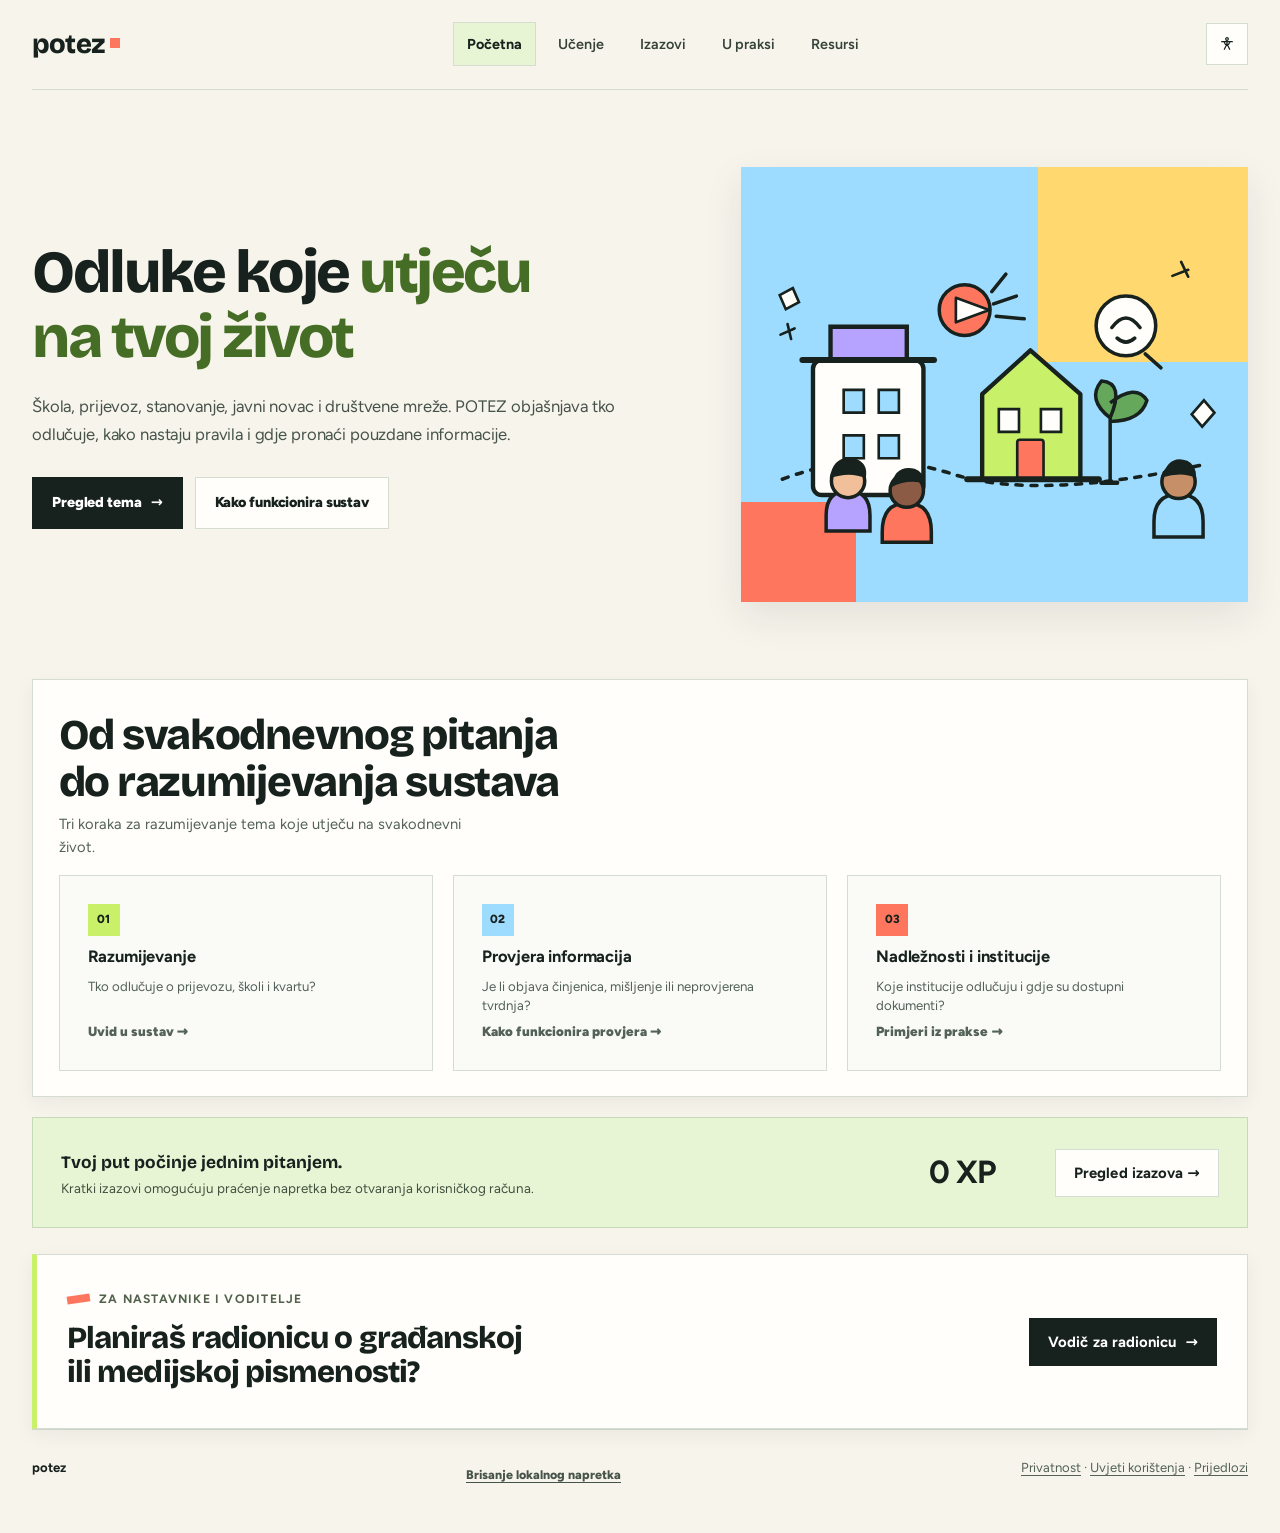
==== commit 93e59031: "Refine navigation controls for accessible icon-only menus" ====
--- a/index.html
+++ b/index.html
@@ -48,9 +48,8 @@
 <div class="shell">
   <header class="topline">
     <details class="mobile-menu" id="mobileMenu">
-      <summary aria-label="Glavni izbornik" aria-controls="mobileMenuPanel" aria-expanded="false">
-        <svg class="mobile-menu-trigger-icon" viewBox="0 0 24 24" aria-hidden="true"><path d="M4 7h16M4 12h16M4 17h16"/></svg>
-        <span>Izbornik</span>
+      <summary aria-label="Otvori glavni izbornik" aria-controls="mobileMenuPanel" aria-expanded="false" title="Izbornik">
+        <svg class="mobile-menu-trigger-icon" viewBox="0 0 24 24" aria-hidden="true"><path d="M4 6.5h16M4 12h16M4 17.5h16"/></svg>
       </summary>
       <button class="mobile-menu-backdrop" type="button" aria-label="Zatvaranje izbornika"></button>
       <div class="mobile-menu-panel" id="mobileMenuPanel" role="dialog" aria-modal="true" aria-label="Glavni izbornik">
@@ -94,10 +93,10 @@
       <a href="#alati" data-app-route="tools">Resursi</a>
     </nav>
     <details class="accessibility-menu" id="accessibilityMenu">
-      <summary aria-label="Postavke pristupačnosti"><svg class="accessibility-icon" viewBox="0 0 24 24" aria-hidden="true"><circle cx="12" cy="12" r="9"/><path d="M12 3v18a9 9 0 0 0 0-18Z" fill="currentColor" stroke="none"/></svg> Pristupačnost</summary>
+      <summary aria-label="Postavke prikaza i pristupačnosti" title="Postavke prikaza"><svg class="accessibility-icon" viewBox="0 0 24 24" aria-hidden="true"><circle cx="12" cy="4.5" r="2"/><path d="M4 8.5h16M12 7v5m0 0-4 8m4-8 4 8M7.5 8.5l2 4h5l2-4"/></svg></summary>
       <div class="accessibility-panel" aria-label="Postavke prikaza">
         <div class="accessibility-panel-heading"><strong>Postavke prikaza</strong></div>
-        <section class="accessibility-control" aria-labelledby="themeLabel"><div><strong id="themeLabel">Izgled</strong></div><div class="accessibility-actions"><button type="button" data-theme-choice="light" aria-pressed="true">Svijetli</button><button type="button" data-theme-choice="dark" aria-pressed="false">Tamni</button><button type="button" data-theme-choice="system" aria-pressed="false">Uređaj</button></div></section>
+        <section class="accessibility-control" aria-labelledby="themeLabel"><div><strong id="themeLabel">Izgled</strong></div><div class="accessibility-actions"><button type="button" data-theme-choice="light" aria-pressed="true">Svijetli</button><button type="button" data-theme-choice="dark" aria-pressed="false">Tamni</button></div></section>
         <section class="accessibility-control" aria-labelledby="fontLabel"><div><strong id="fontLabel">Veličina teksta</strong><span id="fontScaleValue">100 %</span></div><div class="accessibility-actions"><button type="button" data-font-step="-1" aria-label="Smanjenje veličine teksta">A−</button><button type="button" data-font-step="1" aria-label="Povećanje veličine teksta">A+</button></div></section>
         <section class="accessibility-control" aria-labelledby="contrastLabel"><div><strong id="contrastLabel">Visoki kontrast</strong></div><button type="button" class="accessibility-toggle" data-setting="contrast" aria-pressed="false">Isključeno</button></section>
         <section class="accessibility-control" aria-labelledby="motionLabel"><div><strong id="motionLabel">Smanjene animacije</strong></div><button type="button" class="accessibility-toggle" data-setting="motion" aria-pressed="false">Isključeno</button></section>
--- a/assets/polish.css
+++ b/assets/polish.css
@@ -47,3 +47,319 @@
 .btn,.nav a,.path-card,.link-card,.resource-feature,.home-step-card,.issue-path-card,.choice,.daily-choice,.resource-links a{transition:none}
 .path-card:hover,.link-card:hover,.resource-feature:hover,.home-step-card:hover,.issue-path-card:hover,.path-card:focus-visible,.link-card:focus-visible,.resource-feature:focus-visible,.home-step-card:focus-visible,.issue-path-card:focus-visible,.btn:hover:not(:disabled){transform:none}
 }
+
+
+/* Learning discovery refresh: searchable topics, clearer hierarchy and accessible feedback. */
+.learning-view-intro {
+  align-items: center;
+  gap: 24px;
+}
+.learning-intro-kicker {
+  display: inline-block;
+  margin-bottom: 4px;
+  color: var(--green-deep);
+  font-size: .72rem;
+  font-weight: 850;
+  letter-spacing: .11em;
+}
+.learning-view-intro h1 {
+  margin: 6px 0 10px;
+}
+.learning-view-intro p {
+  max-width: 62ch;
+  margin: 0;
+  color: var(--muted);
+  font-size: .98rem;
+  line-height: 1.6;
+}
+.learning-intro-note {
+  flex: 0 0 auto;
+  padding: 10px 13px;
+  border: 1px solid var(--line);
+  border-radius: 999px;
+  background: var(--green-soft);
+  color: var(--green-deep);
+  font-size: .78rem;
+  font-weight: 800;
+  white-space: nowrap;
+}
+.learning-explorer .section-head {
+  margin-bottom: 22px;
+}
+.learning-explorer .section-head h2 {
+  margin: 0;
+}
+.learning-explorer .section-head .section-intro {
+  max-width: 64ch;
+  margin: 9px 0 0;
+}
+.learning-explorer-tools {
+  display: grid;
+  grid-template-columns: minmax(230px, .85fr) minmax(0, 1.8fr);
+  align-items: end;
+  gap: 18px;
+  margin: 0 0 16px;
+  padding: 17px;
+  border: 1px solid var(--line);
+  border-radius: var(--radius-md);
+  background: var(--surface);
+}
+.learning-search-field {
+  display: grid;
+  min-width: 0;
+  gap: 6px;
+}
+.learning-search-field label {
+  color: var(--text);
+  font-size: .82rem;
+  font-weight: 800;
+}
+.learning-search-field input {
+  width: 100%;
+  min-width: 0;
+  min-height: 46px;
+  padding: 10px 13px;
+  border: 1px solid var(--line);
+  border-radius: 12px;
+  background: var(--paper);
+  color: var(--ink);
+  font: inherit;
+  font-size: .9rem;
+}
+.learning-search-field input::placeholder {
+  color: var(--subtle);
+  opacity: 1;
+}
+.learning-search-hint {
+  margin: 0;
+  color: var(--muted);
+  font-size: .73rem;
+  line-height: 1.4;
+}
+.learning-explorer-toolbar {
+  display: grid;
+  min-width: 0;
+  gap: 9px;
+  margin: 0;
+}
+.learning-filters {
+  min-width: 0;
+}
+.learning-filter {
+  display: inline-flex;
+  align-items: center;
+  gap: 8px;
+  min-height: 42px;
+}
+.learning-filter-count {
+  display: inline-grid;
+  min-width: 19px;
+  height: 19px;
+  place-items: center;
+  padding: 0 5px;
+  border-radius: 999px;
+  background: color-mix(in srgb, var(--ink) 8%, transparent);
+  color: inherit;
+  font-size: .68rem;
+  font-weight: 850;
+  line-height: 1;
+}
+.learning-filter[aria-pressed="true"] .learning-filter-count {
+  background: color-mix(in srgb, currentColor 16%, transparent);
+}
+.learning-results-row {
+  display: flex;
+  align-items: center;
+  justify-content: space-between;
+  gap: 12px;
+  min-width: 0;
+}
+.learning-count {
+  margin: 0;
+  color: var(--muted);
+  font-size: .78rem;
+  font-weight: 750;
+}
+.learning-reset {
+  min-height: 36px;
+  padding: 5px 2px;
+  border: 0;
+  background: transparent;
+  color: var(--green-deep);
+  font: inherit;
+  font-size: .78rem;
+  font-weight: 800;
+  text-decoration: underline;
+  text-underline-offset: 3px;
+}
+.learning-grid {
+  margin-top: 12px;
+}
+.learning-card {
+  transition: transform var(--t-base) var(--ease-out), box-shadow var(--t-base) var(--ease-out), border-color var(--t-fast) ease;
+}
+.learning-card-top {
+  display: flex;
+  align-items: center;
+  justify-content: space-between;
+  gap: 8px;
+  min-width: 0;
+  margin-bottom: 12px;
+}
+.learning-topic-label {
+  display: inline-flex;
+  max-width: 65%;
+  padding: 5px 9px;
+  border: 1px solid color-mix(in srgb, var(--green-deep) 18%, var(--line));
+  border-radius: 999px;
+  background: var(--green-soft);
+  color: var(--green-deep);
+  font-size: .66rem;
+  font-weight: 850;
+  letter-spacing: .06em;
+  line-height: 1.2;
+  text-transform: uppercase;
+  overflow-wrap: anywhere;
+}
+.learning-category-label {
+  min-width: 0;
+  color: var(--muted);
+  font-size: .72rem;
+  font-weight: 700;
+  text-align: right;
+}
+.learning-card-details > summary {
+  min-height: 42px;
+  padding: 9px 0;
+}
+.learning-empty {
+  padding: 22px;
+  border: 1px dashed var(--line);
+  border-radius: var(--radius-md);
+  background: var(--paper);
+  text-align: center;
+}
+.learning-empty p {
+  max-width: 52ch;
+  margin: 0 auto;
+  color: var(--muted);
+  font-size: .9rem;
+}
+.learning-show-more {
+  min-height: 46px;
+  padding-inline: 20px;
+}
+.daily-fact-card .daily-fact-header {
+  margin-bottom: 2px;
+}
+.daily-fact-card .daily-fact-kicker {
+  color: var(--green-deep);
+}
+.daily-fact-card .daily-fact-date {
+  color: var(--muted);
+  font-size: .76rem;
+}
+@media (hover:hover) and (pointer:fine) {
+  .learning-card:hover {
+    transform: translateY(-2px);
+    border-color: color-mix(in srgb, var(--green-deep) 32%, var(--line));
+    box-shadow: var(--shadow-md);
+  }
+}
+@media (max-width:760px) {
+  .learning-view-intro {
+    align-items: flex-start;
+    gap: 12px;
+  }
+  .learning-intro-note {
+    white-space: normal;
+    padding: 7px 10px;
+    font-size: .72rem;
+  }
+  .learning-explorer-tools {
+    grid-template-columns: 1fr;
+    gap: 13px;
+    padding: 14px;
+  }
+  .learning-explorer-toolbar {
+    gap: 8px;
+  }
+  .learning-filters {
+    width: 100%;
+    max-width: 100%;
+    margin: 0;
+    padding: 2px 1px 7px;
+    flex-wrap: nowrap;
+    overflow-x: auto;
+    overscroll-behavior-inline: contain;
+    scrollbar-width: thin;
+  }
+  .learning-filter {
+    min-height: 42px;
+  }
+  .learning-results-row {
+    padding-inline: 1px;
+  }
+  .learning-grid {
+    margin-top: 9px;
+  }
+  .learning-card-top {
+    margin-bottom: 10px;
+  }
+  .learning-topic-label {
+    max-width: 60%;
+  }
+  .learning-card-details > summary {
+    padding-block: 10px;
+  }
+}
+@media (max-width:380px) {
+  .learning-intro-note {
+    align-self: flex-start;
+  }
+  .learning-explorer-tools {
+    padding: 12px;
+  }
+  .learning-card-top {
+    align-items: flex-start;
+    flex-wrap: wrap;
+  }
+}
+html[data-theme="dark"] .learning-explorer-tools {
+  background: #151e1a;
+  border-color: #526158;
+}
+html[data-theme="dark"] .learning-search-field label,
+html[data-theme="dark"] .learning-search-hint,
+html[data-theme="dark"] .learning-count {
+  color: #d0dbd3;
+}
+html[data-theme="dark"] .learning-search-field input {
+  background: #101613;
+  border-color: #526158;
+  color: #f7f4ec;
+}
+html[data-theme="dark"] .learning-search-field input::placeholder {
+  color: #bdcbc1;
+}
+html[data-theme="dark"] .learning-intro-note {
+  background: #293d2d;
+  border-color: #526158;
+  color: #d6f5a0;
+}
+html[data-theme="dark"] .learning-empty {
+  background: #101613;
+  border-color: #526158;
+}
+html[data-theme="dark"] .learning-reset,
+html[data-theme="dark"] .learning-intro-kicker {
+  color: #c8f169;
+}
+@media (prefers-reduced-motion:reduce) {
+  .learning-card {
+    transition: none;
+  }
+  .learning-card:hover {
+    transform: none;
+  }
+}
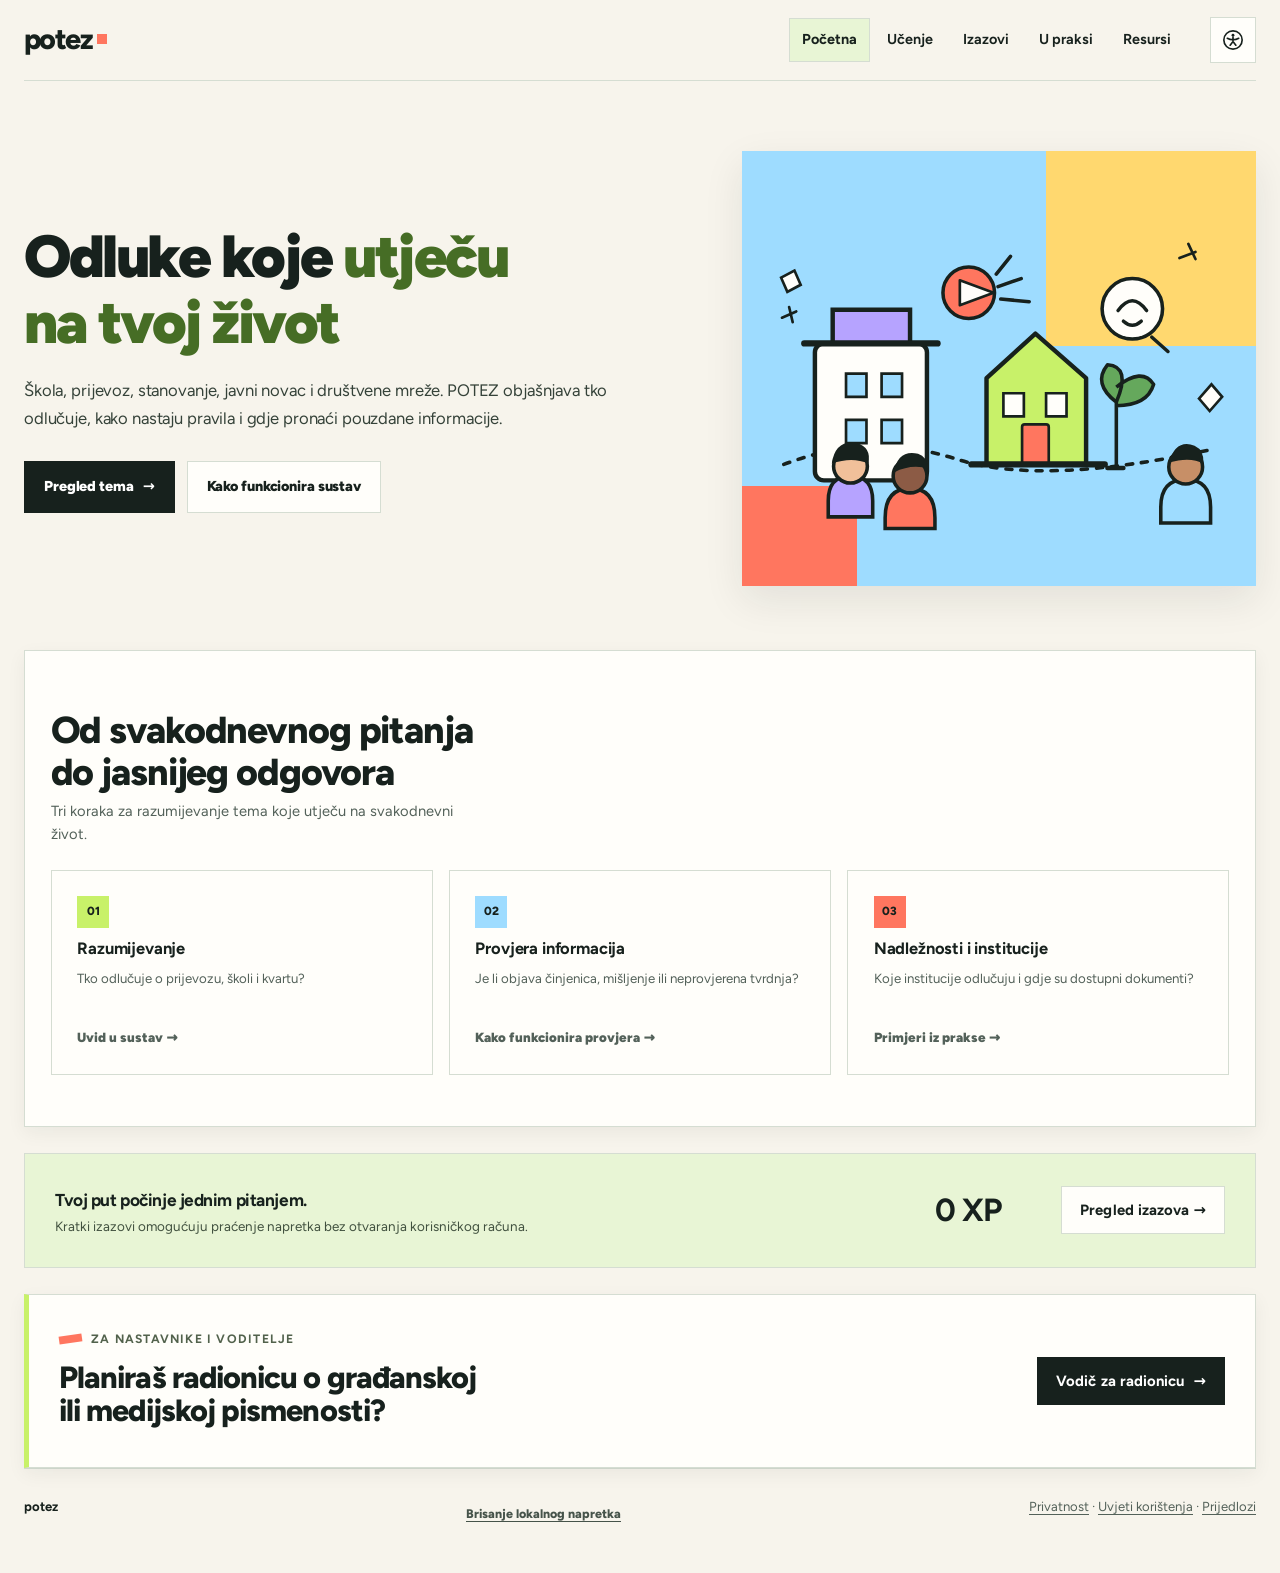
==== commit cc552ab5: "Preoblikuj građansko objašnjenje i raspored sadržaja" ====
--- a/index.html
+++ b/index.html
@@ -93,7 +93,7 @@
       <a href="#alati" data-app-route="tools">Resursi</a>
     </nav>
     <details class="accessibility-menu" id="accessibilityMenu">
-      <summary aria-label="Postavke prikaza i pristupačnosti" title="Postavke prikaza"><svg class="accessibility-icon" viewBox="0 0 24 24" aria-hidden="true"><circle cx="12" cy="4.5" r="2"/><path d="M4 8.5h16M12 7v5m0 0-4 8m4-8 4 8M7.5 8.5l2 4h5l2-4"/></svg></summary>
+      <summary aria-label="Postavke prikaza i pristupačnosti" title="Postavke prikaza"><svg class="accessibility-icon" viewBox="0 0 24 24" aria-hidden="true"><circle cx="12" cy="12" r="10"/><circle cx="12" cy="6.8" r="1.55" fill="currentColor" stroke="none"/><path d="M5.8 10.1c1.8 1.1 3.9 1.6 6.2 1.6s4.4-.5 6.2-1.6M12 8.7v5.1m0-0.2-3.1 4.1m3.1-4.1 3.1 4.1"/></svg></summary>
       <div class="accessibility-panel" aria-label="Postavke prikaza">
         <div class="accessibility-panel-heading"><strong>Postavke prikaza</strong></div>
         <section class="accessibility-control" aria-labelledby="themeLabel"><div><strong id="themeLabel">Izgled</strong></div><div class="accessibility-actions"><button type="button" data-theme-choice="light" aria-pressed="true">Svijetli</button><button type="button" data-theme-choice="dark" aria-pressed="false">Tamni</button></div></section>
@@ -153,7 +153,7 @@
     <section class="home-guide" aria-labelledby="homeGuideTitle">
       <div class="home-guide-heading">
 
-        <h2 id="homeGuideTitle">Od svakodnevnog pitanja do razumijevanja sustava</h2>
+        <h2 id="homeGuideTitle">Od svakodnevnog pitanja do jasnijeg odgovora</h2>
         <p>Tri koraka za razumijevanje tema koje utječu na svakodnevni život.</p>
       </div>
       <div class="home-step-grid">
@@ -320,45 +320,33 @@
       <div class="stat"><strong>11,1 %</strong><span>učenika završnih razreda srednjih škola sudjelovalo je u prosvjedu (2026.)</span></div>
     </section>
 </details>
-<section class="section" id="izazov">
-      <div class="section-head">
-        <div><h2>Jesu li mladi stvarno apatični?</h2></div>
-        <p class="section-intro">Četiri brza pitanja iz istraživanja, provjeravamo što podaci zapravo govore</p>
-      </div>
-      <div class="grid-2">
-        <div class="panel mint">
-          <div class="progress-row"><span id="quizProgressLabel">Pitanje 1 / 4</span><span class="xp" id="quizScore">0 / 4 točno</span></div>
-          <div class="progress"><span id="quizProgress" style="width:25%"></span></div>
-
-          <div class="question" id="quizQuestion">Koliki je udio učenika završnih razreda srednjih škola u Hrvatskoj koji su volontirali?</div>
-          <div class="choices" id="quizChoices"></div>
-          <div class="feedback" id="quizFeedback" role="status" aria-live="polite"></div>
-          <div class="actions"><button class="btn btn-dark" id="quizNext" style="display:none">Sljedeće pitanje →</button><button class="reset" id="quizRestart" style="display:none">Ponovno pokretanje izazova</button></div>
-          <p class="small-note">Izvor: IDIZ, *Politička kompetencija učenika završnih razreda srednjih škola u RH – izvještaj za 2026.* Nacionalno reprezentativni uzorak N=1.285, istraživanje provedeno u ožujku i travnju 2026. Podaci se odnose na učenike završnih razreda, ne na sve mlade u Hrvatskoj</p>
-        </div>
-        <div class="panel dark">
-
-          <h3>„Politički aktivan” nije isto što i „član stranke”</h3>
-          <p>Politička i građanska participacija imaju različite oblike. Volontiranje i doniranje nisu automatski političko djelovanje, ali mogu biti dio šire građanske uključenosti. Peticije, bojkot i prosvjedi izravnije su usmjereni na društvene odluke</p>
-          <div class="pill-row"><span class="pill">volontiranje</span><span class="pill">doniranje</span><span class="pill">peticije</span><span class="pill">bojkot</span><span class="pill">prosvjedi</span><span class="pill">izbori</span></div>
-          <p style="margin-top:21px">Poanta nije tvrditi da je sve super. Poanta je mjeriti različite oblike djelovanja — i pitati zašto se neki oblici lakše događaju od drugih</p>
-          <a href="https://wwwadmin.idi.hr/uploads/Politicka_kompetencija_izvjestaj_final_c6e3cf164b.pdf" target="_blank" rel="noopener" class="btn btn-green">Cjelovito istraživanje ↗</a>
-        </div>
-      </div>
-    </section>
+<section class="section participation-explainer" id="izazov" aria-labelledby="participationTitle">
+  <div class="section-head">
+    <div><h2 id="participationTitle">Što znači sudjelovati u društvenim i političkim odlukama?</h2></div>
+    <p class="section-intro">Sudjelovanje nije rezervirano za izbore, stranke ili političke funkcije. Može početi od sasvim konkretnog problema u školi, kvartu ili gradu.</p>
+  </div>
+  <div class="participation-copy">
+    <p><strong>Politička participacija</strong> obuhvaća postupke kojima ljudi pokušavaju utjecati na javne odluke, vlast ili raspodjelu zajedničkih resursa. Može biti formalna, poput glasanja, ili neformalna, poput peticije, javnog zagovaranja i sudjelovanja u raspravi.</p>
+    <p><strong>Građansko sudjelovanje</strong> širi je pojam: uključuje i zajedničko rješavanje problema, volontiranje, solidarnost i brigu za zajednicu. Ti se oblici mogu preklapati, ali nisu svi automatski politički.</p>
+    <p><strong>Politička apatija</strong> obično označava slab interes ili povlačenje iz političkog života. Ipak, izostanak s izbora ili prosvjeda sam po sebi ne dokazuje apatiju: treba pogledati različite oblike djelovanja, prepreke sudjelovanju i kontekst.</p>
+  </div>
+  <div class="participation-examples" aria-label="Primjeri različitih oblika sudjelovanja">
+    <span>Glasanje i kandidiranje</span><span>Peticije i javna savjetovanja</span><span>Prosvjedi i kampanje</span><span>Praćenje javnih odluka</span><span>Volontiranje i inicijative</span>
+  </div>
+</section>
 <section class="section" id="provjera">
       <div class="section-head">
-        <div><h2>Objava ili navlakuša?</h2></div>
+        <div><h2>Provjeri prije dijeljenja</h2></div>
       </div>
       <div class="grid-2">
         <div class="panel coral">
 
           <div class="social-card">
-            <div class="social-top"><span class="avatar">?</span><span>kvart_info_24 <span style="color:#9aa39b;font-weight:600">· objava bez poveznice</span></span></div>
-            <blockquote>„OD PONEDJELJKA SE SVIM UČENICIMA UKIDA BESPLATAN PRIJEVOZ. MEDIJI ŠUTE.”</blockquote>
-            <div class="fake-meta">Snimka zaslona kruži grupama. Nema datuma dokumenta, autora ni poveznice na odluku</div>
+            <div class="social-top"><span class="avatar" aria-hidden="true">i</span><span>Primjer objave <span style="color:inherit;font-weight:600">· izmišljena situacija za vježbu</span></span></div>
+            <blockquote>„Od 1. rujna učenici će plaćati prijevoz. Odluka je već donesena.”</blockquote>
+            <div class="fake-meta">U objavi nema poveznice na odluku, datuma dokumenta ni podatka o tome koje se škole ili učenici spominju.</div>
           </div>
-          <div class="question" style="font-size:1.07rem">Kako bi najtočnije označio/la ovu objavu?</div>
+          <div class="question" style="font-size:1.07rem">Što zasad možeš zaključiti?</div>
           <div class="choices" id="factChoices">
             <button class="choice" data-answer="false">Provjerena činjenica <span class="key">A</span></button>
             <button class="choice" data-answer="opinion">Mišljenje <span class="key">B</span></button>
@@ -369,51 +357,19 @@
         </div>
         <div class="panel blue">
 
-          <h3>Umjesto pitanja „je li istina?”, korisnije je pitati „odakle znamo?”.</h3>
+          <h3>Prije zaključka provjeri četiri stvari.</h3>
           <div class="steps">
-            <div class="step"><b>01 / Odmak</b><strong>Bez brze reakcije</strong><span>Emocija nije dokaz, osobito kada objava potiče hitno dijeljenje.</span></div>
-            <div class="step"><b>02 / Izvor</b><strong>Autor i izvor</strong><span>Potrebno je provjeriti autora, datum, instituciju i izvornu objavu.</span></div>
-            <div class="step"><b>03 / Dokument</b><strong>Izvorni dokument</strong><span>Potražiti izvorni zakon, odluku, podatak ili cjelovitu snimku.</span></div>
-            <div class="step"><b>04 / Kontekst</b><strong>Usporedba izvora</strong><span>Potrebno je provjeriti je li brojka aktualna i odnosi li se na predmetnu tvrdnju.</span></div>
+            <div class="step"><b>01 · Tvrdnja</b><strong>Što se točno tvrdi?</strong><span>Odredi tko, što, kada i na koga se odluka navodno odnosi.</span></div>
+            <div class="step"><b>02 · Autor</b><strong>Tko to objavljuje?</strong><span>Provjeri autora, datum i poveznicu na izvornu objavu.</span></div>
+            <div class="step"><b>03 · Dokaz</b><strong>Postoji li dokument?</strong><span>Potraži odluku škole, grada ili prijevoznika, a ne samo snimku zaslona.</span></div>
+            <div class="step"><b>04 · Kontekst</b><strong>Potvrđuje li još koji izvor?</strong><span>Usporedi službenu objavu s neovisnim i aktualnim izvorima.</span></div>
           </div>
-          <p style="margin-top:19px">Nedostatak dokaza nije automatski dokaz da je tvrdnja lažna. U takvim slučajevima primjerenija je oznaka „nepotvrđeno”.</p>
+          <p style="margin-top:19px">Ako nema dovoljno dokaza, tvrdnju zasad označi kao nepotvrđenu. To nije isto što i dokaz da je lažna.</p>
           <div class="resource-links"><a href="https://tocnotako.hr/" target="_blank" rel="noopener">Točno tako ↗</a><a href="https://faktograf.hr/" target="_blank" rel="noopener">Faktograf ↗</a></div>
         </div>
       </div>
     </section>
-<section class="section" id="razine" aria-labelledby="levelsTitle">
-      <div class="section-head">
-        <div><h2 id="levelsTitle">Tko zapravo može nešto promijeniti?</h2></div>
-      </div>
-      <div class="levels-grid">
-        <article class="level-card">
-          <span class="level-number">01 · NAJBLIŽE TEBI</span><h3>Ustanova i zajednica</h3>
-          <p>Školska pravila, uvjeti na fakultetu, studentski standard, prostor u kvartu</p>
-          <strong>Prvi trag</strong><span>Vijeće učenika, studentski zbor, uprava ustanove, mjesni odbor ili lokalna inicijativa</span>
-        </article>
-        <article class="level-card">
-          <span class="level-number">02 · LOKALNO</span><h3>Grad ili općina</h3>
-          <p>Komunalni red, javni prostori, lokalni programi, dio prometa i gradski proračun</p>
-          <strong>Prvi trag</strong><span>Gradsko/općinsko vijeće, gradonačelnik/načelnik i upravni odjeli</span>
-        </article>
-        <article class="level-card">
-          <span class="level-number">03 · REGIONALNO</span><h3>Županija</h3>
-          <p>Regionalno planiranje i dio javnih usluga, primjerice osnivačke i upravljačke uloge u pojedinim školama ili zdravstvenim ustanovama</p>
-          <strong>Prvi trag</strong><span>Županijska skupština, župan i nadležni upravni odjeli</span>
-        </article>
-        <article class="level-card">
-          <span class="level-number">04 · NACIONALNO</span><h3>Država</h3>
-          <p>Zakoni, porezi, nacionalni standardi, državni proračun i politike ministarstava</p>
-          <strong>Prvi trag</strong><span>Hrvatski sabor, Vlada, ministarstva i javna savjetovanja</span>
-        </article>
-        <article class="level-card">
-          <span class="level-number">05 · EUROPSKO</span><h3>Europska unija</h3>
-          <p>Pravila i programi u područjima u kojima EU ima ovlasti, uz provedbu koja često uključuje države i lokalna tijela</p>
-          <strong>Prvi trag</strong><span>Europska komisija, Europski parlament i Vijeće EU-a</span>
-        </article>
-      </div>
-      <div class="jurisdiction-note"><strong>Važno:</strong> ovo nije jednostavna ljestvica u kojoj je za svaki problem nadležna samo jedna razina. Ovlasti ovise o zakonu, osnivaču, vlasništvu i vrsti usluge. Ključna su pitanja: tko donosi pravilo, tko osigurava novac i tko provodi odluku?</div>
-    </section>
+
 </section>
 <section class="app-view" data-app-view="play" id="igraj" hidden>
 <section class="section passport-section" id="putovnica" aria-labelledby="passportTitle">
@@ -482,15 +438,16 @@
 
       <h2>Kako se raspoređuje gradski novac?</h2>
     </div>
-    <p class="section-intro">Simulacija prikazuje kako ograničeni javni novac stvara izbore i kompromise.</p>
+    <p class="section-intro">Istraži kako se ograničeni javni novac raspoređuje i zašto svaka promjena prioriteta ima posljedice.</p>
   </div>
   <div class="panel yellow budget-simulation">
     <div class="scenario scenario-city" id="budgetScenarioHeader">
       <span><strong id="budgetContextTitle">OSIJEK · 2026.</strong><span class="budget-context-note">Edukativna simulacija, ne stvarni proračun</span></span>
     </div>
     <div class="budget-game-intro">
-      <strong>Simulacija gradskog proračuna.</strong>
-      <p>Veći iznos za jednu stavku ostavlja manje prostora za druge. Pojedinosti su dostupne odabirom stavke.</p>
+      <strong>Tvoj zadatak: složi prijedlog raspodjele.</strong>
+      <ol class="budget-howto"><li>Odaberi grad i pogledaj početne iznose.</li><li>Pomakni klizače za područja koja želiš podržati.</li><li>Prati ukupni iznos: povećanje jedne stavke ostavlja manje prostora za druge.</li></ol>
+      <p class="budget-game-note">Ovo je pojednostavljena edukativna simulacija, a ne službeni proračun ni stvarni prijedlog grada.</p>
     </div>
     <label class="budget-city-picker" for="budgetCity">Odabir grada
       <select id="budgetCity">
@@ -571,17 +528,17 @@
 </section>
 <section class="section" id="usporedi" aria-labelledby="duelTitle">
       <div class="section-head">
-        <div><h2 id="duelTitle">Dva pogleda. Isti lokalni prioriteti</h2></div>
-        <p class="section-intro">Usporedba prioriteta važnija je od traženja „pobjednika”. Dobar razgovor počinje obrazlaganjem razloga i potreba.</p>
+        <div><h2 id="duelTitle">Usporedi dva prijedloga</h2></div>
+        <p class="section-intro">Spremite dvije raspodjele istog gradskog fonda pa usporedite koje potrebe svaki prijedlog stavlja u prvi plan.</p>
       </div>
       <div class="duel-layout">
         <div class="panel mint">
 
-          <h3>Kako igrati na jednom uređaju</h3>
+          <h3>Kako usporedba funkcionira</h3>
           <ol class="duel-steps">
-            <li>Igrač A odabere grad i scenarij, promijeni iznose i spremi svoj izbor</li>
-            <li>Predajte uređaj igraču B. Neka promijeni raspodjelu istog scenarija i spremi svoju</li>
-            <li>Pri usporedbi je važno razmotriti kome bi odluka pomogla, a čija bi potreba ostala po strani.</li>
+            <li>Prva osoba odabere grad, prilagodi iznose i spremi prijedlog A</li>
+            <li>Druga osoba prilagodi raspodjelu istog fonda i spremi prijedlog B</li>
+            <li>Usporedite kome svaki prijedlog daje prednost i koje potrebe ostaju slabije pokrivene.</li>
           </ol>
           <div class="duel-actions">
             <a class="btn btn-light" href="#budzet">Povratak na raspodjelu ↑</a>
@@ -603,6 +560,40 @@
 </section>
 <section class="app-view" data-app-view="act" id="djeluj" hidden>
 <header class="view-intro"><div><h1>Tko odlučuje i gdje pronaći informacije?</h1></div></header>
+<section class="section" id="razine" aria-labelledby="levelsTitle">
+      <div class="section-head">
+        <div><h2 id="levelsTitle">Tko je nadležan za problem koji želiš riješiti?</h2></div>
+      </div>
+      <p class="section-intro">Za svaki problem vrijedi provjeriti tri uloge: tko donosi odluku, tko osigurava novac i tko je provodi. Te uloge ne moraju pripadati istoj instituciji.</p>
+      <div class="levels-grid">
+        <article class="level-card">
+          <span class="level-number">01 · NAJBLIŽE TEBI</span><h3>Ustanova i zajednica</h3>
+          <p>Školska pravila, uvjeti na fakultetu, studentski standard, prostor u kvartu</p>
+          <strong>Prvi trag</strong><span>Vijeće učenika, studentski zbor, uprava ustanove, mjesni odbor ili lokalna inicijativa</span>
+        </article>
+        <article class="level-card">
+          <span class="level-number">02 · LOKALNO</span><h3>Grad ili općina</h3>
+          <p>Komunalni red, javni prostori, lokalni programi, dio prometa i gradski proračun</p>
+          <strong>Prvi trag</strong><span>Gradsko/općinsko vijeće, gradonačelnik/načelnik i upravni odjeli</span>
+        </article>
+        <article class="level-card">
+          <span class="level-number">03 · REGIONALNO</span><h3>Županija</h3>
+          <p>Regionalno planiranje i dio javnih usluga, primjerice osnivačke i upravljačke uloge u pojedinim školama ili zdravstvenim ustanovama</p>
+          <strong>Prvi trag</strong><span>Županijska skupština, župan i nadležni upravni odjeli</span>
+        </article>
+        <article class="level-card">
+          <span class="level-number">04 · NACIONALNO</span><h3>Država</h3>
+          <p>Zakoni, porezi, nacionalni standardi, državni proračun i politike ministarstava</p>
+          <strong>Prvi trag</strong><span>Hrvatski sabor, Vlada, ministarstva i javna savjetovanja</span>
+        </article>
+        <article class="level-card">
+          <span class="level-number">05 · EUROPSKO</span><h3>Europska unija</h3>
+          <p>Pravila i programi u područjima u kojima EU ima ovlasti, uz provedbu koja često uključuje države i lokalna tijela</p>
+          <strong>Prvi trag</strong><span>Europska komisija, Europski parlament i Vijeće EU-a</span>
+        </article>
+      </div>
+      <div class="jurisdiction-note"><strong>Važno:</strong> ovo nije jednostavna ljestvica u kojoj je za svaki problem nadležna samo jedna razina. Ovlasti ovise o zakonu, osnivaču, vlasništvu i vrsti usluge. Ključna su pitanja: tko donosi pravilo, tko osigurava novac i tko provodi odluku?</div>
+    </section>
 <section class="section" id="akcija">
       <div class="section-head">
         <div><h2>Odabir područja prema vlastitom interesu</h2></div>
--- a/assets/polish.css
+++ b/assets/polish.css
@@ -363,3 +363,151 @@
     transform: none;
   }
 }
+
+
+/* POTEZ 2026 interface refinement: clear navigation, readable type and resilient layouts. */
+:root{
+  --font-body:"Figtree",system-ui,-apple-system,"Segoe UI",sans-serif;
+  --font-display:"Figtree",system-ui,-apple-system,"Segoe UI",sans-serif;
+  --content-width:1280px;
+  color-scheme:light;
+}
+html{color-scheme:light}
+html[data-theme="dark"]{color-scheme:dark}
+body{font-family:var(--font-body);font-size:1rem;line-height:1.65;letter-spacing:0}
+:where(h1,h2,h3,h4){font-family:var(--font-display);letter-spacing:-.025em;line-height:1.14}
+:where(p,li){max-width:70ch}
+.shell{width:min(calc(100% - 48px),1280px)}
+.topline{
+  position:relative;display:flex;align-items:center;justify-content:space-between;
+  gap:clamp(12px,2vw,28px);padding-block:16px;min-height:76px;
+}
+.brand{order:0;margin-right:auto;font-size:1.8rem;letter-spacing:-.055em}
+.nav{order:1;flex:0 1 auto;gap:4px;justify-content:center;flex-wrap:nowrap}
+.nav a{min-height:44px;padding:9px 13px;color:var(--ink);font-size:.9rem;font-weight:650}
+
+.mobile-menu{display:none;order:3;margin-left:0}
+.mobile-menu>summary{
+  display:grid;place-items:center;width:46px;height:46px;min-height:46px;padding:0;
+  border:1px solid var(--line);border-radius:12px;background:var(--surface);
+  color:var(--ink);cursor:pointer;
+}
+.mobile-menu-trigger-icon{width:23px;height:23px}
+.mobile-menu[open] .mobile-menu-panel{
+  left:auto;right:0;width:min( min(88vw,380px),calc(100vw - 20px));
+  border-right:0;border-left:1px solid var(--line);
+  animation:potez-drawer-in .2s ease-out both;
+}
+@keyframes potez-drawer-in{from{transform:translateX(16px);opacity:.7}to{transform:translateX(0);opacity:1}}
+.mobile-menu-heading{display:flex;justify-content:flex-end;align-items:center}
+.mobile-menu-close{display:grid;place-items:center;width:44px;height:44px;border:1px solid var(--line);background:var(--paper);color:var(--ink)}
+.mobile-menu-links a{min-height:56px;border-radius:10px}
+.mobile-menu-links a[aria-current="page"]{background:var(--green-soft);border-color:var(--green-deep);box-shadow:inset 3px 0 0 var(--green-deep)}
+.accessibility-menu{order:2;margin-left:0}
+.accessibility-menu>summary{
+  display:grid;place-items:center;width:46px;height:46px;min-height:46px;padding:0;
+  border:1px solid var(--line);border-radius:12px;background:#fffefa;color:#17211d;
+}
+.accessibility-menu>summary .accessibility-icon{width:22px;height:22px}
+.accessibility-panel{
+  position:absolute;top:calc(100% + 10px);right:0;bottom:auto;left:auto;
+  width:min(360px,calc(100vw - 24px));max-height:min(76vh,620px);overflow:auto;
+  border:1px solid #aeb9ae;border-radius:14px;background:#fffefa!important;color:#17211d!important;
+  box-shadow:0 18px 48px rgba(16,24,18,.22);
+}
+.accessibility-panel *{color:#17211d}
+.accessibility-panel-heading{padding:3px 2px 14px}
+.accessibility-panel-heading strong{font-size:1.05rem}
+.accessibility-control{gap:10px;padding:14px 2px;border-color:#d5ddd2}
+.accessibility-control strong{font-size:.9rem}
+.accessibility-actions button,.accessibility-toggle,.accessibility-reset{
+  min-height:44px;padding:9px 13px;border-radius:8px;border-color:#879589;
+  background:#f5f7f2;color:#17211d;font:600 .84rem var(--font-body);
+}
+.accessibility-actions button[aria-pressed="true"],.accessibility-toggle[aria-pressed="true"]{
+  background:#17211d;color:#fff;border-color:#17211d;
+}
+.accessibility-reset{width:100%;margin-top:14px;background:#fffefa}
+.hero{grid-template-columns:minmax(0,1.05fr) minmax(0,.95fr);gap:clamp(28px,5vw,72px)}
+.app-home .hero{padding-block:clamp(42px,5.5vw,76px) clamp(38px,5vw,64px)}
+.app-home .hero>div:first-child{max-width:680px}
+.hero h1{max-width:12ch;font-size:clamp(2.8rem,5.3vw,4.8rem);line-height:1.04;letter-spacing:-.045em}
+h1 .highlight{white-space:normal}
+h1 .highlight::after{height:8px;bottom:1px}
+.hero-copy{max-width:58ch;font-size:clamp(1rem,1.15vw,1.12rem);line-height:1.7;color:#354239}
+.hero-art{min-height:clamp(300px,32vw,460px)}
+.home-guide{padding-block:clamp(34px,4vw,56px)}
+.home-guide-heading{max-width:720px;margin-bottom:24px}
+.home-guide-heading h2{max-width:20ch;font-size:clamp(1.7rem,3vw,2.35rem)}
+.home-step-grid{grid-template-columns:repeat(3,minmax(0,1fr));gap:16px}
+.home-step-card{min-width:0;min-height:205px;padding:clamp(18px,2vw,26px);border:1px solid var(--line);background:var(--surface)}
+.home-step-card>span:not(.home-step-icon){line-height:1.5}
+.home-progress{margin-block:26px;padding:clamp(20px,2.4vw,30px);border:1px solid var(--line);background:var(--green-soft);color:var(--ink)}
+.home-progress p{max-width:56ch}
+:where(a,button,input,select,textarea,summary,[tabindex]):focus-visible{
+  outline:3px solid #1558a6;outline-offset:3px;
+}
+:where(button,a,input,select,textarea){touch-action:manipulation}
+button:disabled{cursor:not-allowed;opacity:.65}
+input,select,textarea{max-width:100%}
+img,svg{max-width:100%}
+@media(max-width:1100px){
+  .topline{flex-direction:row;align-items:center;gap:12px}
+  .nav{display:none!important}
+  .mobile-menu{display:block}
+  .brand{order:0;margin-right:auto}
+  .accessibility-menu{order:1}
+  .mobile-menu{order:2}
+  .hero{grid-template-columns:minmax(0,1fr) minmax(280px,.85fr)}
+}
+@media(max-width:760px){
+  .shell{width:min(calc(100% - 36px),720px)}
+  .topline{min-height:68px;padding-block:10px}
+  .brand{font-size:1.65rem}
+  .mobile-menu>summary,.accessibility-menu>summary{width:44px;height:44px;min-height:44px}
+  .mobile-menu[open] .mobile-menu-panel{width:min(88vw,380px)}
+  .accessibility-panel{
+    position:fixed;top:76px;right:12px;bottom:auto;left:auto;
+    width:min(360px,calc(100vw - 24px));max-height:calc(100dvh - 96px);
+  }
+  .app-home .hero{grid-template-columns:1fr;gap:20px;padding-block:36px 30px}
+  .hero h1{max-width:13ch;font-size:clamp(2.65rem,10vw,4rem)}
+  .hero-art{min-height:clamp(210px,58vw,340px)}
+  .home-step-grid{grid-template-columns:1fr;gap:12px}
+  .home-step-card{min-height:0;display:grid;grid-template-columns:44px minmax(0,1fr);column-gap:13px;row-gap:5px}
+  .home-step-icon{grid-row:1/4;align-self:start}
+  .home-step-card strong,.home-step-card>span:not(.home-step-icon){grid-column:2}
+  .home-step-card .home-step-link{margin-top:4px}
+  .home-progress{grid-template-columns:minmax(0,1fr) auto;gap:12px}
+  .home-progress>.btn{grid-column:1/-1;width:100%}
+  .learning-view-intro h1{font-size:clamp(2rem,8vw,3rem)}
+}
+@media(max-width:420px){
+  .shell{width:min(calc(100% - 28px),720px)}
+  .topline{gap:8px}
+  .brand{font-size:1.52rem}
+  .accessibility-panel{top:70px;right:8px;width:calc(100vw - 16px)}
+  .mobile-menu[open] .mobile-menu-panel{width:min(90vw,360px)}
+  .hero h1{font-size:clamp(2.35rem,10.5vw,3.1rem)}
+  .actions{display:grid;grid-template-columns:1fr}
+  .actions .btn{width:100%}
+  .home-progress{grid-template-columns:1fr}
+  .home-progress-score{min-width:0}
+  .home-progress>.btn{grid-column:auto}
+}
+html[data-theme="dark"] .accessibility-menu>summary{
+  background:#fffefa!important;color:#17211d!important;border-color:#aeb9ae!important;
+}
+html[data-theme="dark"] .accessibility-panel,
+html[data-theme="dark"] .accessibility-panel *{
+  background-color:initial;color:#17211d!important;
+}
+html[data-theme="dark"] .accessibility-panel{background:#fffefa!important}
+html[data-theme="dark"] .accessibility-panel .accessibility-actions button,
+html[data-theme="dark"] .accessibility-panel .accessibility-toggle,
+html[data-theme="dark"] .accessibility-panel .accessibility-reset{background:#f5f7f2!important;color:#17211d!important}
+html[data-theme="dark"] .accessibility-panel .accessibility-actions button[aria-pressed="true"],
+html[data-theme="dark"] .accessibility-panel .accessibility-toggle[aria-pressed="true"]{background:#17211d!important;color:#fff!important}
+@media(prefers-reduced-motion:reduce){
+  .mobile-menu[open] .mobile-menu-panel{animation:none}
+}
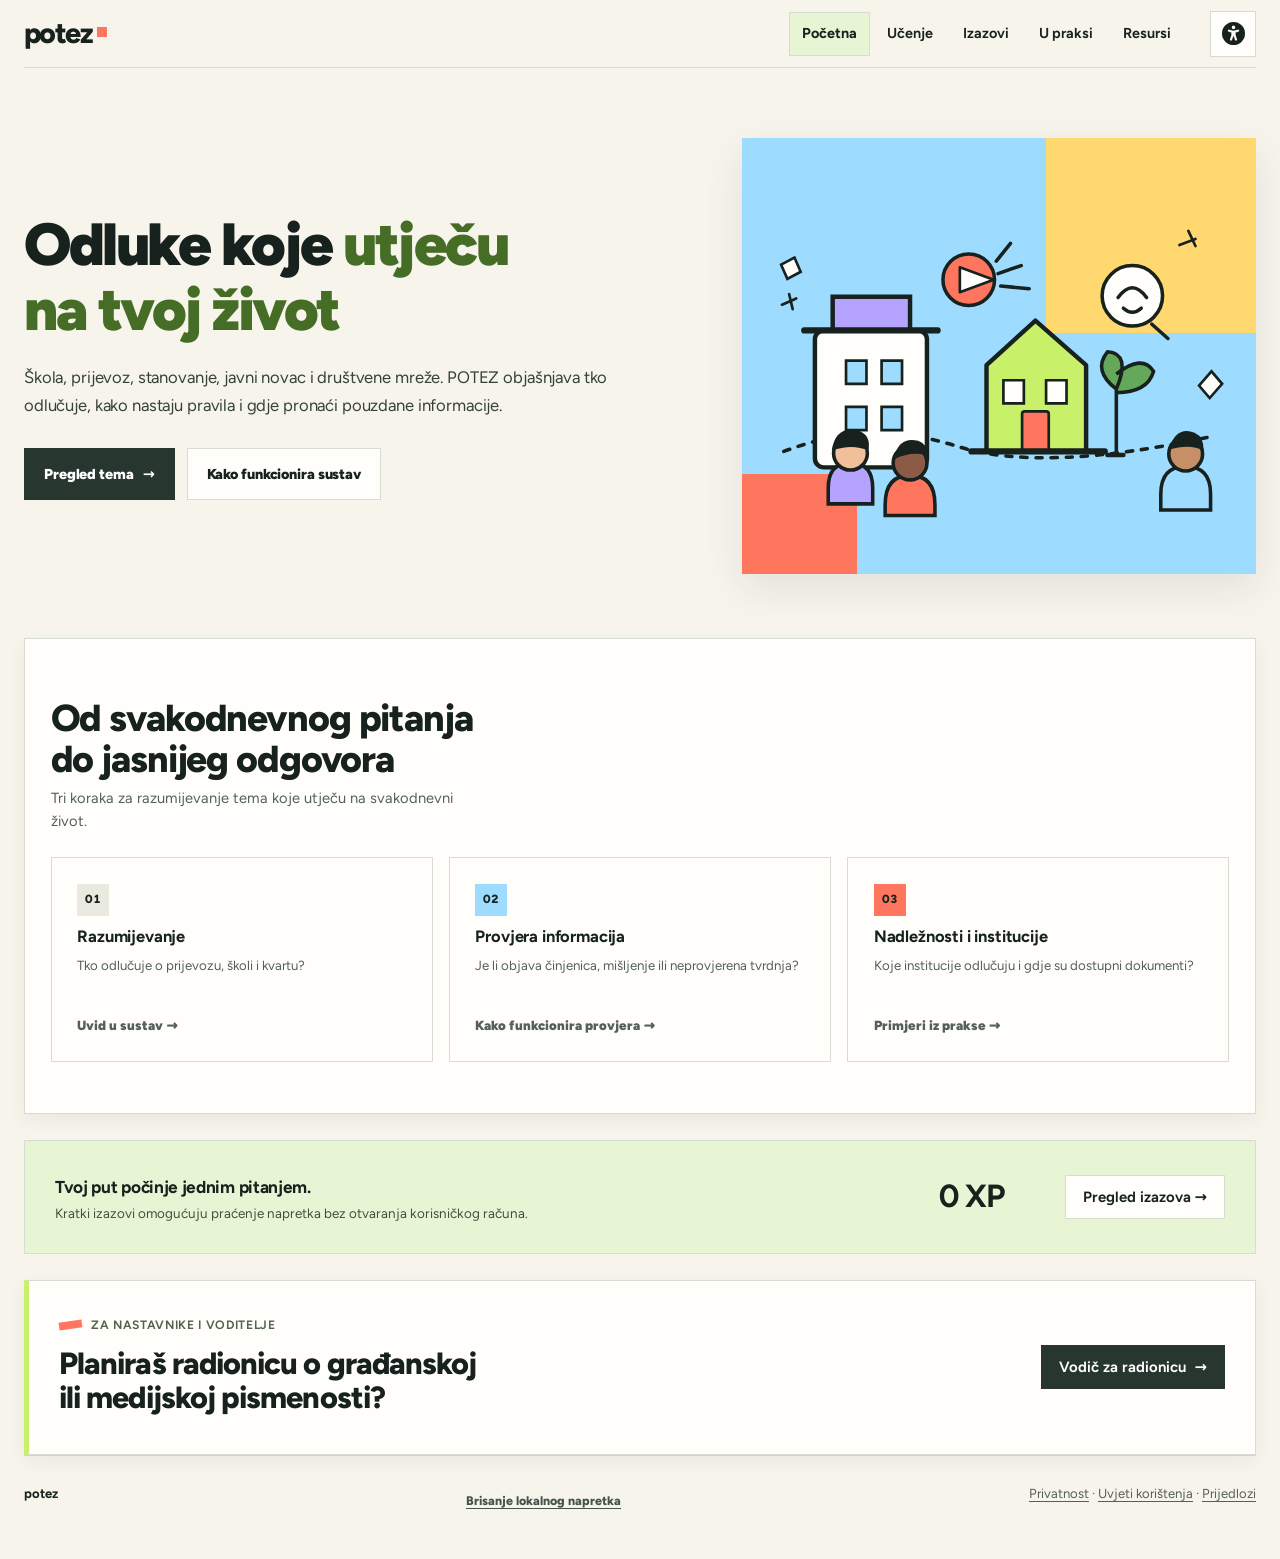
==== commit 61f94e86: "Koristi Font Awesome univerzalni simbol i ažuriraj putovnicu" ====
--- a/index.html
+++ b/index.html
@@ -93,7 +93,7 @@
       <a href="#alati" data-app-route="tools">Resursi</a>
     </nav>
     <details class="accessibility-menu" id="accessibilityMenu">
-      <summary aria-label="Postavke prikaza i pristupačnosti" title="Postavke prikaza"><svg class="accessibility-icon" viewBox="0 0 24 24" aria-hidden="true"><circle cx="12" cy="12" r="10"/><circle cx="12" cy="6.8" r="1.55" fill="currentColor" stroke="none"/><path d="M5.8 10.1c1.8 1.1 3.9 1.6 6.2 1.6s4.4-.5 6.2-1.6M12 8.7v5.1m0-0.2-3.1 4.1m3.1-4.1 3.1 4.1"/></svg></summary>
+      <summary aria-label="Postavke prikaza i pristupačnosti" title="Postavke prikaza"><svg class="accessibility-icon" viewBox="0 0 512 512" aria-hidden="true"><path fill="currentColor" d="M0 256a256 256 0 1 1 512 0 256 256 0 1 1 -512 0zm161.5-86.1c-12.2-5.2-26.3 .4-31.5 12.6s.4 26.3 12.6 31.5l11.9 5.1c17.3 7.4 35.2 12.9 53.6 16.3l0 50.1c0 4.3-.7 8.6-2.1 12.6l-28.7 86.1c-4.2 12.6 2.6 26.2 15.2 30.4s26.2-2.6 30.4-15.2l24.4-73.2c1.3-3.8 4.8-6.4 8.8-6.4s7.6 2.6 8.8 6.4l24.4 73.2c4.2 12.6 17.8 19.4 30.4 15.2S339 397 334.8 384.4l-28.7-86.1c-1.4-4.1-2.1-8.3-2.1-12.6l0-50.1c18.4-3.5 36.3-8.9 53.6-16.3l11.9-5.1c12.2-5.2 17.8-19.3 12.6-31.5s-19.3-17.8-31.5-12.6L338.7 175c-26.1 11.2-54.2 17-82.7 17s-56.5-5.8-82.7-17l-11.9-5.1zM256 160a40 40 0 1 0 0-80 40 40 0 1 0 0 80z"/></svg></summary>
       <div class="accessibility-panel" aria-label="Postavke prikaza">
         <div class="accessibility-panel-heading"><strong>Postavke prikaza</strong></div>
         <section class="accessibility-control" aria-labelledby="themeLabel"><div><strong id="themeLabel">Izgled</strong></div><div class="accessibility-actions"><button type="button" data-theme-choice="light" aria-pressed="true">Svijetli</button><button type="button" data-theme-choice="dark" aria-pressed="false">Tamni</button></div></section>
@@ -393,7 +393,7 @@
     <summary>Značke, istražene teme i pregled napretka</summary>
     <div class="passport-more-content">
       <div class="passport-stat-grid">
-        <div class="passport-stat"><strong id="passportCompleted">0/4</strong><span>glavnih izazova</span></div>
+        <div class="passport-stat"><strong id="passportCompleted">0/3</strong><span>glavnih izazova</span></div>
         <div class="passport-stat"><strong id="passportBadgesCount">0</strong><span>osvojenih znački</span></div>
         <div class="passport-stat"><strong id="passportTopics">0</strong><span>istraženih tema</span></div>
       </div>
--- a/assets/polish.css
+++ b/assets/polish.css
@@ -511,3 +511,106 @@
 @media(prefers-reduced-motion:reduce){
   .mobile-menu[open] .mobile-menu-panel{animation:none}
 }
+
+
+/* POTEZ editorial civic design: calmer surfaces, clearer hierarchy, persistent wayfinding. */
+:root{
+  --font-body:"Figtree",system-ui,-apple-system,"Segoe UI",sans-serif;
+  --font-display:"Figtree",system-ui,-apple-system,"Segoe UI",sans-serif;
+  --card-pad:clamp(20px,2.2vw,28px);
+}
+body{line-height:1.62}
+:where(h1,h2,h3,h4){letter-spacing:-.018em;font-weight:650}
+:where(h1,h2){line-height:1.16}
+:where(h3,h4){line-height:1.28;font-weight:650}
+.hero h1{font-size:clamp(2.6rem,4.8vw,4.4rem);letter-spacing:-.03em;line-height:1.08}
+.eyebrow,.section-kicker,.art-label,.sticker,.brand-sub,.neighborhood-kicker,.daily-fact-kicker,.daily-case-top,.daily-outcome-label,.learning-topic-label,.learning-source-caption{letter-spacing:.055em;font-weight:650}
+.topline{
+  position:sticky;top:0;z-index:80;
+  padding-block:10px;min-height:68px;
+  background:color-mix(in srgb,var(--paper) 94%,transparent);
+  border-bottom:1px solid var(--line);
+  backdrop-filter:blur(12px);
+}
+html{scroll-padding-top:88px}
+.app-view [id],.app-view section{scroll-margin-top:88px}
+.btn,.mobile-menu>summary,.accessibility-menu>summary,.mobile-menu-close,.accessibility-actions button,.accessibility-toggle,.accessibility-reset,.learning-filter,.learning-reset,.choice,.daily-choice{
+  border-radius:9px;
+}
+.btn{min-height:44px;padding:11px 17px;font-weight:650;letter-spacing:0;box-shadow:none}
+.btn-green{background:#315b3b!important;color:#fff!important;border:1px solid #315b3b!important}
+.btn-green:hover:not(:disabled){background:#264b30!important;color:#fff!important}
+.btn-dark{background:#27372f!important;color:#fff!important}
+.btn-light{background:var(--surface)!important;color:var(--ink)!important}
+.panel,.link-card,.home-step-card,.resource-feature,.path-card,.level-card,.europe-case,.issue-path-card,.facilitator-card,.budget-line,.daily-fact-card{
+  border-radius:14px;
+}
+.home-step-card{box-shadow:none}
+.home-step-icon{
+  border-radius:9px;background:#e8eadf;color:#344a38;
+  font-variant-numeric:tabular-nums;
+}
+.home-progress-score strong,.home-step-icon,.stat strong,.passport-stat strong,.budget-total .big{
+  color:var(--ink);
+}
+.accessibility-menu>summary .accessibility-icon{width:23px;height:23px;fill:none;stroke:currentColor;stroke-width:1.65;stroke-linecap:round;stroke-linejoin:round}
+.accessibility-menu>summary{border-radius:10px}
+.mobile-menu>summary{border-radius:10px}
+.accessibility-menu>summary:focus-visible,.mobile-menu>summary:focus-visible{outline:3px solid var(--focus);outline-offset:3px}
+.participation-explainer{
+  padding:clamp(22px,3vw,36px);
+  border:1px solid var(--line);border-radius:14px;background:var(--surface);
+}
+.participation-copy{display:grid;grid-template-columns:repeat(3,minmax(0,1fr));gap:clamp(16px,2.2vw,28px)}
+.participation-copy p{margin:0;max-width:38ch;color:var(--text);line-height:1.7}
+.participation-examples{display:flex;flex-wrap:wrap;gap:8px;margin-top:22px}
+.participation-examples span{padding:7px 11px;border:1px solid var(--line);border-radius:8px;background:var(--paper);color:var(--text);font-size:.88rem}
+.budget-game-intro{padding:18px 20px;border-radius:11px;background:rgba(255,255,255,.48)}
+.budget-game-intro>strong{display:block;margin-bottom:8px;font-size:1.08rem}
+.budget-howto{display:grid;grid-template-columns:repeat(3,minmax(0,1fr));gap:12px;margin:10px 0 8px;padding-left:20px}
+.budget-howto li{padding-right:8px;color:var(--text)}
+.budget-game-note{margin:8px 0 0;color:#46554b;font-size:.9rem}
+.budget-total .btn-green{background:#315b3b!important;color:#fff!important}
+.budget-line .amount,.budget-total .big,.home-progress-score strong{font-variant-numeric:tabular-nums}
+.budget-line .budget-share{color:#526157}
+.daily-fact-card{padding:clamp(22px,3vw,34px);background:var(--surface);border:1px solid var(--line)}
+.daily-fact-text{max-width:68ch;line-height:1.7}
+html[data-theme="dark"] .home-step-icon{
+  background:#34443a!important;color:#f0e8d7!important;border:1px solid #65776a;
+}
+html[data-theme="dark"] .home-progress-score strong,
+html[data-theme="dark"] .home-step-card .home-step-icon,
+html[data-theme="dark"] .stat strong,
+html[data-theme="dark"] .passport-stat strong,
+html[data-theme="dark"] .budget-total .big{
+  color:#f0eadf!important;
+}
+html[data-theme="dark"] .btn-green,
+html[data-theme="dark"] .budget-total .btn-green{
+  background:#486b50!important;color:#fff!important;border-color:#77927a!important;
+}
+html[data-theme="dark"] .btn-green:hover:not(:disabled){background:#587b60!important;color:#fff!important}
+html[data-theme="dark"] .budget-game-note{color:#d0d9d0}
+html[data-theme="dark"] .budget-game-intro{background:#202b24}
+html[data-theme="dark"] .budget-line .budget-share{color:#d1dbd2}
+html[data-theme="dark"] .participation-explainer{background:#18221c;border-color:#4a5b4e}
+html[data-theme="dark"] .participation-copy p{color:#e0e6df}
+html[data-theme="dark"] .participation-examples span{background:#202b24;border-color:#4a5b4e;color:#e0e6df}
+html[data-theme="dark"] .home-step-icon{background:#34443a;color:#f0e8d7}
+@media(max-width:760px){
+  .topline{min-height:62px;padding-block:7px}
+  .participation-copy{grid-template-columns:1fr;gap:12px}
+  .participation-copy p{max-width:66ch}
+  .budget-howto{grid-template-columns:1fr;gap:5px}
+}
+@media(max-width:420px){
+  .shell{width:min(calc(100% - 28px),1280px)}
+  .topline{gap:8px}
+  .brand{font-size:1.55rem}
+  .mobile-menu>summary,.accessibility-menu>summary{width:42px;height:42px;min-height:42px}
+  .hero h1{font-size:clamp(2.25rem,10vw,3rem)}
+  .btn{padding:10px 13px}
+}
+@media(prefers-reduced-motion:reduce){
+  .topline{backdrop-filter:none}
+}
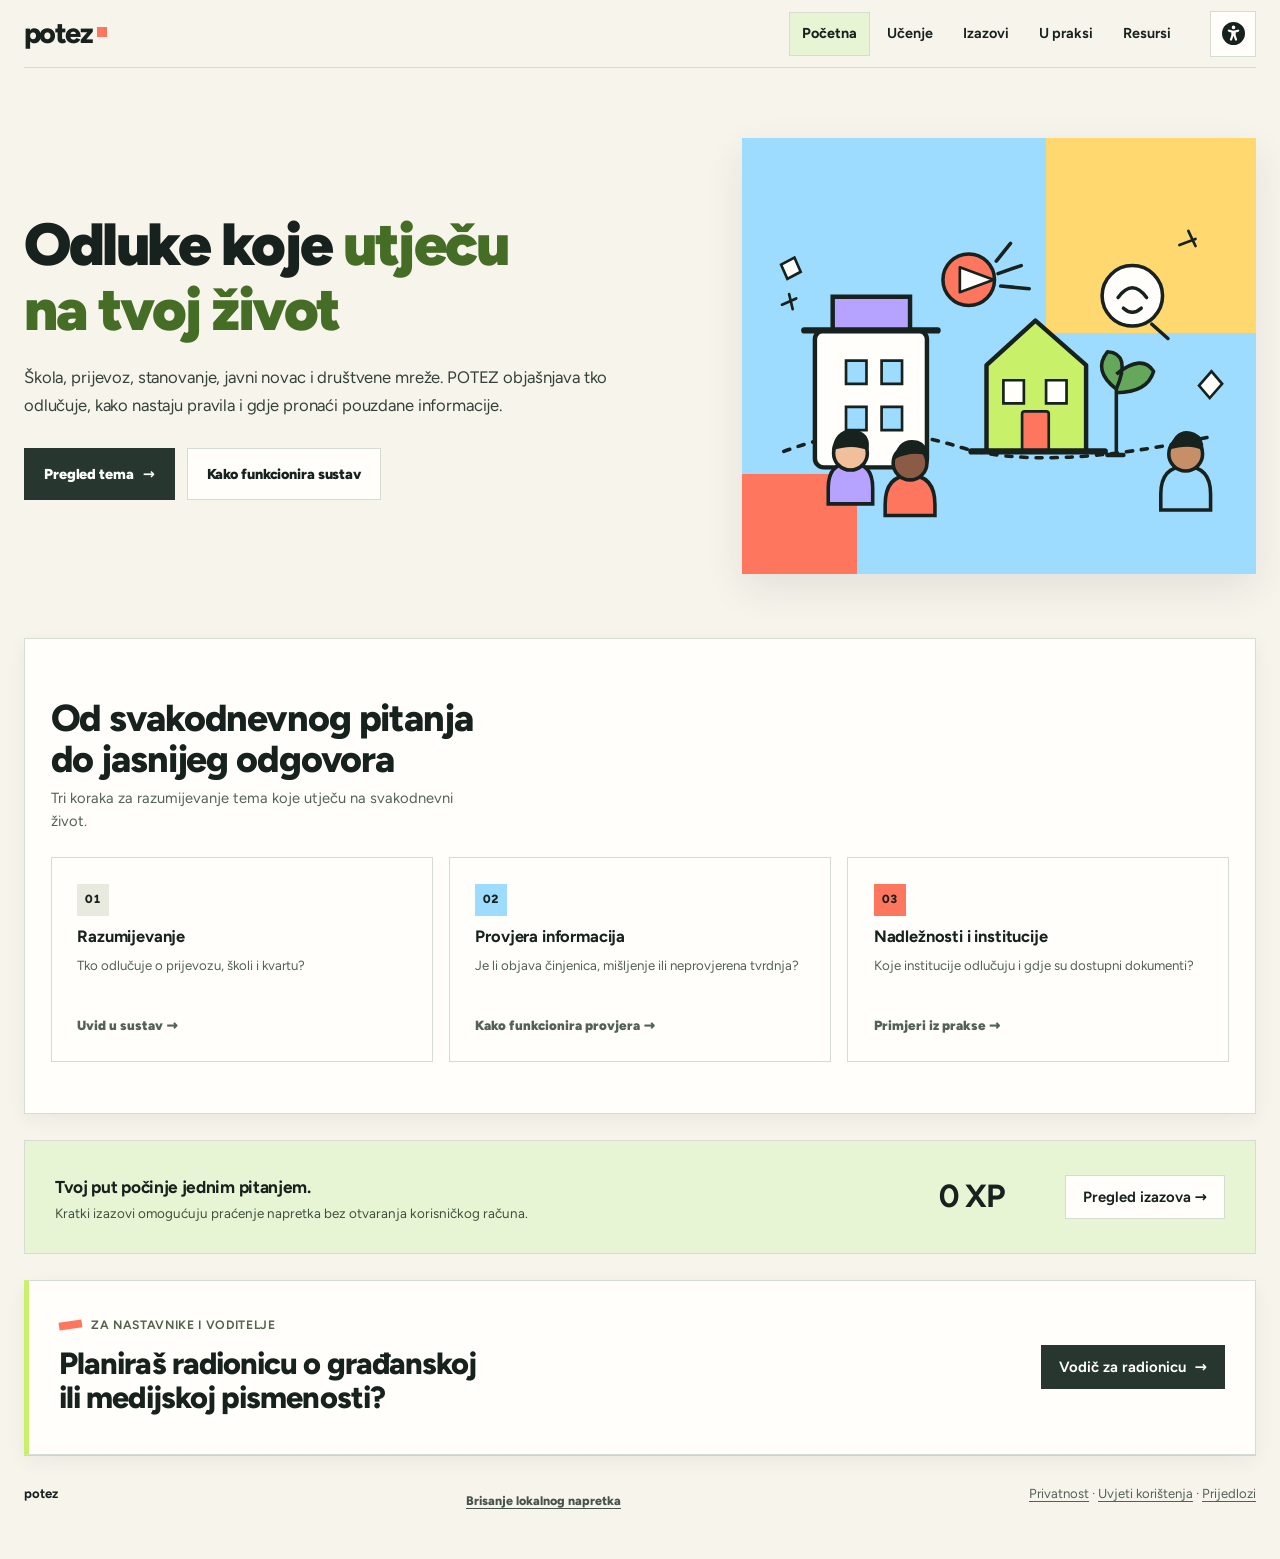
==== commit fdd3b24b: "Update index.html" ====
--- a/index.html
+++ b/index.html
@@ -320,20 +320,52 @@
       <div class="stat"><strong>11,1 %</strong><span>učenika završnih razreda srednjih škola sudjelovalo je u prosvjedu (2026.)</span></div>
     </section>
 </details>
+
 <section class="section participation-explainer" id="izazov" aria-labelledby="participationTitle">
   <div class="section-head">
-    <div><h2 id="participationTitle">Što znači sudjelovati u društvenim i političkim odlukama?</h2></div>
-    <p class="section-intro">Sudjelovanje nije rezervirano za izbore, stranke ili političke funkcije. Može početi od sasvim konkretnog problema u školi, kvartu ili gradu.</p>
-  </div>
+    <div>
+      <h2 id="participationTitle">Što znači sudjelovati u društvenim i političkim odlukama?</h2>
+    </div>
+    <p class="section-intro">
+      Sudjelovanje nije rezervirano za izbore, stranke ili političke funkcije.
+      Može početi od sasvim konkretnog problema u školi, kvartu ili gradu.
+    </p>
+  </div>
+
   <div class="participation-copy">
-    <p><strong>Politička participacija</strong> obuhvaća postupke kojima ljudi pokušavaju utjecati na javne odluke, vlast ili raspodjelu zajedničkih resursa. Može biti formalna, poput glasanja, ili neformalna, poput peticije, javnog zagovaranja i sudjelovanja u raspravi.</p>
-    <p><strong>Građansko sudjelovanje</strong> širi je pojam: uključuje i zajedničko rješavanje problema, volontiranje, solidarnost i brigu za zajednicu. Ti se oblici mogu preklapati, ali nisu svi automatski politički.</p>
-    <p><strong>Politička apatija</strong> obično označava slab interes ili povlačenje iz političkog života. Ipak, izostanak s izbora ili prosvjeda sam po sebi ne dokazuje apatiju: treba pogledati različite oblike djelovanja, prepreke sudjelovanju i kontekst.</p>
-  </div>
-  <div class="participation-examples" aria-label="Primjeri različitih oblika sudjelovanja">
-    <span>Glasanje i kandidiranje</span><span>Peticije i javna savjetovanja</span><span>Prosvjedi i kampanje</span><span>Praćenje javnih odluka</span><span>Volontiranje i inicijative</span>
-  </div>
-</section>
+    <p>
+      <strong>Politička participacija</strong> obuhvaća načine na koje ljudi
+      nastoje utjecati na javne odluke, djelovanje vlasti i raspodjelu
+      zajedničkih resursa. Može biti formalna, poput glasanja, ili neformalna,
+      poput potpisivanja peticija i sudjelovanja u javnim raspravama.
+    </p>
+    <p>
+      <strong>Građansko sudjelovanje</strong> širi je pojam koji uključuje
+      zajedničko rješavanje problema, volontiranje, solidarnost i brigu
+      za zajednicu. Može se preklapati s političkom participacijom, ali
+      ne mora nužno uključivati utjecaj na političke odluke.
+    </p>
+    <p>
+      <strong>Politička apatija</strong> označava slab interes za politiku
+      ili povlačenje iz političkog života. Međutim, nesudjelovanje u izborima
+      ili prosvjedima samo po sebi ne znači da je netko apatičan.
+      Važno je uzeti u obzir različite oblike sudjelovanja i prepreke
+      s kojima se ljudi suočavaju.
+    </p>
+  </div>
+
+  <div class="participation-examples">
+    <h3>Kako sudjelovanje izgleda u praksi?</h3>
+    <ul aria-label="Primjeri političkog i građanskog sudjelovanja">
+      <li>Glasanje i kandidiranje na izborima</li>
+      <li>Potpisivanje peticija i javna savjetovanja</li>
+      <li>Prosvjedi, kampanje i javno zagovaranje</li>
+      <li>Praćenje rada institucija i javnih odluka</li>
+      <li>Volontiranje i pokretanje lokalnih inicijativa</li>
+    </ul>
+  </div>
+</section>
+
 <section class="section" id="provjera">
       <div class="section-head">
         <div><h2>Provjeri prije dijeljenja</h2></div>
--- a/assets/polish.css
+++ b/assets/polish.css
@@ -614,3 +614,6 @@
 @media(prefers-reduced-motion:reduce){
   .topline{backdrop-filter:none}
 }
+
+/* Font Awesome Free universal-access SVG is rendered locally; no remote icon font is loaded. */
+.accessibility-menu>summary .accessibility-icon{width:23px;height:23px;fill:currentColor;stroke:none}
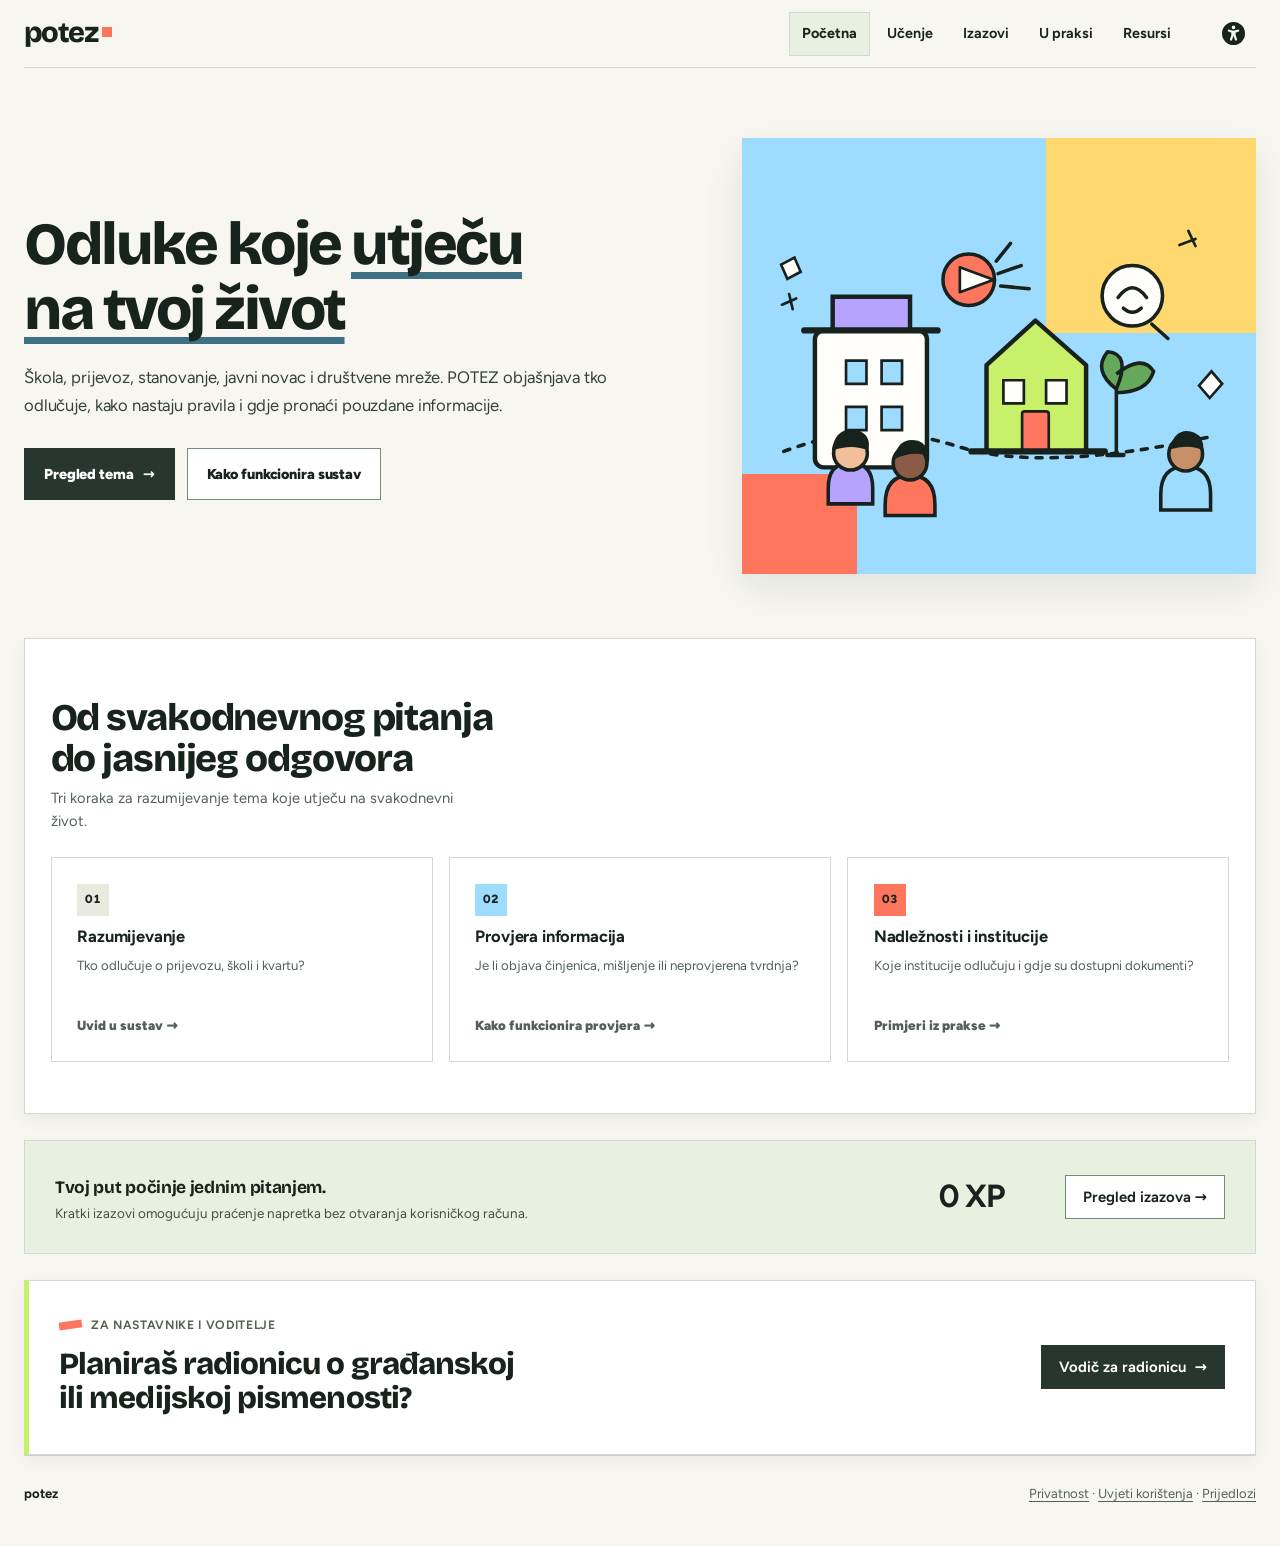
==== commit 716a033a: "Prepare public production release and simplify progress controls" ====
--- a/index.html
+++ b/index.html
@@ -54,10 +54,11 @@
       <button class="mobile-menu-backdrop" type="button" aria-label="Zatvaranje izbornika"></button>
       <div class="mobile-menu-panel" id="mobileMenuPanel" role="dialog" aria-modal="true" aria-label="Glavni izbornik">
         <div class="mobile-menu-heading">
-
-          
-          <button class="mobile-menu-close" type="button" aria-label="Zatvaranje izbornika"><svg viewBox="0 0 24 24" aria-hidden="true"><path d="m6 6 12 12M18 6 6 18"/></svg></button>
-
+          <div class="mobile-menu-heading-copy">
+            <strong>Izbornik</strong>
+            <span>Odaberi područje POTEZA</span>
+          </div>
+          <button class="mobile-menu-close" type="button" aria-label="Zatvori izbornik"><svg viewBox="0 0 24 24" aria-hidden="true"><path d="m6 6 12 12M18 6 6 18"/></svg></button>
         </div>
         <nav class="mobile-menu-links" aria-label="Glavna navigacija na mobitelu">
           <a href="#top" data-app-route="home">
@@ -162,7 +163,7 @@
         <a class="home-step-card" href="#djeluj"><span class="home-step-icon" aria-hidden="true">03</span><strong>Nadležnosti i institucije</strong><span>Koje institucije odlučuju i gdje su dostupni dokumenti?</span><span class="home-step-link">Primjeri iz prakse →</span></a>
       </div>
     </section>
-    <section class="home-progress" aria-label="Tvoj lokalni napredak">
+    <section class="home-progress" aria-label="Tvoj napredak">
       <div><h3 id="homeProgressTitle">Napredak počinje prvim izazovom</h3><p id="homeProgressDescription">Pregled dovršenih aktivnosti i novih situacija.</p></div>
       <div class="home-progress-score"><strong id="homeXp">0 XP</strong></div>
       <a class="btn btn-light" href="#igraj">Pregled izazova →</a>
@@ -951,6 +952,105 @@
             </div>
           </details>
         </div>
+        <section class="facilitator-resources" aria-labelledby="facilitatorResourcesTitle">
+          <div class="facilitator-resources-heading">
+            <div>
+              <span class="facilitator-kicker">ODABRANI IZVORI I ALATI</span>
+              <h3 id="facilitatorResourcesTitle">Materijali za pripremu i provedbu</h3>
+              <p>Odabrani priručnici, nastavne aktivnosti i alati koje možeš upotrijebiti uz POTEZ ili samostalno.</p>
+            </div>
+          </div>
+
+          <div class="facilitator-resource-group">
+            <h4>Građanska i medijska pismenost</h4>
+            <div class="link-grid">
+              <a class="link-card" href="https://www.medijskapismenost.hr/obrazovni-materijali-za-preuzimanje/" target="_blank" rel="noopener">
+                <svg class="resource-icon" viewBox="0 0 24 24" aria-hidden="true"><path d="M4 4h16v16H4zM8 8h8M8 12h8M8 16h5"/></svg>
+                <strong>Medijska pismenost – obrazovni materijali</strong>
+                <span>Hrvatski priručnici, videolekcije, kvizovi i radni materijali za radionice, uključujući sadržaje o umjetnoj inteligenciji.</span>
+                <span class="go">Otvori materijale ↗</span>
+              </a>
+              <a class="link-card" href="https://gong.hr/media/uploads/goo_prirucnik_za_nastavnike_web.pdf" target="_blank" rel="noopener">
+                <svg class="resource-icon" viewBox="0 0 24 24" aria-hidden="true"><path d="M6 3h9l4 4v14H6zM15 3v5h4M9 12h7M9 16h7"/></svg>
+                <strong>GONG – priručnik za građanski odgoj</strong>
+                <span>Prijedlozi nastavnih aktivnosti o demokraciji, građanstvu i ljudskim pravima, s opisima metoda i trajanja.</span>
+                <span class="go">Otvori priručnik ↗</span>
+              </a>
+              <a class="link-card" href="https://learning-corner.learning.europa.eu/learning-materials/democracy-toolkit_en" target="_blank" rel="noopener">
+                <svg class="resource-icon" viewBox="0 0 24 24" aria-hidden="true"><path d="M3 8h18M5 8v11M10 8v11M14 8v11M19 8v11M2 20h20M12 3 2 7h20z"/></svg>
+                <strong>EU Democracy Toolkit</strong>
+                <span>Aktivnosti za dob 12–18 godina: prepoznavanje dezinformacija, prava građana i osmišljavanje inicijativa.</span>
+                <span class="go">Otvori alat za nastavu ↗</span>
+              </a>
+            </div>
+          </div>
+
+          <div class="facilitator-resource-group">
+            <h4>Umjetna inteligencija, algoritmi i dezinformacije</h4>
+            <div class="link-grid">
+              <a class="link-card" href="https://www.medijskapismenost.hr/prirucnik-za-uvodenje-algoritamske-pismenosti-u-nastavu/" target="_blank" rel="noopener">
+                <svg class="resource-icon" viewBox="0 0 24 24" aria-hidden="true"><rect x="4" y="4" width="16" height="16" rx="2"/><path d="M8 9h8M8 13h5M8 17h8M2 8h2M2 16h2M20 8h2M20 16h2"/></svg>
+                <strong>ALGOWATCH – algoritamska pismenost</strong>
+                <span>Priručnik, okvir kompetencija, prezentacija, kvizovi i druge aktivnosti za rad o algoritmima i umjetnoj inteligenciji.</span>
+                <span class="go">Pogledaj materijale ↗</span>
+              </a>
+              <a class="link-card" href="https://www.unesco.org/en/articles/ai-answers-you-decide-unesco-launches-new-media-and-information-literacy-curriculum" target="_blank" rel="noopener">
+                <svg class="resource-icon" viewBox="0 0 24 24" aria-hidden="true"><path d="M12 3v18M5 7h14M7 7l-4 8h8L7 7ZM17 7l-4 8h8l-4-8Z"/></svg>
+                <strong>UNESCO – AI Answers. You Decide.</strong>
+                <span>Novi vodič za kritičko razumijevanje AI-ja, medija, algoritama, pristranosti, znanja i ljudskih prava.</span>
+                <span class="go">Otvori vodič ↗</span>
+              </a>
+              <a class="link-card" href="https://education.ec.europa.eu/whats-new/news/new-ai-literacy-framework-helps-schools-prepare-learners-for-the-age-of-artificial-intelligence" target="_blank" rel="noopener">
+                <svg class="resource-icon" viewBox="0 0 24 24" aria-hidden="true"><path d="M4 19V5M4 19h16M8 15l3-4 3 2 5-7"/></svg>
+                <strong>EU/OECD – okvir AI pismenosti</strong>
+                <span>Okvir kompetencija i primjeri aktivnosti za uključivanje AI pismenosti u osnovnoškolsko i srednjoškolsko obrazovanje.</span>
+                <span class="go">Pogledaj okvir ↗</span>
+              </a>
+              <a class="link-card" href="https://education.ec.europa.eu/document/updated-guidelines-for-teachers-and-educators-on-tackling-disinformation-and-promoting-digital-literacy-through-education-and-training" target="_blank" rel="noopener">
+                <svg class="resource-icon" viewBox="0 0 24 24" aria-hidden="true"><path d="M12 3 20 7v5c0 5-3.5 8-8 9-4.5-1-8-4-8-9V7z"/><path d="m8 12 2.5 2.5L16 9"/></svg>
+                <strong>Europska komisija – smjernice za nastavnike</strong>
+                <span>Ažurirane smjernice iz 2026. o dezinformacijama, generativnom AI-ju, influencerima i praktičnim nastavnim aktivnostima.</span>
+                <span class="go">Otvori smjernice ↗</span>
+              </a>
+            </div>
+          </div>
+
+          <div class="facilitator-resource-group">
+            <h4>AI alati za pripremu radionica</h4>
+            <div class="link-grid">
+              <a class="link-card" href="https://chatgpt.com/" target="_blank" rel="noopener">
+                <svg class="resource-icon" viewBox="0 0 24 24" aria-hidden="true"><path d="M12 3a4 4 0 0 0-3.5 2.1 4 4 0 0 0-3 6.8 4 4 0 0 0 2 6.2 4 4 0 0 0 7 1.8 4 4 0 0 0 5-5.6 4 4 0 0 0-.5-6.8A4 4 0 0 0 12 3Z"/><path d="m8 8 8 8m0-8-8 8"/></svg>
+                <strong>ChatGPT</strong>
+                <span>Za izradu nacrta radionica, prilagodbu pitanja različitim uzrastima i osmišljavanje scenarija za raspravu.</span>
+                <span class="go">Otvori alat ↗</span>
+              </a>
+              <a class="link-card" href="https://notebooklm.google.com/" target="_blank" rel="noopener">
+                <svg class="resource-icon" viewBox="0 0 24 24" aria-hidden="true"><path d="M5 3h14v18H5zM8 7h8M8 11h8M8 15h5"/></svg>
+                <strong>Google NotebookLM</strong>
+                <span>Za rad s vlastitim skupom dokumenata, sažetke i pitanja vezana uz izvore koje nastavnik sam odabere.</span>
+                <span class="go">Otvori alat ↗</span>
+              </a>
+            </div>
+            <p class="facilitator-resource-note"><strong>Važno:</strong> AI alati mogu pogriješiti, izmisliti izvor ili pojednostaviti temu. Koristi ih kao pomoć pri pripremi, a činjenice, poveznice i pravne informacije provjeri neovisno. Ne unosi osobne, osjetljive ili prepoznatljive podatke učenika i njihovih radova. Prije korištenja s učenicima provjeri dobne uvjete alata i pravila svoje ustanove.</p>
+          </div>
+        </section>
+
+        <section class="facilitator-partnership" aria-labelledby="facilitatorPartnershipTitle">
+          <span class="facilitator-kicker">OTVORENO ZA SURADNJU</span>
+          <h3 id="facilitatorPartnershipTitle">Želiš uključiti POTEZ u program škole ili organizacije?</h3>
+          <p>Javno dostupnu platformu možete besplatno koristiti u nastavi, na radionicama i u neprofitnim edukativnim programima. Nije potrebna registracija ni poseban korisnički račun.</p>
+          <div class="facilitator-partnership-options">
+            <div><strong>Samostalno korištenje</strong><span>Uključite POTEZ u postojeću aktivnost, prikažite ga grupi ili sudionicima pošaljite poveznicu.</span></div>
+            <div><strong>Radionica uz suradnju</strong><span>Zajedno možemo osmisliti ili provesti radionicu prema dobi, temama i ciljevima vaše grupe.</span></div>
+            <div><strong>Razvoj i evaluacija</strong><span>Moguća je suradnja na novim sadržajima, istraživanju učinka i uključivanju POTEZA u širi projekt.</span></div>
+          </div>
+          <p class="facilitator-partnership-note">POTEZ ostaje neovisna i nepartijska inicijativa. Suradnja ne znači automatsko pokroviteljstvo ni uredničku kontrolu partnera; izvori financiranja i partnerske uloge trebaju biti jasno navedeni.</p>
+          <div class="facilitator-partnership-links">
+            <a href="https://github.com/romansimunovic/Potez/blob/main/docs/PARTNERSHIP_GUIDE.md" target="_blank" rel="noopener">Pročitaj okvir suradnje ↗</a>
+            <a href="https://hr.linkedin.com/in/roman-simunovic" target="_blank" rel="noopener">Javi se autoru na LinkedInu ↗</a>
+            <a href="https://github.com/romansimunovic" target="_blank" rel="noopener">GitHub profil ↗</a>
+          </div>
+        </section>
       </div>
     </details>
 
@@ -993,7 +1093,7 @@
 </section>
   </main>
 
-  <footer class="footer"><div><strong>potez</strong></div><div><button class="reset" id="clearProgress">Brisanje lokalnog napretka</button></div><div><a href="/privacy.html">Privatnost</a> · <a href="/uvjeti.html">Uvjeti korištenja</a> · <a href="#povratne">Prijedlozi</a></div></footer>
+  <footer class="footer"><div><strong>potez</strong></div><div><a href="/privacy.html">Privatnost</a> · <a href="/uvjeti.html">Uvjeti korištenja</a> · <a href="#povratne">Prijedlozi</a></div></footer>
 </div>
 
 <div class="toast" id="toast" role="status" aria-live="polite"></div>
--- a/assets/polish.css
+++ b/assets/polish.css
@@ -454,10 +454,9 @@
 @media(max-width:1100px){
   .topline{flex-direction:row;align-items:center;gap:12px}
   .nav{display:none!important}
-  .mobile-menu{display:block}
-  .brand{order:0;margin-right:auto}
-  .accessibility-menu{order:1}
-  .mobile-menu{order:2}
+  .mobile-menu{display:block;order:0;margin-left:0}
+  .brand{order:1;margin-right:auto}
+  .accessibility-menu{order:2;margin-left:0}
   .hero{grid-template-columns:minmax(0,1fr) minmax(280px,.85fr)}
 }
 @media(max-width:760px){
@@ -617,3 +616,694 @@
 
 /* Font Awesome Free universal-access SVG is rendered locally; no remote icon font is loaded. */
 .accessibility-menu>summary .accessibility-icon{width:23px;height:23px;fill:currentColor;stroke:none}
+
+
+/* Stable mobile navigation drawer and educator resources. */
+@media(max-width:1100px){
+  body.menu-open .topline{z-index:1003}
+  .mobile-menu[open]{z-index:1004}
+  .mobile-menu[open] .mobile-menu-backdrop{
+    position:fixed;inset:0;z-index:1001;display:block;
+    width:100vw;height:100vh;height:100dvh;max-width:none;
+    margin:0;padding:0;border:0;border-radius:0;
+    appearance:none;background:rgba(14,22,17,.52);
+  }
+  .mobile-menu[open] .mobile-menu-panel{
+    position:fixed;inset:0 0 0 auto;z-index:1002;
+    display:flex;flex-direction:column;align-items:stretch;justify-content:flex-start;
+    gap:22px;width:min(88vw,380px);height:100vh;height:100dvh;max-height:none;
+    margin:0;padding:calc(20px + env(safe-area-inset-top)) 20px calc(22px + env(safe-area-inset-bottom));
+    overflow-x:hidden;overflow-y:auto;overscroll-behavior:contain;
+    -webkit-overflow-scrolling:touch;
+    border:0;border-left:1px solid var(--line);border-radius:0;
+    background:var(--surface);color:var(--ink);
+    box-shadow:-18px 0 54px rgba(0,0,0,.18);
+    animation:potez-drawer-in .2s ease-out both;
+  }
+  .mobile-menu-heading{
+    display:flex;flex:0 0 auto;align-items:center;justify-content:space-between;
+    gap:14px;margin:0;padding:0 0 17px;border-bottom:1px solid var(--line);
+  }
+  .mobile-menu-heading-copy{display:grid;gap:3px;min-width:0}
+  .mobile-menu-heading-copy strong{font-size:1.12rem;font-weight:750;letter-spacing:0}
+  .mobile-menu-heading-copy span{color:var(--muted);font-size:.8rem;line-height:1.4}
+  .mobile-menu-close{
+    display:grid;flex:0 0 44px;place-items:center;width:44px;height:44px;min-height:44px;
+    margin:0;padding:0;border:1px solid var(--line);border-radius:9px;
+    background:var(--paper);color:var(--ink);cursor:pointer;
+  }
+  .mobile-menu-close svg{width:20px;height:20px;fill:none;stroke:currentColor;stroke-width:1.8;stroke-linecap:round}
+  .mobile-menu-links{display:grid;align-content:start;gap:9px;width:100%;min-width:0}
+  .mobile-menu-links a{
+    display:grid;grid-template-columns:40px minmax(0,1fr);align-items:center;
+    gap:12px;width:100%;min-width:0;min-height:60px;margin:0;padding:11px 12px;
+    border:1px solid transparent;border-radius:10px;background:transparent;
+    color:var(--ink);text-decoration:none;
+  }
+  .mobile-menu-links a>svg{width:22px;height:22px}
+  .mobile-menu-links a>span{display:flex;align-items:center;min-width:0}
+  .mobile-menu-links strong{font-size:.98rem;font-weight:700;line-height:1.35;overflow-wrap:anywhere}
+  .mobile-menu-links a[aria-current="page"]{
+    border-color:var(--line);background:var(--green-soft);color:var(--ink);
+    box-shadow:inset 3px 0 0 var(--green-deep);
+  }
+}
+@media(max-width:420px){
+  .mobile-menu[open] .mobile-menu-panel{width:min(90vw,360px);padding-inline:17px}
+}
+@media(prefers-reduced-motion:reduce){
+  .mobile-menu[open] .mobile-menu-panel{animation:none}
+}
+.facilitator-resources{display:grid;gap:25px;margin:30px 0 8px;padding-top:25px;border-top:1px solid var(--line)}
+.facilitator-resources-heading h3{margin:8px 0;font-size:clamp(1.35rem,2.5vw,1.8rem);line-height:1.2}
+.facilitator-resources-heading p{max-width:66ch;margin:0;color:var(--muted);font-size:.88rem}
+.facilitator-resource-group{display:grid;gap:12px;min-width:0}
+.facilitator-resource-group h4{margin:0;font-size:1.05rem;font-weight:750;line-height:1.3}
+.facilitator-resource-group .link-grid{grid-template-columns:repeat(3,minmax(0,1fr));gap:11px}
+.facilitator-resource-group .link-card{min-height:190px;padding:17px}
+.facilitator-resource-group .link-card strong{line-height:1.35}
+.facilitator-resource-note{max-width:82ch;margin:0;padding:13px 15px;border-left:3px solid var(--green-deep);background:var(--paper);color:var(--muted);font-size:.82rem;line-height:1.55}
+.facilitator-partnership{display:grid;gap:14px;margin-top:30px;padding:22px;border:1px solid var(--line);border-radius:14px;background:var(--paper)}
+.facilitator-partnership h3{max-width:34ch;margin:0;font-size:clamp(1.3rem,2.5vw,1.8rem);line-height:1.2}
+.facilitator-partnership>p{max-width:76ch;margin:0;color:var(--text);font-size:.9rem;line-height:1.6}
+.facilitator-partnership-options{display:grid;grid-template-columns:repeat(3,minmax(0,1fr));gap:10px}
+.facilitator-partnership-options>div{display:grid;align-content:start;gap:5px;min-width:0;padding:13px;border:1px solid var(--line);border-radius:10px;background:var(--surface)}
+.facilitator-partnership-options strong{font-size:.87rem}
+.facilitator-partnership-options span{color:var(--muted);font-size:.79rem;line-height:1.5}
+.facilitator-partnership .facilitator-partnership-note{padding-top:11px;border-top:1px solid var(--line);font-size:.8rem}
+.facilitator-partnership .btn{justify-self:start}
+.facilitator-partnership-links{display:flex;flex-wrap:wrap;align-items:center;gap:10px 18px}
+.facilitator-partnership-links a{font-size:.82rem;font-weight:700;text-underline-offset:3px;color:var(--green-deep)}
+html[data-theme="dark"] .facilitator-partnership-links a{color:#c8f169}
+@media(max-width:650px){.facilitator-partnership-links{display:grid;gap:11px}}
+html[data-theme="dark"] .facilitator-resources{border-color:#526158}
+html[data-theme="dark"] .facilitator-resources-heading p,
+html[data-theme="dark"] .facilitator-resource-note,
+html[data-theme="dark"] .facilitator-partnership>p{color:#d0dbd3}
+html[data-theme="dark"] .facilitator-resource-group h4,
+html[data-theme="dark"] .facilitator-resources-heading h3,
+html[data-theme="dark"] .facilitator-partnership h3{color:#f0eadf}
+html[data-theme="dark"] .facilitator-resource-note{background:#202b24;border-left-color:#c8f169}
+html[data-theme="dark"] .facilitator-partnership{background:#18221c;border-color:#526158}
+html[data-theme="dark"] .facilitator-partnership-options>div{background:#202b24;border-color:#526158}
+html[data-theme="dark"] .facilitator-partnership-options span{color:#c7d3ca}
+html[data-theme="dark"] .mobile-menu-heading-copy span{color:#c7d3ca}
+html[data-theme="dark"] .mobile-menu-close{background:#202b24;border-color:#526158;color:#f7f4ec}
+@media(max-width:920px){
+  .facilitator-resource-group .link-grid{grid-template-columns:repeat(2,minmax(0,1fr))}
+}
+@media(max-width:650px){
+  .facilitator-resources{gap:21px;margin-top:24px;padding-top:20px}
+  .facilitator-resource-group .link-grid{grid-template-columns:1fr;gap:8px}
+  .facilitator-resource-group .link-card{min-height:0;padding:14px}
+  .facilitator-partnership{padding:17px}
+  .facilitator-partnership-options{grid-template-columns:1fr;gap:8px}
+  .facilitator-partnership .btn{width:100%}
+}
+
+
+/* POTEZ theme tokens: semantic roles stay stable while each theme gets its own tested values. */
+:root{
+  --paper:#f7f6f1;--surface:#ffffff;--surface-raised:#f0f2ed;--surface-inset:#e8ece6;
+  --ink:#18231d;--text:#29372f;--muted:#526158;--subtle:#65736a;--line:#d1d9d1;
+  --green-deep:#365a1e;--green-soft:#e8f1df;--accent:#315f78;--accent-soft:#e5eef3;
+  --accent-mark:#3e7186;--focus:#1558a6;--selection-bg:#dce8f2;--selection-text:#172c3a;
+}
+html[data-theme="dark"]{
+  color-scheme:dark;
+  --paper:#101613;--surface:#18221d;--surface-raised:#222e27;--surface-inset:#29372f;
+  --ink:#f3f6f1;--text:#e2eae3;--muted:#c4d0c7;--subtle:#b1beb5;--line:#526158;
+  --green-deep:#c0df98;--green-soft:#263b2b;--accent:#b8dce8;--accent-soft:#253b44;
+  --accent-mark:#a9d6e4;--focus:#a9d6ff;--selection-bg:#30495a;--selection-text:#f5f8fb;
+}
+body{background:var(--paper);color:var(--ink)}
+::selection{background:var(--selection-bg);color:var(--selection-text)}
+:where(a,button,input,select,textarea,summary,[tabindex]):focus-visible{outline:3px solid var(--focus);outline-offset:3px}
+:where(button,a,input,select,textarea){touch-action:manipulation}
+
+/* Wordmark is home; accessibility and navigation controls sit to its right. */
+@media(max-width:1100px){
+  .topline{display:grid;grid-template-columns:minmax(0,1fr) auto auto;align-items:center;justify-content:initial;gap:clamp(10px,2.5vw,18px)}
+  .brand{grid-column:1;grid-row:1;justify-self:start;order:0;margin:0}
+  .accessibility-menu{grid-column:2;grid-row:1;justify-self:end;order:1;margin:0}
+  .mobile-menu{grid-column:3;grid-row:1;justify-self:end;order:2;margin:0;display:block}
+  .nav{display:none!important}
+  .mobile-menu>summary,.accessibility-menu>summary{display:grid;place-items:center;width:44px;height:44px;min-height:44px;padding:0;border:0!important;border-radius:0!important;background:transparent!important;box-shadow:none!important;color:var(--ink)!important}
+  .mobile-menu-trigger-icon{width:24px;height:24px}
+  .accessibility-menu>summary .accessibility-icon{width:24px;height:24px}
+  .mobile-menu-heading{justify-content:space-between}
+}
+@media(max-width:420px){
+  .topline{grid-template-columns:minmax(0,1fr) auto auto;gap:8px}
+  .brand{font-size:1.52rem}
+  .mobile-menu>summary,.accessibility-menu>summary{width:42px;height:42px;min-height:42px}
+}
+
+/* Icon-only controls: no decorative tiles. Keep visible keyboard focus. */
+.mobile-menu>summary,.accessibility-menu>summary{
+  border:0!important;border-radius:0!important;background:transparent!important;box-shadow:none!important;color:var(--ink)!important;
+}
+.mobile-menu>summary:hover,.accessibility-menu>summary:hover{background:transparent!important;opacity:.72}
+.mobile-menu-close{border:0!important;border-radius:0!important;background:transparent!important;box-shadow:none!important;color:var(--ink)!important}
+html[data-theme="dark"] .mobile-menu>summary,
+html[data-theme="dark"] .accessibility-menu>summary,
+html[data-theme="dark"] .mobile-menu-close{border:0!important;background:transparent!important;color:var(--ink)!important}
+.mobile-menu-close:hover{background:transparent!important;opacity:.72}
+
+/* Consistent readable cards and controls in both themes. */
+.step{background:var(--surface-raised);color:var(--ink);border-color:var(--line)}
+.step b{color:var(--accent);font-weight:800}
+.step strong{color:var(--ink)}
+.step span{color:var(--muted)}
+.panel.blue,.panel.coral,.panel.mint,.panel.yellow,.panel.lilac{color:var(--ink)}
+.panel.blue .step,.panel.coral .step,.panel.mint .step,.panel.yellow .step,.panel.lilac .step{background:var(--surface-raised);color:var(--ink);border-color:var(--line)}
+.choice,.daily-choice{background:var(--surface);color:var(--ink);border-color:var(--line)}
+.choice .key,.daily-choice .key{color:var(--muted)}
+.feedback,.daily-feedback{background:var(--surface-raised);color:var(--text);border:1px solid var(--line)}
+.resource-links a{background:var(--surface);color:var(--ink);border-color:var(--line)}
+.learning-filter{color:var(--ink)}
+.learning-filter[aria-pressed="true"]{background:var(--accent-soft);color:var(--ink);border-color:var(--accent)}
+.learning-filter-count{color:inherit}
+.learning-reset{color:var(--accent)}
+.learning-topic-label{background:var(--accent-soft);color:var(--accent);border-color:var(--line)}
+.learning-intro-note{background:var(--accent-soft);color:var(--accent);border-color:var(--line)}
+.facilitator-resource-note{background:var(--surface-raised);color:var(--muted);border-left-color:var(--accent)}
+.facilitator-partnership{background:var(--surface-raised);color:var(--ink)}
+.facilitator-partnership-options>div{background:var(--surface);color:var(--ink)}
+.facilitator-partnership-options span{color:var(--muted)}
+html[data-theme="dark"] .step,
+html[data-theme="dark"] .panel.blue .step,
+html[data-theme="dark"] .panel.coral .step,
+html[data-theme="dark"] .panel.mint .step,
+html[data-theme="dark"] .panel.yellow .step,
+html[data-theme="dark"] .panel.lilac .step{background:#222e27!important;color:#f3f6f1!important;border-color:#526158!important}
+html[data-theme="dark"] .step b{color:#b8dce8!important}
+html[data-theme="dark"] .step strong{color:#f3f6f1!important}
+html[data-theme="dark"] .step span{color:#c4d0c7!important}
+html[data-theme="dark"] .panel.blue,
+html[data-theme="dark"] .panel.coral,
+html[data-theme="dark"] .panel.mint,
+html[data-theme="dark"] .panel.yellow,
+html[data-theme="dark"] .panel.lilac{color:#f3f6f1}
+html[data-theme="dark"] .panel.blue h3,
+html[data-theme="dark"] .panel.coral h3,
+html[data-theme="dark"] .panel.mint h3,
+html[data-theme="dark"] .panel.yellow h3,
+html[data-theme="dark"] .panel.lilac h3{color:#f3f6f1}
+html[data-theme="dark"] .panel.blue p,
+html[data-theme="dark"] .panel.coral p,
+html[data-theme="dark"] .panel.mint p,
+html[data-theme="dark"] .panel.yellow p,
+html[data-theme="dark"] .panel.lilac p{color:#c4d0c7}
+html[data-theme="dark"] .choice,html[data-theme="dark"] .daily-choice{background:#18221d!important;color:#f3f6f1!important;border-color:#65766a!important}
+html[data-theme="dark"] .choice .key,html[data-theme="dark"] .daily-choice .key{color:#c4d0c7!important}
+html[data-theme="dark"] .feedback,html[data-theme="dark"] .daily-feedback{background:#222e27!important;color:#e2eae3!important;border-color:#526158!important}
+html[data-theme="dark"] .feedback *,html[data-theme="dark"] .daily-feedback *{color:inherit}
+html[data-theme="dark"] .resource-links a{background:#18221d!important;color:#e2eae3!important;border-color:#65766a!important}
+html[data-theme="dark"] .resource-links a:hover{background:#253b44!important;color:#f3f6f1!important;border-color:#a9d6e4!important}
+html[data-theme="dark"] .learning-filter[aria-pressed="true"]{background:#253b44!important;color:#f3f6f1!important;border-color:#a9d6e4!important}
+html[data-theme="dark"] .learning-topic-label,html[data-theme="dark"] .learning-intro-note{background:#253b44!important;color:#b8dce8!important;border-color:#526b76!important}
+html[data-theme="dark"] .learning-reset{color:#b8dce8!important}
+html[data-theme="dark"] .facilitator-resource-note{background:#222e27!important;color:#c4d0c7!important;border-left-color:#a9d6e4!important}
+html[data-theme="dark"] .facilitator-partnership{background:#18221d!important;color:#f3f6f1!important;border-color:#526158!important}
+html[data-theme="dark"] .facilitator-partnership-options>div{background:#222e27!important;color:#f3f6f1!important;border-color:#526158!important}
+html[data-theme="dark"] .facilitator-partnership-options span{color:#c4d0c7!important}
+
+/* Replace green headline lettering with a restrained underline accent. */
+h1 .highlight{color:var(--ink)!important;text-decoration:underline;text-decoration-color:var(--accent-mark);text-decoration-thickness:.12em;text-underline-offset:.13em;text-decoration-skip-ink:none}
+h1 .highlight::after{display:none!important}
+html[data-theme="dark"] h1 .highlight{color:#f3f6f1!important}
+
+/* Button variants pair their surface with an intentional foreground. */
+.btn-dark{background:#18231d;color:#fff}
+.btn-light{background:#fff;color:#18231d;border-color:#d1d9d1}
+.btn-green{background:#c8f169;color:#14200f}
+html[data-theme="dark"] .btn-dark{background:#f3f6f1!important;color:#101713!important;border-color:#f3f6f1!important}
+html[data-theme="dark"] .btn-light{background:#26352c!important;color:#f3f6f1!important;border-color:#65766a!important}
+html[data-theme="dark"] .btn-green{background:#d7f49d!important;color:#14200f!important;border-color:#d7f49d!important}
+html[data-theme="dark"] .sound-toggle{background:#26352c;color:#f3f6f1;border-color:#65766a}
+html[data-theme="dark"] .sound-toggle[aria-pressed="false"]{background:transparent;color:#e2eae3;border-color:#65766a}
+
+/* Reduced-motion preferences remain authoritative. */
+html[data-motion="reduce"] .mobile-menu[open] .mobile-menu-panel{animation:none!important}
+html[data-motion="reduce"] .btn,html[data-motion="reduce"] .nav a,html[data-motion="reduce"] .path-card,
+html[data-motion="reduce"] .link-card,html[data-motion="reduce"] .resource-feature,html[data-motion="reduce"] .home-step-card,
+html[data-motion="reduce"] .issue-path-card,html[data-motion="reduce"] .choice,html[data-motion="reduce"] .daily-choice{transition:none!important}
+html[data-motion="reduce"] .path-card:hover,html[data-motion="reduce"] .link-card:hover,html[data-motion="reduce"] .resource-feature:hover,
+html[data-motion="reduce"] .home-step-card:hover,html[data-motion="reduce"] .issue-path-card:hover,
+html[data-motion="reduce"] .btn:hover{transform:none!important;box-shadow:none!important}
+
+
+/* POTEZ design-system completion: semantic scorecard colors, consistent overlays and motion. */
+:root{
+  --font-body:"Figtree",system-ui,-apple-system,"Segoe UI",sans-serif;
+  --font-display:"Bricolage Grotesque","Figtree",system-ui,-apple-system,"Segoe UI",sans-serif;
+
+  --budget-surface:#edf4e8;
+  --budget-border:#768b78;
+  --budget-text:#18231d;
+  --budget-muted:#46584a;
+  --budget-accent:#365a1e;
+  --budget-track:#d7e3d3;
+  --budget-fill:#496f43;
+  --budget-button:#315b3b;
+  --budget-button-text:#ffffff;
+  --budget-button-border:#315b3b;
+  --budget-result-surface:#f7f9f4;
+  --budget-result-text:#29372f;
+  --budget-positive-bg:#deecd8;
+  --budget-positive-text:#274b29;
+  --budget-negative-bg:#f9e8e4;
+  --budget-negative-text:#8b3128;
+
+  --accessibility-panel-surface:#ffffff;
+  --accessibility-panel-text:#18231d;
+  --accessibility-panel-muted:#526158;
+  --accessibility-panel-control:#f0f2ed;
+  --accessibility-panel-selected:#e5eef3;
+  --accessibility-panel-selected-text:#172c3a;
+}
+html[data-theme="dark"]{
+  --budget-surface:#1b2921;
+  --budget-border:#65766a;
+  --budget-text:#f3f6f1;
+  --budget-muted:#c4d0c7;
+  --budget-accent:#c0df98;
+  --budget-track:#3a4b40;
+  --budget-fill:#c0df98;
+  --budget-button:#d7f49d;
+  --budget-button-text:#14200f;
+  --budget-button-border:#d7f49d;
+  --budget-result-surface:#24332a;
+  --budget-result-text:#e2eae3;
+  --budget-positive-bg:#263b2b;
+  --budget-positive-text:#c0df98;
+  --budget-negative-bg:#402521;
+  --budget-negative-text:#ffb6a8;
+
+  --accessibility-panel-surface:#18221d;
+  --accessibility-panel-text:#f3f6f1;
+  --accessibility-panel-muted:#c4d0c7;
+  --accessibility-panel-control:#222e27;
+  --accessibility-panel-selected:#253b44;
+  --accessibility-panel-selected-text:#e2eae3;
+}
+
+/* Figtree carries longer reading; Bricolage Grotesque gives headings a distinct voice. */
+:where(h1,h2,h3,h4){font-family:var(--font-display)}
+.brand{font-family:var(--font-display);font-weight:800}
+body{font-family:var(--font-body);font-optical-sizing:auto}
+
+/* The budget workspace and its scorecard are theme-aware surfaces, not permanent dark cards. */
+#budzet .budget-simulation{
+  background:var(--surface)!important;
+  color:var(--ink);
+  border:1px solid var(--line);
+  box-shadow:var(--shadow-sm);
+}
+#budzet .budget-game-intro{
+  background:var(--surface-raised);
+  color:var(--ink);
+  border:1px solid var(--line);
+}
+#budzet .budget-game-intro p,
+#budzet .budget-game-note{color:var(--muted)}
+#budzet .budget-city-picker{color:var(--text)}
+#budzet .budget-city-picker select{
+  background:var(--surface);
+  color:var(--ink);
+  border-color:var(--line);
+}
+.budget-line{border-color:var(--line)}
+.budget-line label,.budget-line .amount{color:var(--text)}
+.budget-share,.budget-category-info{color:var(--muted)}
+.budget-category-info summary,.budget-method-links a{color:var(--accent)}
+.budget-category-info summary{min-height:40px}
+.budget-line input[type="range"]{accent-color:var(--budget-accent)}
+
+.budget-total{
+  position:sticky;
+  top:88px;
+  display:flex;
+  flex-direction:column;
+  align-items:stretch;
+  background:var(--budget-surface)!important;
+  color:var(--budget-text)!important;
+  border:1px solid var(--budget-border)!important;
+  border-radius:18px;
+  box-shadow:var(--shadow-sm);
+  transition:background-color var(--t-base) ease,border-color var(--t-base) ease,box-shadow var(--t-base) ease;
+}
+.budget-total .big,
+.budget-total .budget-spent-value{
+  color:var(--budget-text)!important;
+  font-size:clamp(1.12rem,1.75vw,1.5rem);
+  font-weight:800;
+  line-height:1.2;
+  letter-spacing:-.015em;
+  font-variant-numeric:tabular-nums;
+  white-space:nowrap;
+  overflow-wrap:normal;
+}
+.budget-total .budget-spent-value{color:var(--budget-accent)!important}
+.budget-total .budget-spent-label{
+  color:var(--budget-muted)!important;
+  font-size:.78rem;
+  font-weight:750;
+  letter-spacing:.035em;
+}
+.budget-total .progress{
+  height:10px;
+  margin-top:2px;
+  overflow:hidden;
+  border:1px solid var(--budget-border);
+  border-radius:999px;
+  background:var(--budget-track)!important;
+}
+.budget-total .progress>span{
+  border-radius:inherit;
+  background:var(--budget-fill)!important;
+  transition:width .28s var(--ease-out);
+}
+.budget-total .budget-remaining{
+  margin:12px 0 0;
+  color:var(--budget-text)!important;
+  font-size:.88rem;
+  font-weight:800;
+  line-height:1.4;
+  font-variant-numeric:tabular-nums;
+}
+.budget-total .budget-status{
+  margin:9px 0 0;
+  padding:10px 12px;
+  border:1px solid transparent;
+  border-radius:10px;
+  background:var(--budget-positive-bg);
+  color:var(--budget-positive-text)!important;
+  font-size:.82rem;
+  font-weight:700;
+  line-height:1.5;
+}
+.budget-total .budget-status.is-over-budget{
+  background:var(--budget-negative-bg);
+  color:var(--budget-negative-text)!important;
+  border-color:var(--budget-negative-text);
+}
+.budget-total .btn-green{
+  display:flex;
+  align-items:center;
+  justify-content:center;
+  width:100%;
+  min-height:48px;
+  margin-top:15px;
+  padding:11px 15px;
+  border:1px solid var(--budget-button-border)!important;
+  border-radius:10px;
+  background:var(--budget-button)!important;
+  color:var(--budget-button-text)!important;
+  font-weight:800;
+  line-height:1.35;
+  white-space:normal;
+  text-align:center;
+  transition:transform var(--t-fast) var(--ease-out),background-color var(--t-fast) ease,box-shadow var(--t-fast) ease;
+}
+.budget-total .btn-green:hover:not(:disabled){
+  background:var(--budget-button)!important;
+  filter:brightness(.96);
+}
+.budget-total .btn-green:disabled{
+  opacity:1;
+  cursor:not-allowed;
+  background:var(--surface-inset)!important;
+  color:var(--budget-muted)!important;
+  border-color:var(--budget-border)!important;
+  box-shadow:none;
+}
+.budget-total .reset{
+  display:flex;
+  align-items:center;
+  justify-content:center;
+  width:100%;
+  min-height:44px;
+  margin:7px 0 0;
+  padding:8px 10px;
+  border:1px solid transparent;
+  border-radius:9px;
+  background:transparent;
+  color:var(--budget-accent)!important;
+  font-size:.82rem;
+  font-weight:750;
+  line-height:1.4;
+  text-align:center;
+  text-decoration:underline;
+  text-underline-offset:3px;
+  transition:background-color var(--t-fast) ease,color var(--t-fast) ease;
+}
+.budget-total .reset:hover{background:var(--surface-inset)}
+.budget-total .reset:focus-visible,
+.budget-total .btn:focus-visible,
+.budget-category-info summary:focus-visible{
+  outline:3px solid var(--focus);
+  outline-offset:3px;
+}
+.budget-result{
+  min-width:0;
+  margin-top:13px;
+  padding:14px;
+  border:1px solid var(--budget-border);
+  border-left:4px solid var(--budget-accent);
+  border-radius:11px;
+  background:var(--budget-result-surface);
+  color:var(--budget-result-text);
+  font-size:.86rem;
+  line-height:1.6;
+  overflow-wrap:anywhere;
+  animation:potez-result-in .22s var(--ease-out) both;
+}
+.budget-result strong{
+  display:block;
+  margin-bottom:4px;
+  color:var(--budget-accent)!important;
+  font-size:.95rem;
+}
+.budget-result p{margin:7px 0 0;color:var(--budget-result-text)!important}
+#budgetResult[hidden]{display:none!important}
+@keyframes potez-result-in{
+  from{opacity:0;transform:translateY(7px)}
+  to{opacity:1;transform:translateY(0)}
+}
+
+/* The accessibility popover follows the active theme instead of switching to a white panel in dark mode. */
+.accessibility-panel{
+  background:var(--accessibility-panel-surface)!important;
+  color:var(--accessibility-panel-text)!important;
+  border:1px solid var(--line)!important;
+  box-shadow:var(--shadow-md);
+}
+.accessibility-panel *{color:var(--accessibility-panel-text)}
+.accessibility-panel-heading,
+.accessibility-control{border-color:var(--line)}
+.accessibility-control strong{color:var(--accessibility-panel-text)!important}
+.accessibility-control span{color:var(--accessibility-panel-muted)!important}
+.accessibility-panel .accessibility-actions button,
+.accessibility-panel .accessibility-toggle,
+.accessibility-panel .accessibility-reset{
+  min-height:40px;
+  border:1px solid var(--line)!important;
+  border-radius:8px;
+  background:var(--accessibility-panel-control)!important;
+  color:var(--accessibility-panel-text)!important;
+}
+.accessibility-panel .accessibility-actions button[aria-pressed="true"],
+.accessibility-panel .accessibility-toggle[aria-pressed="true"]{
+  background:var(--accessibility-panel-selected)!important;
+  color:var(--accessibility-panel-selected-text)!important;
+  border-color:var(--accent)!important;
+  font-weight:800;
+}
+.accessibility-panel .accessibility-reset{
+  background:transparent!important;
+  color:var(--accent)!important;
+}
+.accessibility-panel :is(button,summary):focus-visible{
+  outline:3px solid var(--focus);
+  outline-offset:3px;
+}
+
+@media(max-width:850px){
+  .budget-total{position:static;top:auto}
+}
+@media(max-width:600px){
+  .budget-total{padding:16px}
+  .budget-total .big,.budget-total .budget-spent-value{font-size:clamp(1.08rem,5vw,1.38rem)}
+  .budget-total .btn-green{min-height:48px}
+  .budget-result{padding:12px}
+}
+@media(max-width:360px){
+  .budget-total .big,.budget-total .budget-spent-value{font-size:1.02rem}
+  .budget-total{padding:13px}
+}
+
+/* Motion is functional and brief; reduced-motion preferences always take precedence. */
+html[data-motion="reduce"]{scroll-behavior:auto!important}
+html[data-motion="reduce"] .budget-total,
+html[data-motion="reduce"] .budget-total .progress>span,
+html[data-motion="reduce"] .budget-total .btn-green,
+html[data-motion="reduce"] .budget-total .reset,
+html[data-motion="reduce"] .budget-result,
+html[data-motion="reduce"] .accessibility-panel *{transition:none!important;animation:none!important}
+@media(prefers-reduced-motion:reduce){
+  html{scroll-behavior:auto!important}
+  .budget-total,.budget-total .progress>span,.budget-total .btn-green,.budget-total .reset,.budget-result,.accessibility-panel *{
+    transition:none!important;
+    animation:none!important;
+  }
+}
+
+
+/* Keep the semantic theme overrides ahead of legacy, higher-specificity dark-mode rules. */
+html[data-theme="dark"] .budget-total{
+  background:var(--budget-surface)!important;
+  color:var(--budget-text)!important;
+  border-color:var(--budget-border)!important;
+}
+html[data-theme="dark"] .budget-total .big,
+html[data-theme="dark"] .budget-total .budget-spent-value{color:var(--budget-text)!important}
+html[data-theme="dark"] .budget-total .budget-spent-value{color:var(--budget-accent)!important}
+html[data-theme="dark"] .budget-total .budget-remaining{color:var(--budget-text)!important}
+html[data-theme="dark"] .budget-total .budget-status{color:var(--budget-positive-text)!important}
+html[data-theme="dark"] .budget-total .budget-status.is-over-budget{color:var(--budget-negative-text)!important}
+html[data-theme="dark"] .budget-total .btn-green{
+  background:var(--budget-button)!important;
+  color:var(--budget-button-text)!important;
+  border-color:var(--budget-button-border)!important;
+}
+html[data-theme="dark"] .budget-total .btn-green:disabled{
+  background:var(--surface-inset)!important;
+  color:var(--budget-muted)!important;
+  border-color:var(--budget-border)!important;
+}
+html[data-theme="dark"] .budget-total .reset{color:var(--budget-accent)!important}
+html[data-theme="dark"] .budget-result{
+  background:var(--budget-result-surface)!important;
+  color:var(--budget-result-text)!important;
+  border-color:var(--budget-border)!important;
+  border-left-color:var(--budget-accent)!important;
+}
+html[data-theme="dark"] .budget-result strong{color:var(--budget-accent)!important}
+html[data-theme="dark"] .budget-result p{color:var(--budget-result-text)!important}
+
+html[data-theme="dark"] .accessibility-panel{
+  background:var(--accessibility-panel-surface)!important;
+  color:var(--accessibility-panel-text)!important;
+  border-color:var(--line)!important;
+}
+html[data-theme="dark"] .accessibility-panel *{
+  color:var(--accessibility-panel-text)!important;
+  background-color:initial!important;
+}
+html[data-theme="dark"] .accessibility-panel .accessibility-actions button,
+html[data-theme="dark"] .accessibility-panel .accessibility-toggle,
+html[data-theme="dark"] .accessibility-panel .accessibility-reset{
+  background:var(--accessibility-panel-control)!important;
+  color:var(--accessibility-panel-text)!important;
+  border-color:var(--line)!important;
+}
+html[data-theme="dark"] .accessibility-panel .accessibility-actions button[aria-pressed="true"],
+html[data-theme="dark"] .accessibility-panel .accessibility-toggle[aria-pressed="true"]{
+  background:var(--accessibility-panel-selected)!important;
+  color:var(--accessibility-panel-selected-text)!important;
+  border-color:var(--accent)!important;
+}
+html[data-theme="dark"] .accessibility-panel .accessibility-reset{
+  background:transparent!important;
+  color:var(--accent)!important;
+}
+
+
+/* Component boundaries must be visible against both the control surface and its surroundings. */
+:root{
+  --control-border:#768b78;
+  --accessibility-panel-border:#768b78;
+}
+html[data-theme="dark"]{
+  --control-border:#768b78;
+  --accessibility-panel-border:#768b78;
+}
+:where(select,textarea,input:not([type="range"]):not([type="checkbox"])){
+  border-color:var(--control-border)!important;
+}
+.btn-light{border-color:var(--control-border)!important}
+.accessibility-panel{border-color:var(--accessibility-panel-border)!important}
+.accessibility-panel .accessibility-actions button,
+.accessibility-panel .accessibility-toggle,
+.accessibility-panel .accessibility-reset{
+  border-color:var(--accessibility-panel-border)!important;
+}
+html[data-theme="dark"] .accessibility-panel,
+html[data-theme="dark"] .accessibility-panel .accessibility-actions button,
+html[data-theme="dark"] .accessibility-panel .accessibility-toggle,
+html[data-theme="dark"] .accessibility-panel .accessibility-reset{
+  border-color:var(--accessibility-panel-border)!important;
+}
+html[data-theme="dark"] .btn-light{border-color:var(--control-border)!important}
+
+
+/* The dedicated high-contrast setting must also override component-specific color pairs. */
+html[data-contrast="high"]{
+  --budget-surface:#ffffff;
+  --budget-border:#000000;
+  --budget-text:#000000;
+  --budget-muted:#171717;
+  --budget-accent:#000000;
+  --budget-track:#ffffff;
+  --budget-fill:#000000;
+  --budget-button:#000000;
+  --budget-button-text:#ffffff;
+  --budget-button-border:#000000;
+  --budget-result-surface:#ffffff;
+  --budget-result-text:#000000;
+  --budget-positive-bg:#ffffff;
+  --budget-positive-text:#000000;
+  --budget-negative-bg:#ffffff;
+  --budget-negative-text:#000000;
+  --accessibility-panel-surface:#ffffff;
+  --accessibility-panel-text:#000000;
+  --accessibility-panel-muted:#171717;
+  --accessibility-panel-control:#ffffff;
+  --accessibility-panel-selected:#000000;
+  --accessibility-panel-selected-text:#ffffff;
+  --control-border:#000000;
+  --accessibility-panel-border:#000000;
+}
+html[data-theme="dark"][data-contrast="high"]{
+  --budget-surface:#080808;
+  --budget-border:#ffffff;
+  --budget-text:#ffffff;
+  --budget-muted:#ffffff;
+  --budget-accent:#ffed00;
+  --budget-track:#ffffff;
+  --budget-fill:#ffed00;
+  --budget-button:#ffed00;
+  --budget-button-text:#000000;
+  --budget-button-border:#ffed00;
+  --budget-result-surface:#080808;
+  --budget-result-text:#ffffff;
+  --budget-positive-bg:#080808;
+  --budget-positive-text:#ffffff;
+  --budget-negative-bg:#080808;
+  --budget-negative-text:#ffffff;
+  --accessibility-panel-surface:#080808;
+  --accessibility-panel-text:#ffffff;
+  --accessibility-panel-muted:#ffffff;
+  --accessibility-panel-control:#080808;
+  --accessibility-panel-selected:#ffffff;
+  --accessibility-panel-selected-text:#000000;
+  --control-border:#ffffff;
+  --accessibility-panel-border:#ffffff;
+}
+html[data-contrast="high"] .budget-total,
+html[data-contrast="high"] .budget-result,
+html[data-contrast="high"] .accessibility-panel{
+  box-shadow:none!important;
+}
